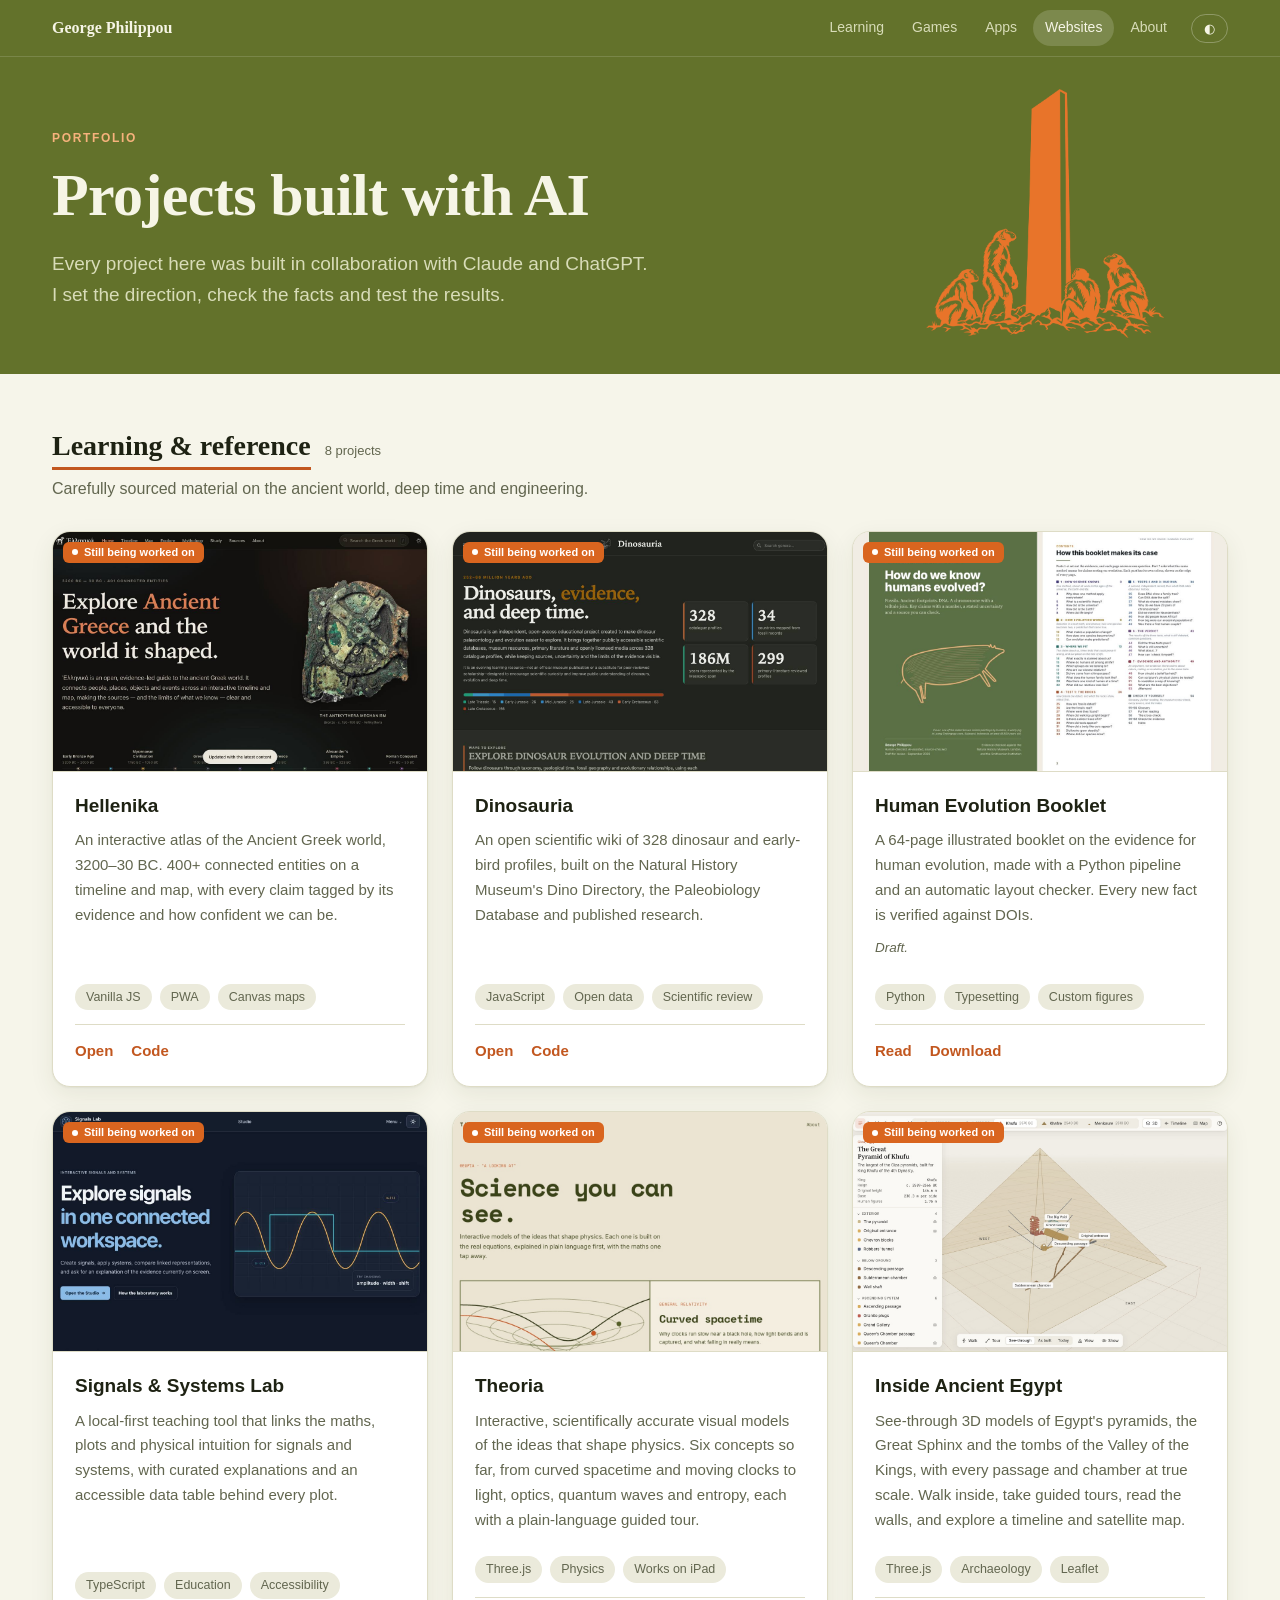
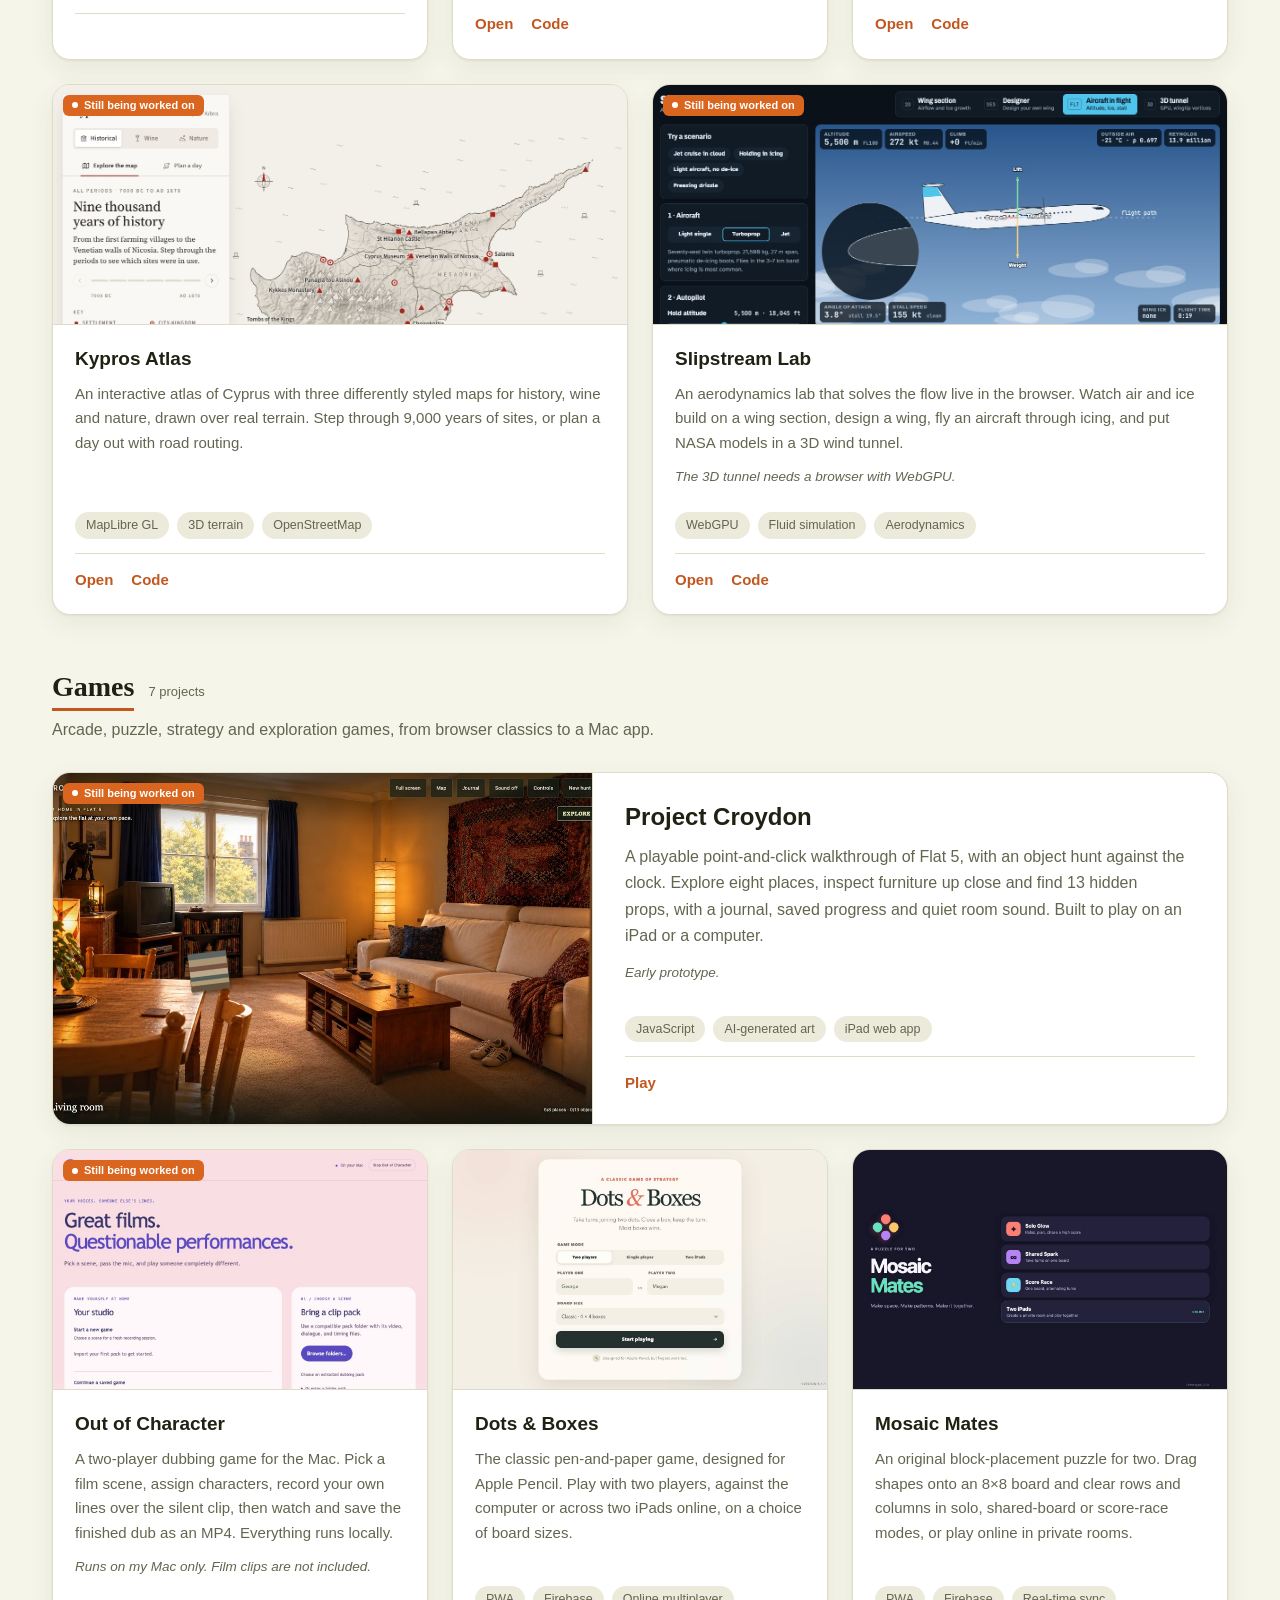
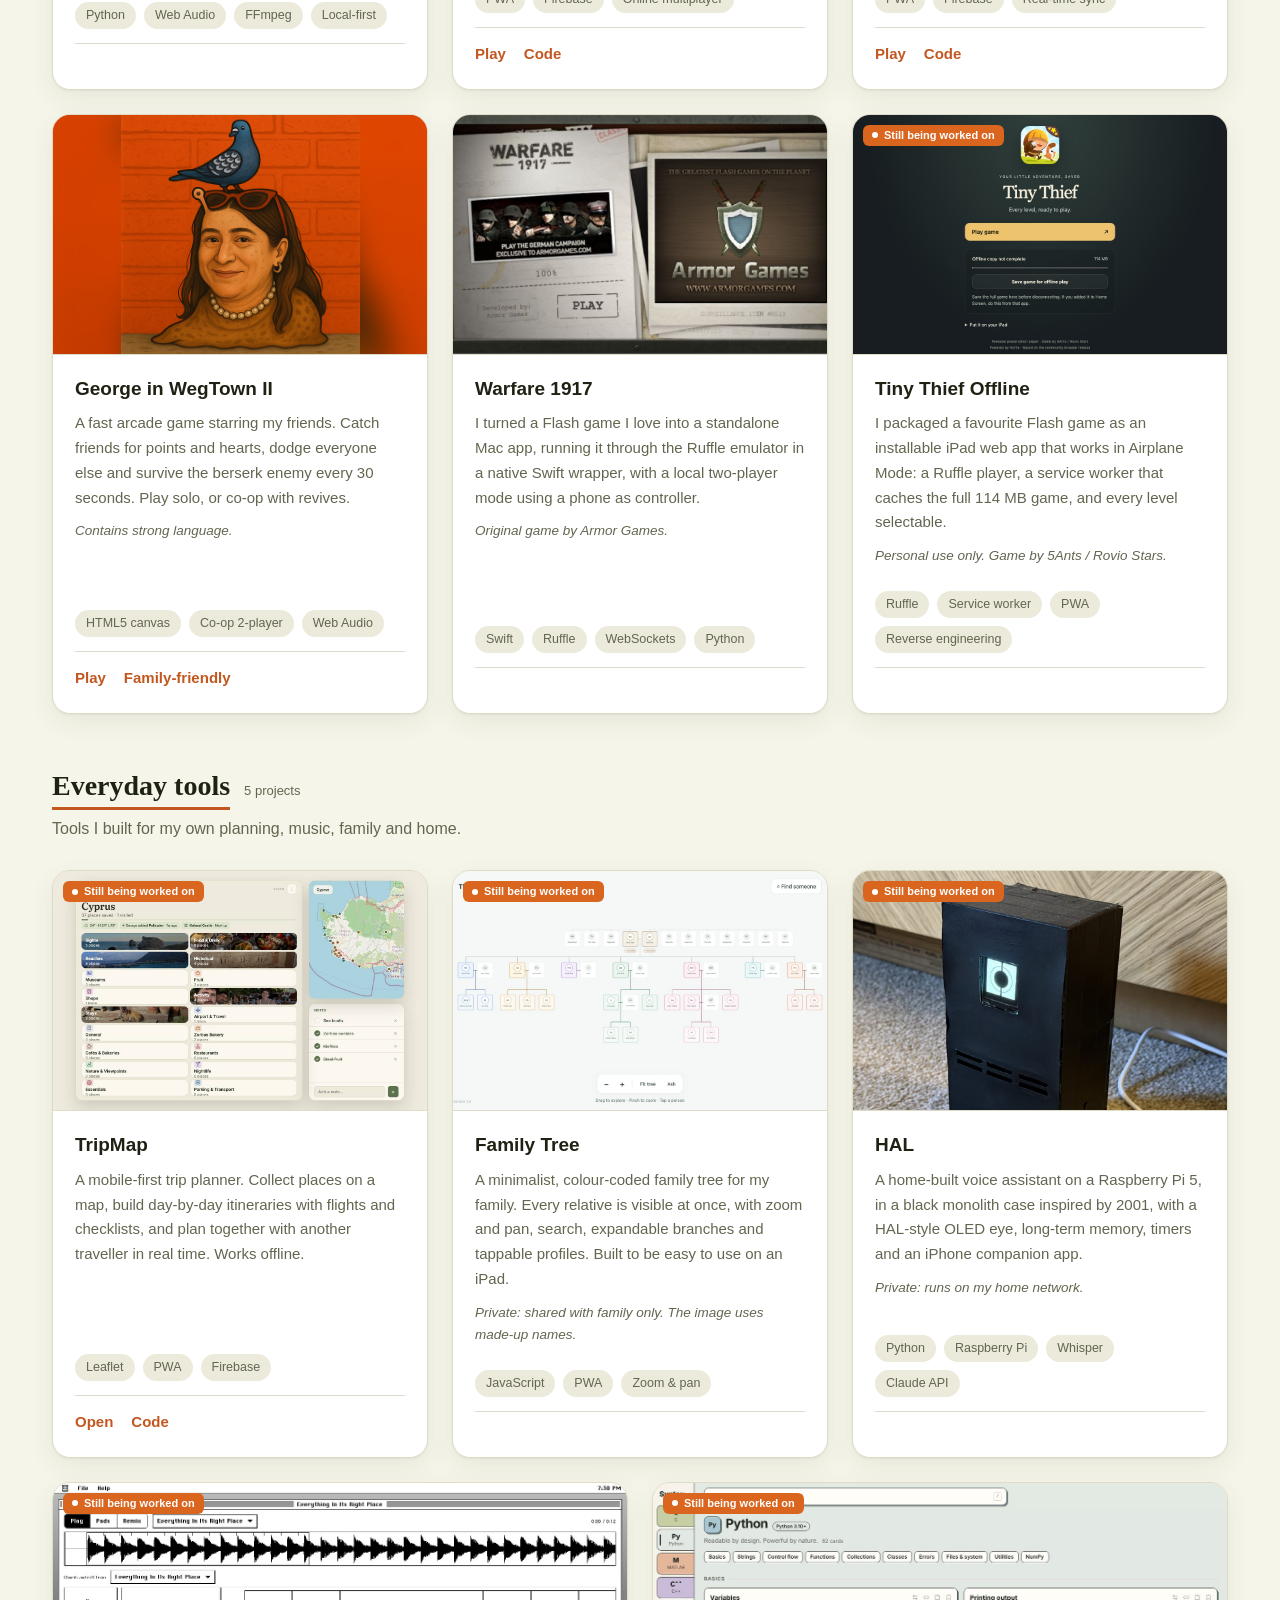
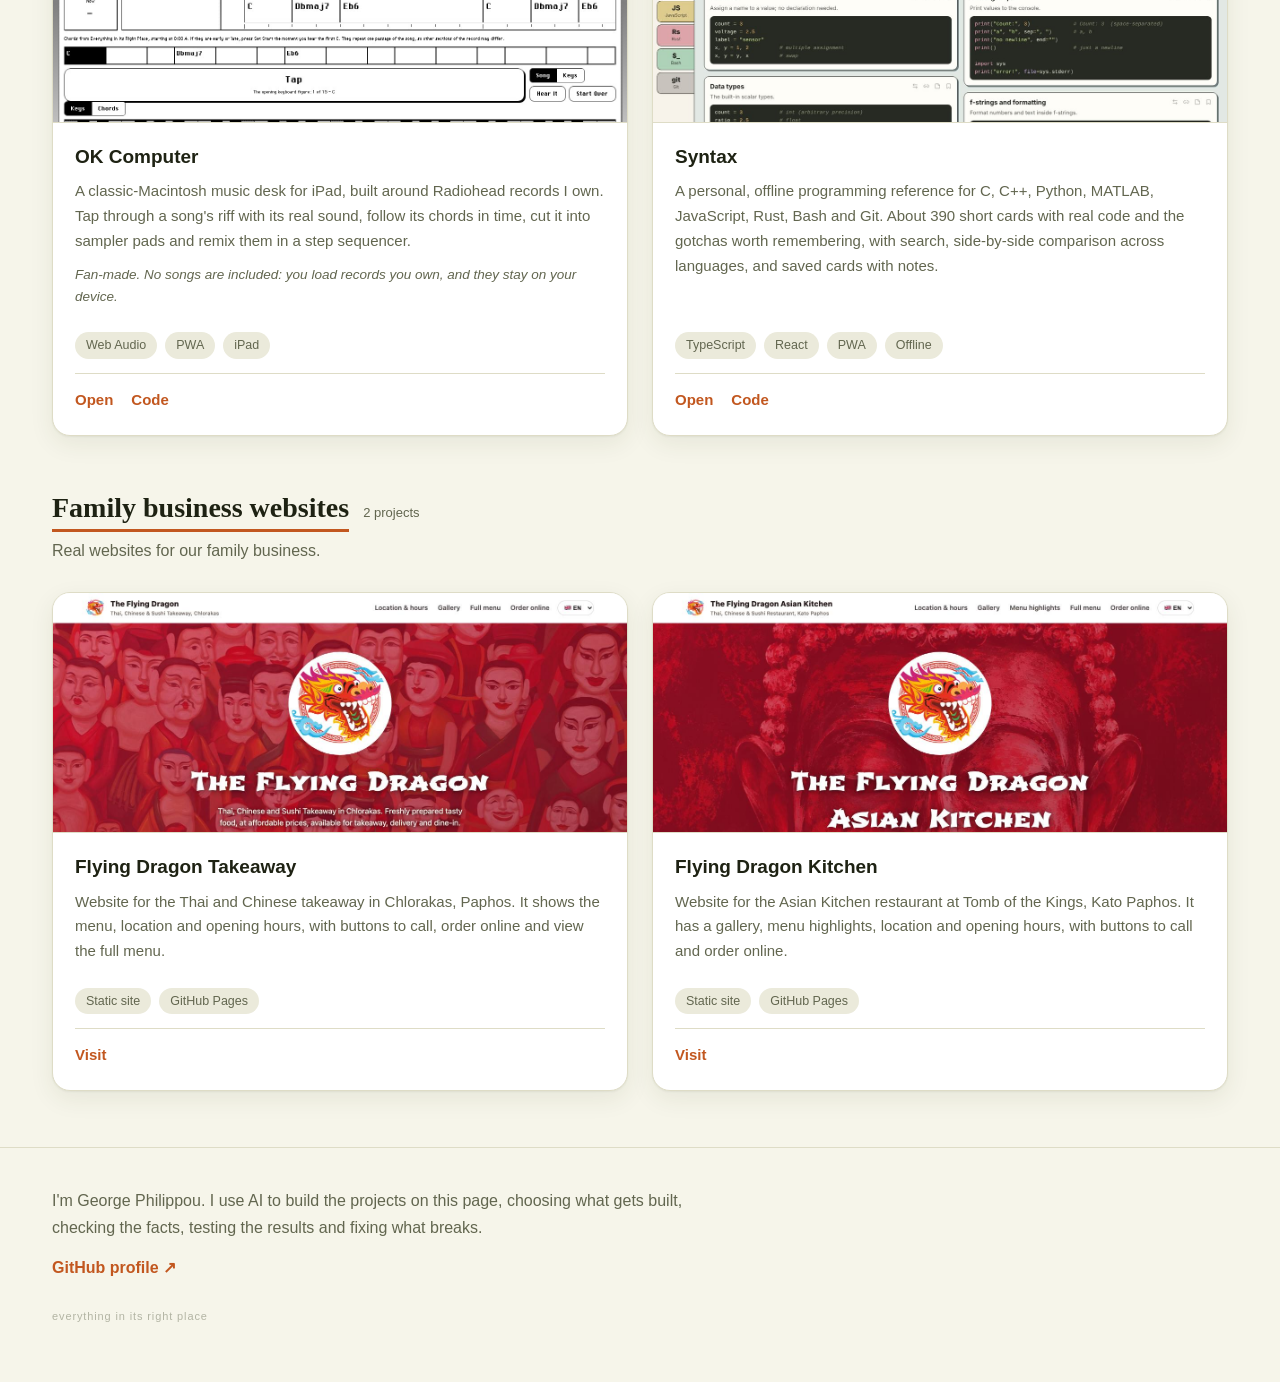
==== index.html @ bb7e854b "Add Kypros Atlas and Slipstream Lab Co-Authored-By: Claude Opus 5.5 <noreply@anthropic.com>" ====
<!doctype html>
<html lang="en">
<head>
<meta charset="utf-8">
<meta name="viewport" content="width=device-width,initial-scale=1,viewport-fit=cover">
<title>George Philippou — Projects Built with AI</title>
<link rel="icon" type="image/png" sizes="64x64" href="img/favicon-64.png">
<link rel="apple-touch-icon" href="apple-touch-icon.png">
<link rel="manifest" href="manifest.webmanifest">
<meta name="theme-color" content="#63722b">
<meta name="apple-mobile-web-app-capable" content="yes">
<meta name="mobile-web-app-capable" content="yes">
<meta name="apple-mobile-web-app-title" content="George">
<meta name="apple-mobile-web-app-status-bar-style" content="black-translucent">
<meta name="description" content="A portfolio of educational sites, games, tools and websites built with Claude and ChatGPT.">
<script>document.documentElement.classList.add("js");try{var t=localStorage.getItem("theme");if(t==="light"||t==="dark")document.documentElement.dataset.theme=t}catch(e){}</script>
<style>
:root{--bg:#f6f5ea;--card:#ffffff;--ink:#1e2213;--muted:#62664f;--line:#dedcc6;--accent:#c2571f;--hero:#63722b;--hero-ink:#f6f5e6;--hero-mut:#d8dcb8;--hero-accent:#f6b27c;--mono:#e8742a;--chip:#ebeadb;--shadow:0 1px 2px rgba(50,60,20,.06),0 8px 24px rgba(50,60,20,.08)}
@media (prefers-color-scheme:dark){:root:not([data-theme="light"]){--bg:#11140b;--card:#191d11;--ink:#eef0de;--muted:#a3a98a;--line:#2a3019;--accent:#f0935f;--hero:#2b3417;--hero-ink:#eef0de;--hero-mut:#b9c08f;--hero-accent:#f0935f;--mono:#f0935f;--chip:#232918;--shadow:0 1px 2px rgba(0,0,0,.35),0 8px 24px rgba(0,0,0,.3)}}
:root[data-theme="dark"]{--bg:#11140b;--card:#191d11;--ink:#eef0de;--muted:#a3a98a;--line:#2a3019;--accent:#f0935f;--hero:#2b3417;--hero-ink:#eef0de;--hero-mut:#b9c08f;--hero-accent:#f0935f;--mono:#f0935f;--chip:#232918;--shadow:0 1px 2px rgba(0,0,0,.35),0 8px 24px rgba(0,0,0,.3)}
*{box-sizing:border-box}
html{scroll-behavior:smooth;scroll-padding-top:72px;overflow-x:clip}
body{margin:0;background:var(--bg);color:var(--ink);font:16px/1.65 -apple-system,BlinkMacSystemFont,"Segoe UI",Inter,sans-serif}
a{color:inherit}
.wrap{max-width:1240px;margin:0 auto;padding:0 32px}
.bar{padding-top:env(safe-area-inset-top);position:sticky;top:0;z-index:5;background:var(--hero);color:var(--hero-ink);border-bottom:1px solid rgba(255,255,255,.14)}
.bar .wrap{display:flex;align-items:center;justify-content:space-between;gap:16px;height:56px}
.bar b{font:600 16px Georgia,serif}
.bar nav{display:flex;gap:4px;flex-wrap:wrap}
.bar nav a{text-decoration:none;font-size:14px;color:var(--hero-mut);padding:6px 12px;border-radius:999px}
.bar nav a:hover{background:#fff;color:var(--hero)}
.hero{background:var(--hero);color:var(--hero-ink);position:relative;overflow:hidden}
.herowrap{display:grid;grid-template-columns:minmax(0,1fr) auto;column-gap:clamp(16px,3vw,40px);align-items:end;padding-bottom:36px}
.herowrap header{padding:72px 0 28px;min-width:0;grid-column:1;grid-row:1}
.herowrap .mono{grid-column:2;grid-row:1}
.mono{justify-self:end;align-self:end;height:clamp(130px,20vw,250px);aspect-ratio:725/760;margin-right:clamp(24px,5vw,88px);background:var(--mono);-webkit-mask:url(img/monolith.png) center bottom/contain no-repeat;mask:url(img/monolith.png) center bottom/contain no-repeat;pointer-events:none}
.bar b{white-space:nowrap}
.bar nav{flex-wrap:nowrap}
@media (max-width:900px){.bar nav a{padding:6px 8px;font-size:13px}.bar .wrap{gap:8px}}
@media (max-width:760px){.bar nav{display:none}}
@media (max-width:640px){.herowrap{grid-template-columns:minmax(0,1fr);padding-bottom:0}.herowrap header{padding:48px 0 28px}.mono{display:none}}
header{padding:72px 0 64px}
header .eyebrow{margin:0 0 14px;font-size:12px;letter-spacing:.14em;text-transform:uppercase;color:var(--hero-accent);font-weight:600}
h1{font:600 clamp(36px,5.5vw,60px)/1.08 Georgia,"Source Serif 4",serif;margin:0 0 20px;letter-spacing:-.01em}
header p.lede{margin:0;max-width:600px;font-size:19px;color:var(--hero-mut)}
section{padding:56px 0 0}
.head{display:flex;align-items:baseline;gap:14px;margin:0 0 6px}
.head h2{font:600 28px Georgia,serif;margin:0;padding-bottom:8px;position:relative}
.head h2::after{content:"";position:absolute;left:0;right:0;bottom:0;height:3px;background:var(--accent);transform-origin:left}
.head .n{font-size:13px;color:var(--muted)}
section>p.sub{margin:0 0 28px;color:var(--muted);max-width:640px}
.grid{display:grid;grid-template-columns:repeat(6,1fr);gap:24px;align-items:stretch}
.grid>.card{grid-column:span 2}
.grid>.card.feature,.grid>.card.wide3{grid-column:span 3}
.grid>.card.feature{grid-column:1/-1}
.wip{position:absolute;top:10px;left:10px;z-index:1;font-size:11px;font-weight:600;line-height:1;padding:5px 9px;border-radius:6px;background:#d9651f;color:#fff}
.wip i{display:none}
.card{position:relative;background:var(--card);border:1px solid var(--line);border-radius:18px;overflow:hidden;display:flex;flex-direction:column;box-shadow:var(--shadow);transition:transform .18s,box-shadow .18s}
.card:hover{transform:translateY(-3px)}
.card .shot{height:240px;overflow:hidden;border-bottom:1px solid var(--line);background:var(--chip);flex:none}
.card .shot.icon{position:relative;background:#d54805}
.card .shot.icon::before{content:"";position:absolute;inset:-20px;background:var(--bg) center/cover;filter:blur(18px) saturate(1.1)}
.card .shot.icon img{position:relative;object-fit:contain;object-position:center}
.card img{width:100%;height:100%;object-fit:cover;object-position:top;display:block}
.body{padding:22px;display:flex;flex-direction:column;gap:10px;flex:1}
.body h3{margin:0;font-size:19px;line-height:1.3}
.body p{margin:0;color:var(--muted);font-size:15px;line-height:1.65}
.body p.note{font-size:13.5px;font-style:italic}
.body p.note:empty{display:none}
.foot{margin-top:auto;display:flex;flex-direction:column;gap:14px;padding-top:14px}
.tags{display:flex;flex-wrap:wrap;align-content:flex-start;gap:8px}
.tags span{font-size:12.5px;background:var(--chip);border-radius:999px;padding:3px 11px;color:var(--muted)}
.links{display:flex;flex-wrap:wrap;gap:8px 18px;font-weight:600;font-size:15px;min-height:24px;padding-top:14px;border-top:1px solid var(--line)}
.links a{color:var(--accent);text-decoration:none}
.links a:hover{text-decoration:underline}
footer{margin-top:56px;border-top:1px solid var(--line);padding:40px 0 56px;color:var(--muted)}
footer p{margin:0;max-width:640px}
footer a{color:var(--accent);font-weight:600;text-decoration:none}
@media (max-width:1100px){.grid{grid-template-columns:repeat(2,1fr)}.grid>.card,.grid>.card.wide3{grid-column:span 1}.grid>.card.wide2,.grid>.card.feature{grid-column:1/-1}}
@media (max-width:640px){.wrap{padding:0 20px}.grid{grid-template-columns:1fr}.grid>.card,.grid>.card.wide2,.grid>.card.feature{grid-column:auto}.card .shot{height:210px}.bar nav{display:none}header{padding:48px 0 24px}}
.card img{transition:transform .6s cubic-bezier(.2,.7,.2,1)}
.card:hover{box-shadow:0 2px 4px rgba(40,50,10,.08),0 18px 40px rgba(40,50,10,.16)}
.card:hover img{transform:scale(1.045)}
.card{transition:transform .25s ease,box-shadow .25s ease}
.wip{display:flex;align-items:center;gap:6px}
.wip i{display:block;width:6px;height:6px;border-radius:50%;background:#fff}
.bar nav a{transition:background .2s,color .2s}
.bar nav a.active{background:rgba(255,255,255,.16);color:var(--hero-ink)}
@media (prefers-reduced-motion:no-preference){
 @keyframes monoIn{from{opacity:0;transform:translateY(30px)}to{opacity:1;transform:none}}
 .mono{animation:monoIn 1.1s .25s cubic-bezier(.2,.7,.2,1) both}
 .wip i{animation:pulse 2.2s ease-in-out infinite}
 @keyframes pulse{0%,100%{opacity:.35;transform:scale(.8)}50%{opacity:1;transform:scale(1.15)}}
 @keyframes rise{from{opacity:0;transform:translateY(18px)}to{opacity:1;transform:none}}
 header .eyebrow{animation:rise .7s ease both}
 header h1{animation:rise .8s .1s ease both}
 header p.lede{animation:rise .8s .22s ease both}
 .js .reveal:not(.in){opacity:0;transform:translateY(26px)}
 .js .reveal{transition:opacity .7s ease var(--d,0s),transform .7s cubic-bezier(.2,.7,.2,1) var(--d,0s)}
 .js .head h2::after{transform:scaleX(0);transition:transform .9s cubic-bezier(.2,.7,.2,1) .15s}
 .js section.in .head h2::after{transform:scaleX(1)}
}
.bar .wrap{gap:12px}
.bar nav{margin-left:auto}
.tools{display:flex;gap:6px;flex:none}
.tbtn{font:inherit;font-size:13px;line-height:1;padding:7px 12px;border-radius:999px;border:1px solid rgba(255,255,255,.28);background:transparent;color:var(--hero-ink);cursor:pointer;transition:background .2s,color .2s}
.tbtn:hover{background:#fff;color:var(--hero)}
.egg{margin:26px 0 0!important;font-size:11px;letter-spacing:.08em;opacity:.45;cursor:pointer;width:max-content;transition:opacity .3s}
.egg:hover,.egg:focus-visible{opacity:1;outline:none}
dialog.pop{border:1px solid var(--line);border-radius:18px;padding:0;background:var(--card);color:var(--ink);overflow:hidden;box-shadow:0 30px 80px rgba(0,0,0,.45)}
dialog.pop::backdrop{background:rgba(10,12,6,.66);backdrop-filter:blur(3px)}
.pop .x{position:absolute;top:10px;right:12px;width:32px;height:32px;border-radius:50%;border:0;background:rgba(0,0,0,.45);color:#fff;font-size:18px;cursor:pointer;z-index:2}
#hal{width:min(520px,92vw);background:#050505;color:#e8e8e8;border-color:#2a0000;text-align:center}
.halbody{padding:44px 28px 34px;font-family:ui-monospace,Menlo,monospace}
.eye{width:92px;height:92px;border-radius:50%;margin:0 auto 26px;background:radial-gradient(circle at 50% 50%,#ffd7a0 0 6%,#ff3b1f 14%,#b00d00 38%,#3a0300 62%,#111 72%);box-shadow:0 0 34px #ff2a0f88,0 0 0 6px #181818,0 0 0 8px #333}
.halbody h3{margin:0 0 10px;font-size:19px;font-weight:500;line-height:1.5}
.halbody p{margin:0;font-size:12.5px;opacity:.55}
.toast{position:fixed;left:50%;bottom:28px;transform:translate(-50%,20px);background:var(--hero);color:var(--hero-ink);padding:10px 20px;border-radius:999px;font-size:14px;opacity:0;pointer-events:none;transition:opacity .4s,transform .4s;z-index:50}
.toast.show{opacity:1;transform:translate(-50%,0)}
@media (max-width:640px){
 .foot{padding-top:2px}
 .links{gap:2px 8px}
 .links a{padding:11px 10px 11px 0;min-height:44px;display:inline-flex;align-items:center}
 .tbtn{padding:10px 14px;font-size:14px}
 .head{flex-wrap:wrap;gap:0 12px}
 .head h2{font-size:25px}
 .bar .wrap{height:60px}
 section{padding:28px 0 10px}
 .grid{gap:20px}
 .card:hover{transform:none}
 footer a{display:inline-block;padding:12px 0}
 .egg{padding:10px 0}
}
.card.feature{flex-direction:row}
.card.feature>.shot{width:46%;flex:none;height:auto;aspect-ratio:auto;min-height:100%;border-bottom:0;border-right:1px solid var(--line)}
.card.feature .body{justify-content:center;padding:28px 32px;gap:12px}
.card.feature h3{font-size:24px}
.card.feature .body p.desc{font-size:16px;max-width:560px}
.card.feature .foot{margin-top:6px}
@media (max-width:760px){.card.feature{flex-direction:column}.card.feature>.shot{width:100%;height:auto;aspect-ratio:16/10;min-height:0;border-right:0;border-bottom:1px solid var(--line)}.card.feature .body{padding:22px;justify-content:flex-start}.card.feature .foot{margin-top:auto}}
</style>
</head>
<body>
<div class="bar"><div class="wrap"><b>George Philippou</b>
<nav><a href="#learn">Learning</a><a href="#games">Games</a><a href="#apps">Apps</a><a href="#business">Websites</a><a href="#about">About</a></nav><div class="tools"><button id="themeBtn" class="tbtn" aria-label="Switch light or dark mode" title="Light / dark">◐</button></div></div></div>
<div class="hero"><div class="wrap herowrap"><div class="mono" role="img" aria-label="The monolith from 2001: A Space Odyssey with apes"></div>
<header>
  <p class="eyebrow">Portfolio</p>
  <h1>Projects built with AI</h1>
  <p class="lede">Every project here was built in collaboration with Claude and ChatGPT. I set the direction, check the facts and test the results.</p>
</header>
</div></div>
<div class="wrap"><div id="root"></div>
</div>
<footer id="about"><div class="wrap"><p>I'm George Philippou. I use AI to build the projects on this page, choosing what gets built, checking the facts, testing the results and fixing what breaks.</p><p style="margin-top:14px"><a href="https://github.com/GeorgePhilippou">GitHub profile ↗</a></p><p id="egg" class="egg" tabindex="0" role="button" aria-label="Everything in its right place">everything in its right place</p></div></footer>
<dialog id="hal" class="pop"><button class="x" aria-label="Close" data-close>×</button><div class="halbody"><div class="eye"></div><h3>I'm sorry, Dave. I'm afraid I can't do that.</h3><p>(You found the HAL easter egg.)</p></div></dialog>
<div class="toast" id="toast" role="status"></div>
<script>
const ITEMS=[{"cat": "learn", "catName": "Learning & reference", "title": "Hellenika", "img": "img/hellenika.jpg", "alt": "Hellenika home page", "desc": "An interactive atlas of the Ancient Greek world, 3200–30 BC. 400+ connected entities on a timeline and map, with every claim tagged by its evidence and how confident we can be.", "tags": ["Vanilla JS", "PWA", "Canvas maps"], "note": "", "links": [["https://georgephilippou.github.io/Hellenika/", "Open"], ["https://github.com/GeorgePhilippou/Hellenika", "Code"]], "short": "Hellenika", "wip": true}, {"cat": "learn", "catName": "Learning & reference", "title": "Dinosauria", "img": "img/dinosauria.jpg", "alt": "Dinosauria home page", "desc": "An open scientific wiki of 328 dinosaur and early-bird profiles, built on the Natural History Museum's Dino Directory, the Paleobiology Database and published research.", "tags": ["JavaScript", "Open data", "Scientific review"], "note": "", "links": [["https://georgephilippou.github.io/Dinosauria/", "Open"], ["https://github.com/GeorgePhilippou/Dinosauria", "Code"]], "short": "Dinosauria", "wip": true}, {"cat": "learn", "catName": "Learning & reference", "title": "Human Evolution Booklet", "img": "img/booklet.jpg", "alt": "Cover and first page of the Human Evolution Booklet", "desc": "A 64-page illustrated booklet on the evidence for human evolution, made with a Python pipeline and an automatic layout checker. Every new fact is verified against DOIs.", "tags": ["Python", "Typesetting", "Custom figures"], "note": "Draft.", "links": [["https://georgephilippou.github.io/booklet-pdf/Human-Evolution-Booklet.pdf", "Read"], ["https://georgephilippou.github.io/booklet-pdf/Human-Evolution-Booklet.pdf#dl", "Download"]], "short": "Human Evolution Booklet", "id": "booklet", "wip": true}, {"cat": "learn", "catName": "Learning & reference", "title": "Signals & Systems Lab", "img": "img/signals.jpg", "alt": "Signals Lab home page", "desc": "A local-first teaching tool that links the maths, plots and physical intuition for signals and systems, with curated explanations and an accessible data table behind every plot.", "tags": ["TypeScript", "Education", "Accessibility"], "note": "", "links": [], "short": "Signals Lab", "wip": true}, {"cat": "learn", "catName": "Learning & reference", "title": "Theoria", "img": "img/theoria.jpg", "alt": "Theoria home page: Science you can see", "desc": "Interactive, scientifically accurate visual models of the ideas that shape physics. Six concepts so far, from curved spacetime and moving clocks to light, optics, quantum waves and entropy, each with a plain-language guided tour.", "tags": ["Three.js", "Physics", "Works on iPad"], "note": "", "links": [["https://georgephilippou.github.io/theoria/", "Open"], ["https://github.com/GeorgePhilippou/theoria", "Code"]], "short": "Theoria", "wip": true}, {"cat": "learn", "catName": "Learning & reference", "title": "Inside Ancient Egypt", "img": "img/pyramids.jpg", "alt": "Inside Ancient Egypt: a see-through Great Pyramid showing its passages and chambers", "desc": "See-through 3D models of Egypt's pyramids, the Great Sphinx and the tombs of the Valley of the Kings, with every passage and chamber at true scale. Walk inside, take guided tours, read the walls, and explore a timeline and satellite map.", "tags": ["Three.js", "Archaeology", "Leaflet"], "note": "", "links": [["https://georgephilippou.github.io/inside-the-pyramids/", "Open"], ["https://github.com/GeorgePhilippou/inside-the-pyramids", "Code"]], "short": "Inside Ancient Egypt", "wip": true}, {"cat": "learn", "catName": "Learning & reference", "title": "Kypros Atlas", "img": "img/kypros.jpg", "alt": "Kypros Atlas showing a historical map of Cyprus", "desc": "An interactive atlas of Cyprus with three differently styled maps for history, wine and nature, drawn over real terrain. Step through 9,000 years of sites, or plan a day out with road routing.", "tags": ["MapLibre GL", "3D terrain", "OpenStreetMap"], "note": "", "links": [["https://georgephilippou.github.io/kypros-atlas/", "Open"], ["https://github.com/GeorgePhilippou/kypros-atlas", "Code"]], "short": "Kypros Atlas", "wip": true}, {"cat": "learn", "catName": "Learning & reference", "title": "Slipstream Lab", "img": "img/slipstream.jpg", "alt": "Slipstream Lab flight view with a turboprop, forces and performance charts", "desc": "An aerodynamics lab that solves the flow live in the browser. Watch air and ice build on a wing section, design a wing, fly an aircraft through icing, and put NASA models in a 3D wind tunnel.", "tags": ["WebGPU", "Fluid simulation", "Aerodynamics"], "note": "The 3D tunnel needs a browser with WebGPU.", "links": [["https://georgephilippou.github.io/slipstream-lab/", "Open"], ["https://github.com/GeorgePhilippou/slipstream-lab", "Code"]], "short": "Slipstream Lab", "wip": true}, {"cat": "apps", "catName": "Everyday tools", "title": "TripMap", "img": "img/tripmap.jpg", "alt": "TripMap", "desc": "A mobile-first trip planner. Collect places on a map, build day-by-day itineraries with flights and checklists, and plan together with another traveller in real time. Works offline.", "tags": ["Leaflet", "PWA", "Firebase"], "note": "", "links": [["https://georgephilippou.github.io/TripMap/", "Open"], ["https://github.com/GeorgePhilippou/TripMap", "Code"]], "short": "TripMap", "wip": true}, {"cat": "apps", "catName": "Everyday tools", "title": "Family Tree", "img": "img/familytree.jpg", "alt": "Family Tree app with a colour-coded tree of made-up names", "desc": "A minimalist, colour-coded family tree for my family. Every relative is visible at once, with zoom and pan, search, expandable branches and tappable profiles. Built to be easy to use on an iPad.", "tags": ["JavaScript", "PWA", "Zoom & pan"], "note": "Private: shared with family only. The image uses made-up names.", "links": [], "short": "Family Tree", "wip": true}, {"cat": "apps", "catName": "Everyday tools", "title": "HAL", "img": "img/hal.jpg", "alt": "HAL: a black monolith-style box with a glowing OLED eye and speaker vents", "desc": "A home-built voice assistant on a Raspberry Pi 5, in a black monolith case inspired by 2001, with a HAL-style OLED eye, long-term memory, timers and an iPhone companion app.", "tags": ["Python", "Raspberry Pi", "Whisper", "Claude API"], "note": "Private: runs on my home network.", "links": [], "short": "HAL", "wip": true}, {"cat": "apps", "catName": "Everyday tools", "title": "OK Computer", "img": "img/okcomputer.jpg", "alt": "OK Computer: a one-bit classic Mac window with a song's waveform, scrolling chords, a riff Tap pad and a keyboard", "desc": "A classic-Macintosh music desk for iPad, built around Radiohead records I own. Tap through a song's riff with its real sound, follow its chords in time, cut it into sampler pads and remix them in a step sequencer.", "tags": ["Web Audio", "PWA", "iPad"], "note": "Fan-made. No songs are included: you load records you own, and they stay on your device.", "links": [["https://georgephilippou.github.io/undertow-studio/", "Open"], ["https://github.com/GeorgePhilippou/undertow-studio", "Code"]], "short": "OK Computer", "wip": true}, {"cat": "apps", "catName": "Everyday tools", "title": "Syntax", "img": "img/syntax.jpg", "alt": "Syntax showing Python reference cards", "desc": "A personal, offline programming reference for C, C++, Python, MATLAB, JavaScript, Rust, Bash and Git. About 390 short cards with real code and the gotchas worth remembering, with search, side-by-side comparison across languages, and saved cards with notes.", "tags": ["TypeScript", "React", "PWA", "Offline"], "note": "", "links": [["https://georgephilippou.github.io/syntax/", "Open"], ["https://github.com/GeorgePhilippou/syntax", "Code"]], "short": "Syntax", "wip": true}, {"cat": "games", "catName": "Games", "title": "Project Croydon", "img": "img/croydon.jpg", "alt": "Project Croydon: the living room of Flat 5 in the game", "feature": true, "desc": "A playable point-and-click walkthrough of Flat 5, with an object hunt against the clock. Explore eight places, inspect furniture up close and find 13 hidden props, with a journal, saved progress and quiet room sound. Built to play on an iPad or a computer.", "tags": ["JavaScript", "AI-generated art", "iPad web app"], "note": "Early prototype.", "links": [["https://georgephilippou.github.io/project-croydon-play/", "Play"]], "short": "Project Croydon", "wip": true}, {"cat": "games", "catName": "Games", "title": "Out of Character", "img": "img/outofcharacter.jpg", "alt": "Out of Character home screen: Great films. Questionable performances.", "desc": "A two-player dubbing game for the Mac. Pick a film scene, assign characters, record your own lines over the silent clip, then watch and save the finished dub as an MP4. Everything runs locally.", "tags": ["Python", "Web Audio", "FFmpeg", "Local-first"], "note": "Runs on my Mac only. Film clips are not included.", "links": [], "short": "Out of Character", "wip": true}, {"cat": "games", "catName": "Games", "title": "Dots & Boxes", "img": "img/dots.jpg", "alt": "Dots and Boxes start screen", "desc": "The classic pen-and-paper game, designed for Apple Pencil. Play with two players, against the computer or across two iPads online, on a choice of board sizes.", "tags": ["PWA", "Firebase", "Online multiplayer"], "note": "", "links": [["https://georgephilippou.github.io/dots-and-boxes/", "Play"], ["https://github.com/GeorgePhilippou/dots-and-boxes", "Code"]], "short": "Dots & Boxes", "wip": false}, {"cat": "games", "catName": "Games", "title": "Mosaic Mates", "img": "img/mosaic.jpg", "alt": "Mosaic Mates menu", "desc": "An original block-placement puzzle for two. Drag shapes onto an 8×8 board and clear rows and columns in solo, shared-board or score-race modes, or play online in private rooms.", "tags": ["PWA", "Firebase", "Real-time sync"], "note": "", "links": [["https://georgephilippou.github.io/mosaic-mates/", "Play"], ["https://github.com/GeorgePhilippou/mosaic-mates", "Code"]], "short": "Mosaic Mates", "wip": false}, {"cat": "games", "catName": "Games", "title": "George in WegTown II", "img": "img/wegtown-icon.jpg", "alt": "George in WegTown II app icon: an illustrated friend with a pigeon on her head", "desc": "A fast arcade game starring my friends. Catch friends for points and hearts, dodge everyone else and survive the berserk enemy every 30 seconds. Play solo, or co-op with revives.", "tags": ["HTML5 canvas", "Co-op 2-player", "Web Audio"], "note": "Contains strong language.", "links": [["games/wegtown-original/", "Play"], ["games/wegtown/", "Family-friendly"]], "short": "George in WegTown II", "wip": false, "icon": true}, {"cat": "games", "catName": "Games", "title": "Warfare 1917", "img": "img/warfare.jpg", "alt": "Warfare 1917 title screen running in the standalone app", "desc": "I turned a Flash game I love into a standalone Mac app, running it through the Ruffle emulator in a native Swift wrapper, with a local two-player mode using a phone as controller.", "tags": ["Swift", "Ruffle", "WebSockets", "Python"], "note": "Original game by Armor Games.", "links": [], "short": "Warfare 1917", "wip": false}, {"cat": "games", "catName": "Games", "title": "Tiny Thief Offline", "img": "img/tinythief.jpg", "alt": "Tiny Thief Offline landing page with a Play game button and offline download", "desc": "I packaged a favourite Flash game as an installable iPad web app that works in Airplane Mode: a Ruffle player, a service worker that caches the full 114 MB game, and every level selectable.", "tags": ["Ruffle", "Service worker", "PWA", "Reverse engineering"], "note": "Personal use only. Game by 5Ants / Rovio Stars.", "links": [], "short": "Tiny Thief Offline", "wip": true}, {"cat": "business", "catName": "Family business websites", "title": "Flying Dragon Takeaway", "img": "img/fd-emba.jpg", "alt": "The Flying Dragon Thai and Chinese Takeaway", "desc": "Website for the Thai and Chinese takeaway in Chlorakas, Paphos. It shows the menu, location and opening hours, with buttons to call, order online and view the full menu.", "tags": ["Static site", "GitHub Pages"], "note": "", "links": [["https://theflyingdragonpaphos.github.io/FlyingDragonEmba/", "Visit"]], "short": "Flying Dragon · Takeaway", "wip": false}, {"cat": "business", "catName": "Family business websites", "title": "Flying Dragon Kitchen", "img": "img/fd-tomb.jpg", "alt": "The Flying Dragon Asian Kitchen", "desc": "Website for the Asian Kitchen restaurant at Tomb of the Kings, Kato Paphos. It has a gallery, menu highlights, location and opening hours, with buttons to call and order online.", "tags": ["Static site", "GitHub Pages"], "note": "", "links": [["https://theflyingdragonpaphos.github.io/flyingdragontombofkings/", "Visit"]], "short": "Flying Dragon · Asian Kitchen", "wip": false}];
const SECTIONS=[
 ["learn","Learning & reference","Carefully sourced material on the ancient world, deep time and engineering."],
 ["games","Games","Arcade, puzzle, strategy and exploration games, from browser classics to a Mac app."],
 ["apps","Everyday tools","Tools I built for my own planning, music, family and home."],
 ["business","Family business websites","Real websites for our family business."]];
const V="?v=6";
const esc=s=>s.replace(/[&<>"]/g,c=>({"&":"&amp;","<":"&lt;",">":"&gt;",'"':"&quot;"}[c]));
const card=(p,extra="")=>{const links=p.links.map(([u,n])=>{const dl=u.endsWith("#dl");const href=dl?u.slice(0,-3):u;return `<a href="${esc(href)}" ${dl?"download":'target="_blank" rel="noopener"'}>${esc(n)}</a>`}).join("");
return `<article class="card${p.feature?" feature":""}${extra}">${p.wip?`<span class="wip"><i></i>Still being worked on</span>`:""}<div class="shot${p.icon?" icon":""}"${p.icon?` style="--bg:url(${p.img}${V})"`:""}><img src="${p.img}${V}" alt="${esc(p.alt)}" loading="lazy"></div><div class="body"><h3>${esc(p.title)}</h3><p class="desc">${esc(p.desc)}</p><p class="note">${esc(p.note)}${p.id?` <span data-updated="${p.id}"></span>`:""}</p><div class="foot"><div class="tags">${p.tags.map(t=>`<span>${esc(t)}</span>`).join("")}</div><div class="links">${links}</div></div></div></article>`};
const wideClass=(list,i)=>{const n=list.filter(p=>!p.feature).length,k=list.slice(0,i).filter(p=>!p.feature).length;if(list[i].feature)return"";let c="";if(n%3===2&&k>=n-2)c+=" wide3";if(n%2===1&&k===n-1)c+=" wide2";return c};
const sec=([id,name,sub])=>{const list=ITEMS.filter(p=>p.cat===id);return `<section id="${id}"><div class="head"><h2>${name}</h2><span class="n">${list.length} ${list.length===1?"project":"projects"}</span></div><p class="sub">${sub}</p><div class="grid">${list.map((p,i)=>card(p,wideClass(list,i))).join("")}</div></section>`};
const byId=Object.fromEntries(SECTIONS.map(s=>[s[0],s]));
document.getElementById("root").innerHTML=sec(byId.learn)+sec(byId.games)+
 sec(byId.apps)+sec(byId.business);
fetch("https://georgephilippou.github.io/booklet-pdf/latest.json").then(r=>r.ok?r.json():null).then(j=>{
 const el=document.querySelector('[data-updated="booklet"]');
 if(j&&el){const d=new Date(j.updated).toLocaleDateString("en-GB",{day:"numeric",month:"short",year:"numeric"});el.textContent="Updated "+d+"."}}).catch(()=>{});

(function(){
 const $=id=>document.getElementById(id);
 const store={get(k){try{return localStorage.getItem(k)}catch(e){return null}},set(k,v){try{localStorage.setItem(k,v)}catch(e){}}};
 const toast=t=>{const el=$("toast");el.textContent=t;el.classList.add("show");clearTimeout(toast.t);toast.t=setTimeout(()=>el.classList.remove("show"),2600)};
 // theme toggle
 $("themeBtn").onclick=()=>{const cur=document.documentElement.dataset.theme||(matchMedia("(prefers-color-scheme:dark)").matches?"dark":"light");const next=cur==="dark"?"light":"dark";document.documentElement.dataset.theme=next;store.set("theme",next)};
 // dialogs
 document.querySelectorAll("dialog [data-close]").forEach(b=>b.onclick=()=>b.closest("dialog").close());
 document.querySelectorAll("dialog.pop").forEach(d=>d.addEventListener("click",e=>{if(e.target===d)d.close()}));
 // HAL easter egg: click HAL's eye (photo) or enter the Konami code
 const openHal=()=>$("hal").showModal();
 document.querySelectorAll(".card").forEach(c=>{if(c.querySelector("h3").textContent==="HAL"){const im=c.querySelector("img");im.style.cursor="pointer";im.title="";im.addEventListener("click",openHal)}});
 const seq=["ArrowUp","ArrowUp","ArrowDown","ArrowDown","ArrowLeft","ArrowRight","ArrowLeft","ArrowRight","b","a"];let ki=0,typed="";
 // Radiohead easter egg: footer line or typing the name scrambles the cards, then puts everything back in its right place
 // original synthesised sound for the Radiohead egg: a tense, glitchy cluster while the cards scatter, then a warm chord as they settle
 const buildRP=(ctx,dest,t0)=>{
  const master=ctx.createGain();master.gain.value=.5;master.connect(dest);
  const lp=ctx.createBiquadFilter();lp.type="lowpass";lp.Q.value=4;lp.frequency.setValueAtTime(300,t0);lp.frequency.exponentialRampToValueAtTime(2600,t0+2.2);lp.frequency.exponentialRampToValueAtTime(900,t0+6);lp.connect(master);
  const voice=(f,type,start,dur,peak,attack,detune=0)=>{const o=ctx.createOscillator(),g=ctx.createGain();o.type=type;o.frequency.value=f;o.detune.value=detune;o.connect(g);g.connect(lp);
   g.gain.setValueAtTime(.0001,t0+start);g.gain.exponentialRampToValueAtTime(peak,t0+start+attack);g.gain.exponentialRampToValueAtTime(.0001,t0+start+dur);o.start(t0+start);o.stop(t0+start+dur+.05)};
  // tense cluster, slightly detuned
  [[185,0],[196,9],[233.1,-7],[277.2,5]].forEach(([f,d])=>voice(f,"triangle",0,2.6,.16,1.6,d));
  // glitch blips
  for(let i=0;i<16;i++){const st=.15+i*.135+Math.random()*.06,f=400+Math.random()*1800;voice(f,"square",st,.05,.05,.004)}
  // warm resolving chord (Cmaj9-ish)
  [[130.8,0],[196,3],[246.9,-3],[329.6,2],[587.3,0]].forEach(([f,d],i)=>voice(f,"sine",2.3,3.7,.17-i*.015,.7,d));
 };
 window.__buildRP=buildRP;
 let sfx=null;const rpSound=()=>{try{sfx=sfx||new(window.AudioContext||window.webkitAudioContext)();if(sfx.state==="suspended")sfx.resume();buildRP(sfx,sfx.destination,sfx.currentTime+.02)}catch(e){}};
 const rightPlace=()=>{rpSound();const cs=[...document.querySelectorAll(".card")];cs.forEach(c=>{const x=(Math.random()-.5)*260,y=(Math.random()-.5)*220,r=(Math.random()-.5)*34;
   c.animate([{transform:"none"},{transform:`translate(${x}px,${y}px) rotate(${r}deg)`,offset:.3},{transform:`translate(${x}px,${y}px) rotate(${r}deg)`,offset:.6},{transform:"none"}],{duration:3200,easing:"cubic-bezier(.6,0,.2,1)"})});
   toast("Everything in its right place.")};
 $("egg").onclick=rightPlace;$("egg").onkeydown=e=>{if(e.key==="Enter"||e.key===" ")rightPlace()};
 addEventListener("keydown",e=>{if(/input|textarea/i.test(e.target.tagName))return;
  ki=(e.key===seq[ki]||e.key.toLowerCase()===seq[ki])?ki+1:(e.key===seq[0]?1:0);if(ki===seq.length){ki=0;openHal()}
  if(e.key.length===1){typed=(typed+e.key.toLowerCase()).slice(-9);if(typed==="radiohead"){typed="";rightPlace()}}});
})();
(function(){
 const reduce=matchMedia("(prefers-reduced-motion:reduce)").matches;
 const secs=[...document.querySelectorAll("section")];
 if(reduce||!("IntersectionObserver" in window)){secs.forEach(s=>s.classList.add("in"));}
 else{
  document.querySelectorAll(".card").forEach(c=>c.classList.add("reveal"));
  document.querySelectorAll(".head,section>p.sub").forEach(c=>c.classList.add("reveal"));
  const io=new IntersectionObserver(es=>es.forEach(e=>{if(!e.isIntersecting)return;const sec=e.target;io.unobserve(sec);sec.classList.add("in");
   const items=[...sec.querySelectorAll(".reveal")];
   items.forEach((el,i)=>{const d=(el.classList.contains("card")?0.12+(i%4)*0.09:0);el.style.setProperty("--d",d+"s");requestAnimationFrame(()=>el.classList.add("in"));
    setTimeout(()=>{el.classList.remove("reveal");el.style.removeProperty("--d")},(d*1000)+900)});
  }),{threshold:0.08,rootMargin:"0px 0px -6% 0px"});
  secs.forEach(s=>io.observe(s));
 }
 const links=[...document.querySelectorAll(".bar nav a")];
 const map=new Map(links.map(a=>[a.getAttribute("href").slice(1),a]));
 const nav=new IntersectionObserver(es=>es.forEach(e=>{if(e.isIntersecting){links.forEach(l=>l.classList.remove("active"));const a=map.get(e.target.id);if(a)a.classList.add("active")}}),{rootMargin:"-35% 0px -60% 0px"});
 [...secs,document.getElementById("about")].forEach(s=>s&&nav.observe(s));
})();
</script>
</body>
</html>
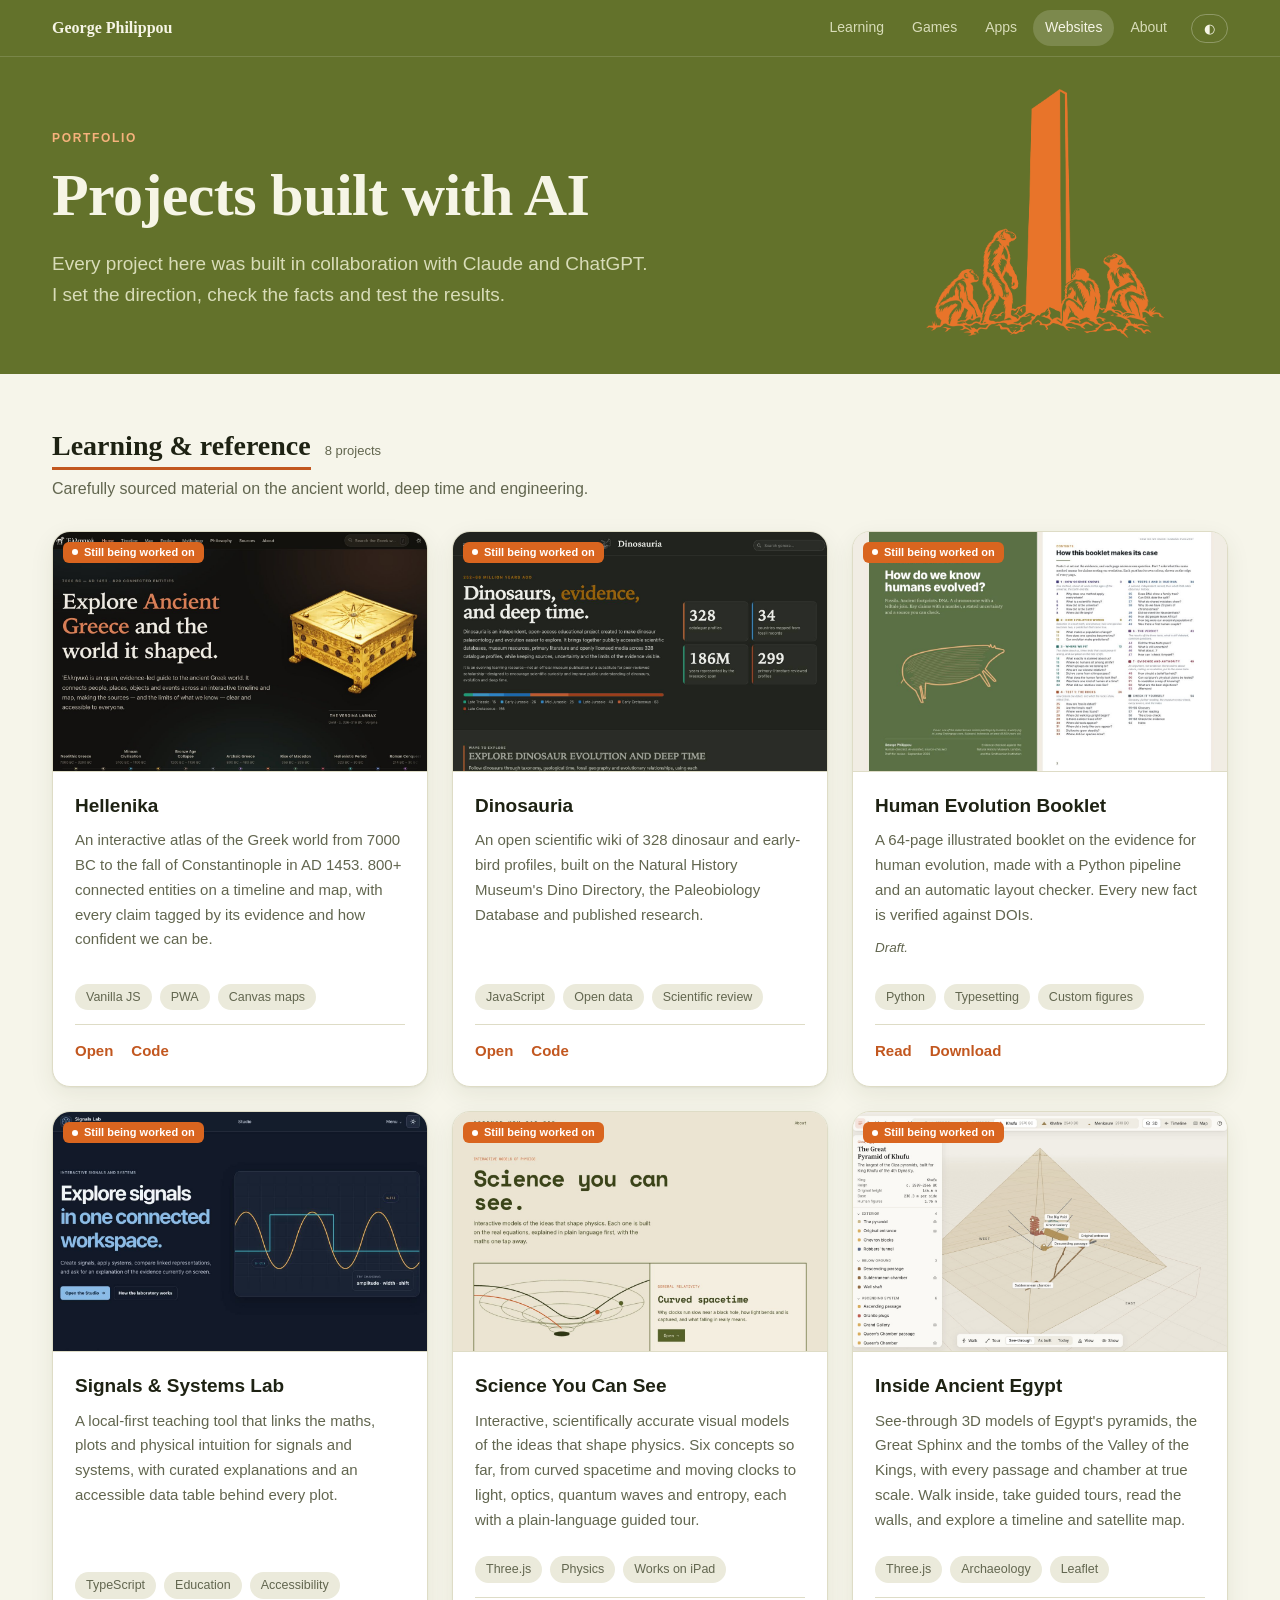
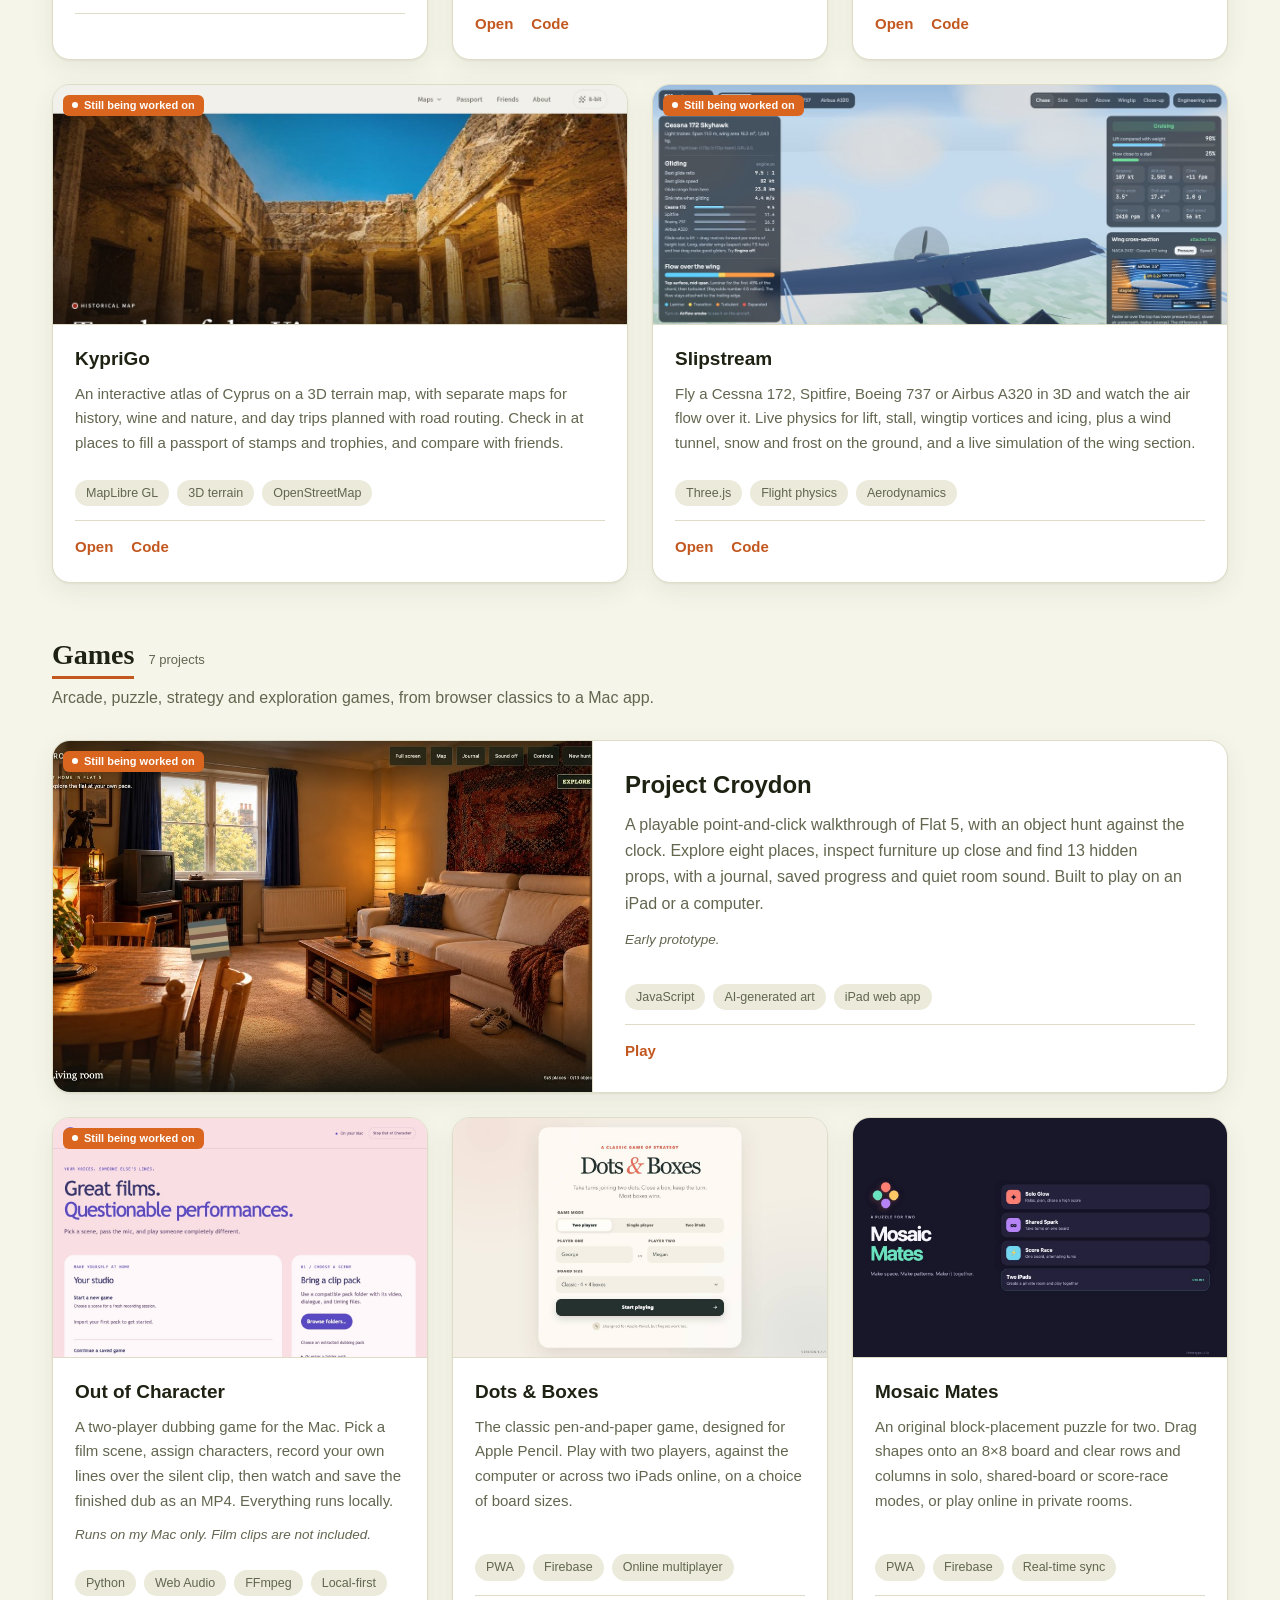
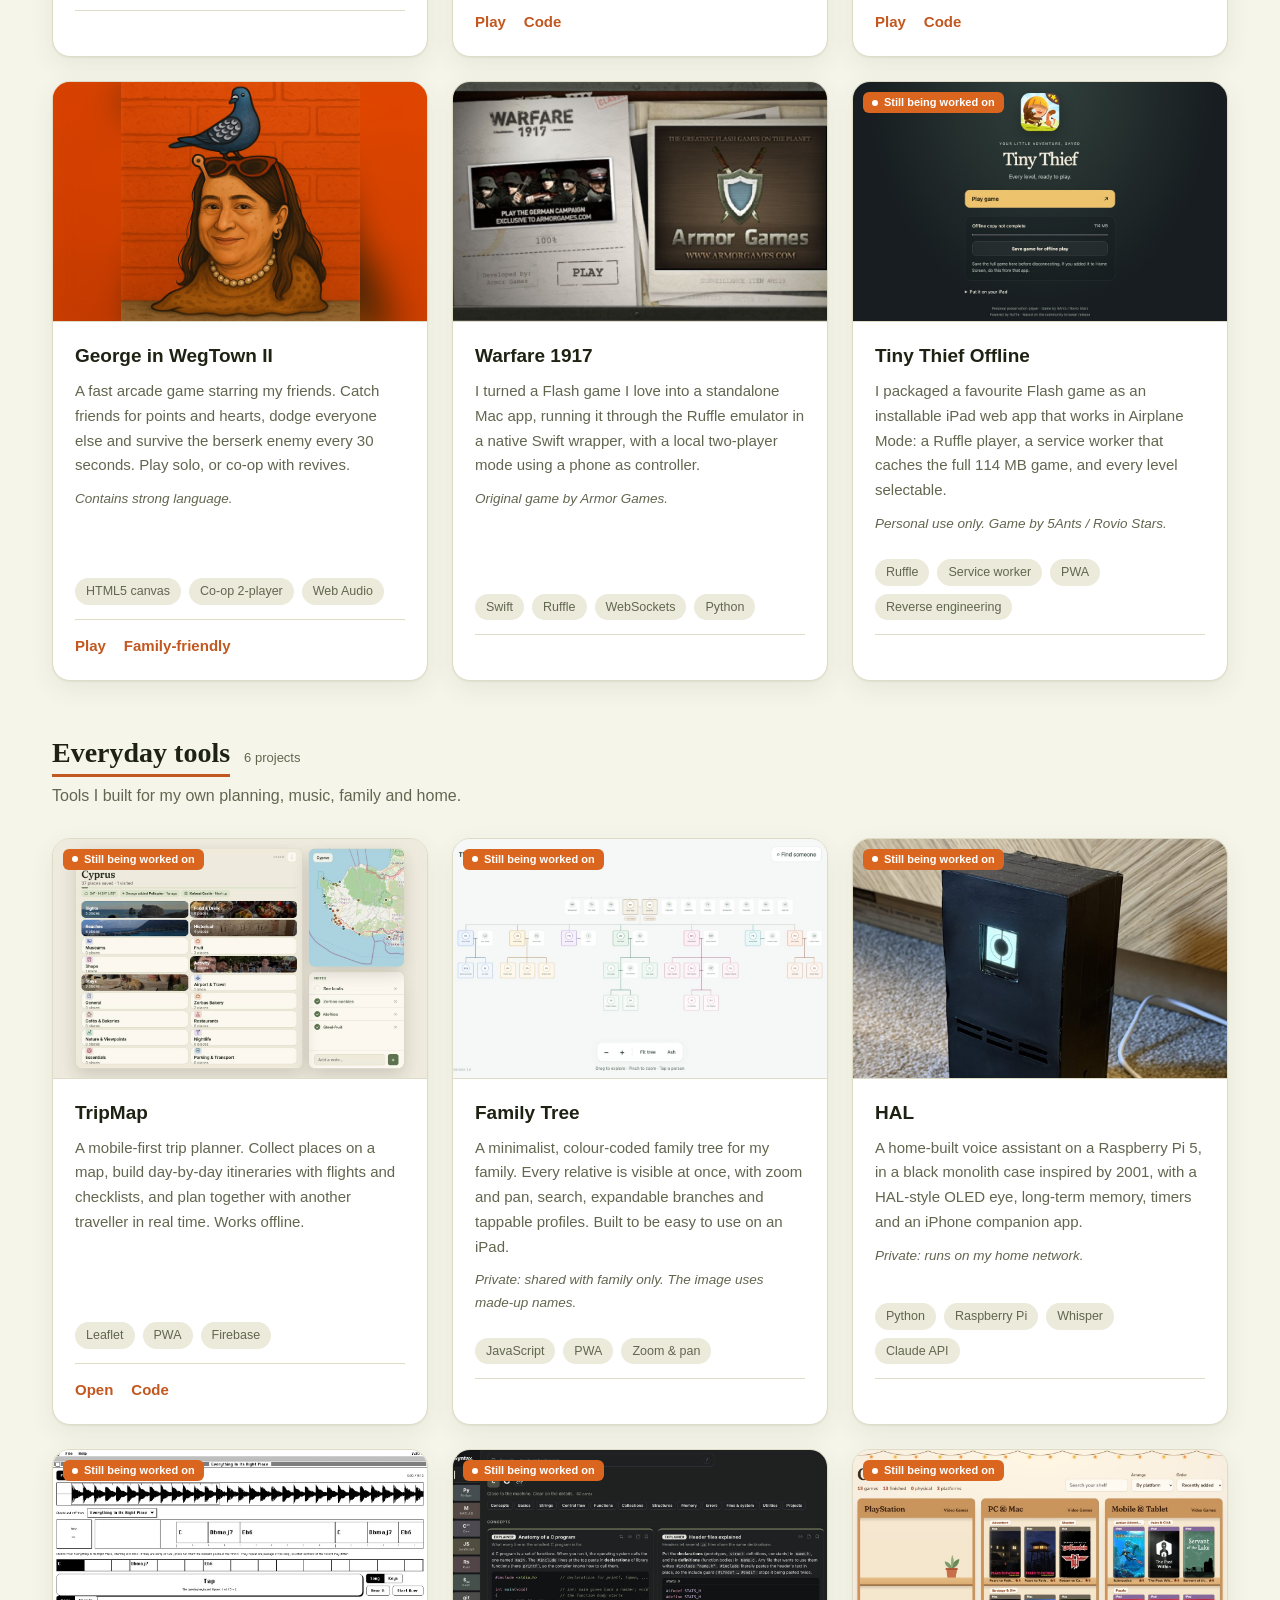
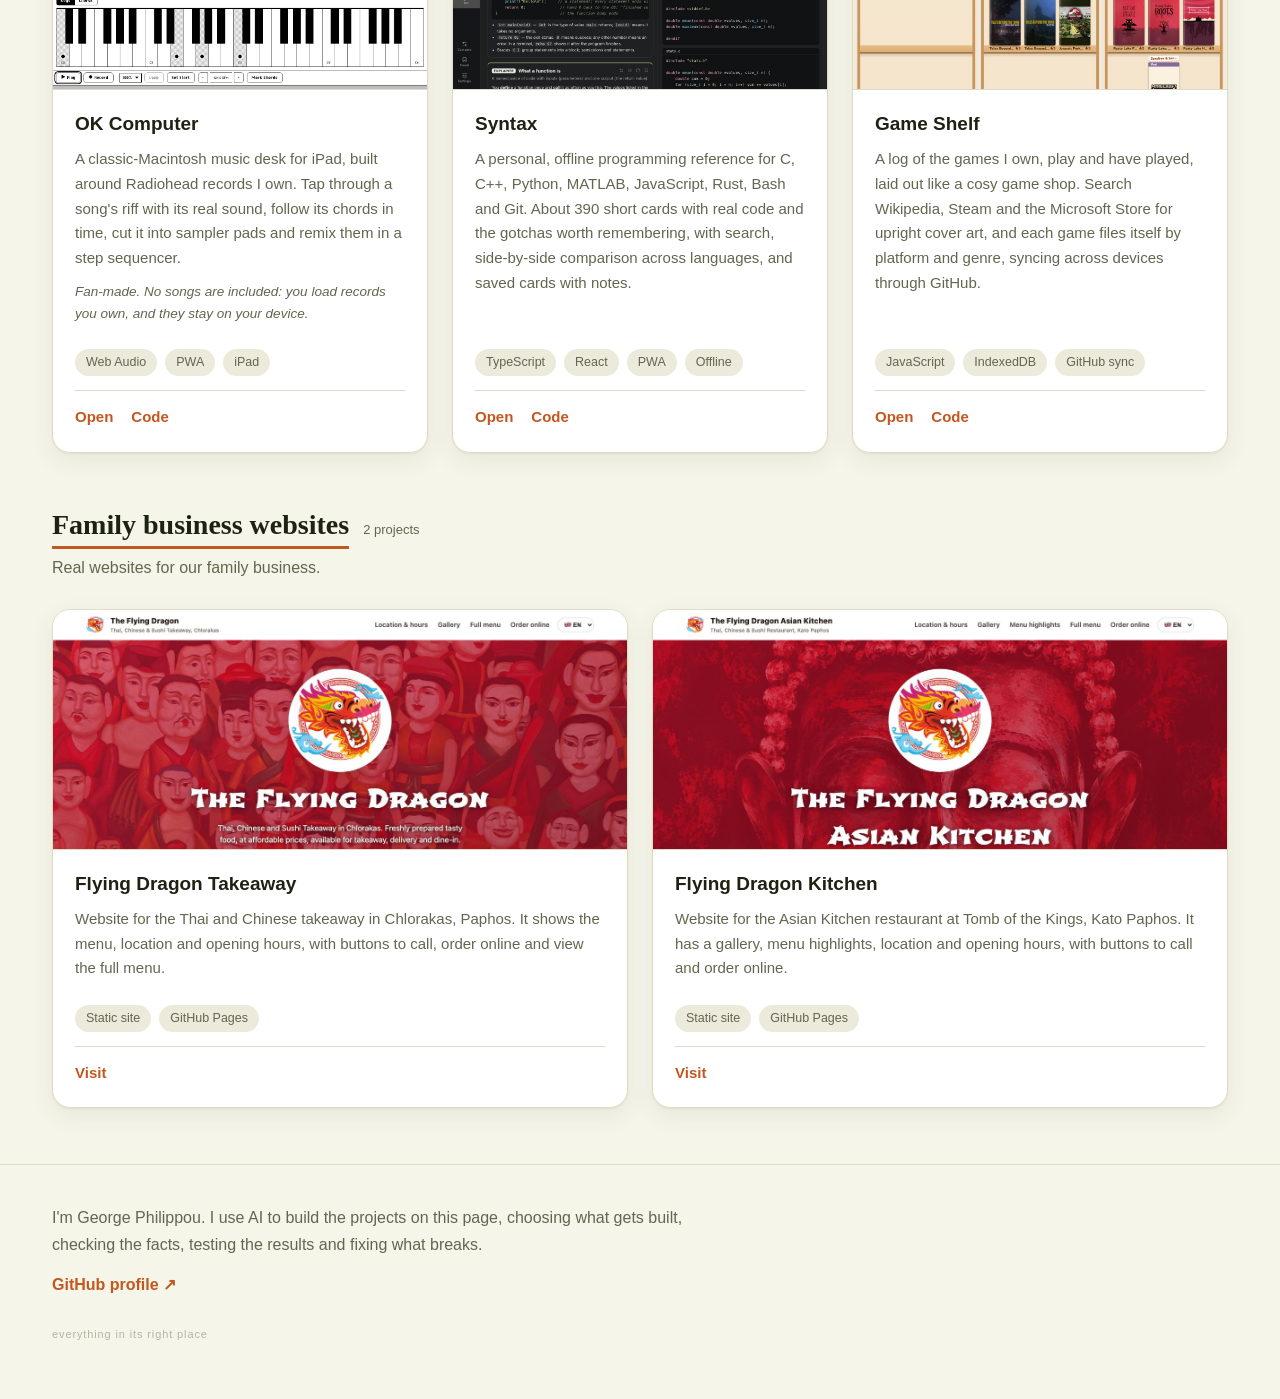
==== commit 01f4da8f: "Add Game Shelf and refresh dated screenshots New pictures for Slipstream, KypriGo, Hellenika, Scienc" ====
--- a/index.html
+++ b/index.html
@@ -156,13 +156,13 @@
 <dialog id="hal" class="pop"><button class="x" aria-label="Close" data-close>×</button><div class="halbody"><div class="eye"></div><h3>I'm sorry, Dave. I'm afraid I can't do that.</h3><p>(You found the HAL easter egg.)</p></div></dialog>
 <div class="toast" id="toast" role="status"></div>
 <script>
-const ITEMS=[{"cat": "learn", "catName": "Learning & reference", "title": "Hellenika", "img": "img/hellenika.jpg", "alt": "Hellenika home page", "desc": "An interactive atlas of the Ancient Greek world, 3200–30 BC. 400+ connected entities on a timeline and map, with every claim tagged by its evidence and how confident we can be.", "tags": ["Vanilla JS", "PWA", "Canvas maps"], "note": "", "links": [["https://georgephilippou.github.io/Hellenika/", "Open"], ["https://github.com/GeorgePhilippou/Hellenika", "Code"]], "short": "Hellenika", "wip": true}, {"cat": "learn", "catName": "Learning & reference", "title": "Dinosauria", "img": "img/dinosauria.jpg", "alt": "Dinosauria home page", "desc": "An open scientific wiki of 328 dinosaur and early-bird profiles, built on the Natural History Museum's Dino Directory, the Paleobiology Database and published research.", "tags": ["JavaScript", "Open data", "Scientific review"], "note": "", "links": [["https://georgephilippou.github.io/Dinosauria/", "Open"], ["https://github.com/GeorgePhilippou/Dinosauria", "Code"]], "short": "Dinosauria", "wip": true}, {"cat": "learn", "catName": "Learning & reference", "title": "Human Evolution Booklet", "img": "img/booklet.jpg", "alt": "Cover and first page of the Human Evolution Booklet", "desc": "A 64-page illustrated booklet on the evidence for human evolution, made with a Python pipeline and an automatic layout checker. Every new fact is verified against DOIs.", "tags": ["Python", "Typesetting", "Custom figures"], "note": "Draft.", "links": [["https://georgephilippou.github.io/booklet-pdf/Human-Evolution-Booklet.pdf", "Read"], ["https://georgephilippou.github.io/booklet-pdf/Human-Evolution-Booklet.pdf#dl", "Download"]], "short": "Human Evolution Booklet", "id": "booklet", "wip": true}, {"cat": "learn", "catName": "Learning & reference", "title": "Signals & Systems Lab", "img": "img/signals.jpg", "alt": "Signals Lab home page", "desc": "A local-first teaching tool that links the maths, plots and physical intuition for signals and systems, with curated explanations and an accessible data table behind every plot.", "tags": ["TypeScript", "Education", "Accessibility"], "note": "", "links": [], "short": "Signals Lab", "wip": true}, {"cat": "learn", "catName": "Learning & reference", "title": "Theoria", "img": "img/theoria.jpg", "alt": "Theoria home page: Science you can see", "desc": "Interactive, scientifically accurate visual models of the ideas that shape physics. Six concepts so far, from curved spacetime and moving clocks to light, optics, quantum waves and entropy, each with a plain-language guided tour.", "tags": ["Three.js", "Physics", "Works on iPad"], "note": "", "links": [["https://georgephilippou.github.io/theoria/", "Open"], ["https://github.com/GeorgePhilippou/theoria", "Code"]], "short": "Theoria", "wip": true}, {"cat": "learn", "catName": "Learning & reference", "title": "Inside Ancient Egypt", "img": "img/pyramids.jpg", "alt": "Inside Ancient Egypt: a see-through Great Pyramid showing its passages and chambers", "desc": "See-through 3D models of Egypt's pyramids, the Great Sphinx and the tombs of the Valley of the Kings, with every passage and chamber at true scale. Walk inside, take guided tours, read the walls, and explore a timeline and satellite map.", "tags": ["Three.js", "Archaeology", "Leaflet"], "note": "", "links": [["https://georgephilippou.github.io/inside-the-pyramids/", "Open"], ["https://github.com/GeorgePhilippou/inside-the-pyramids", "Code"]], "short": "Inside Ancient Egypt", "wip": true}, {"cat": "learn", "catName": "Learning & reference", "title": "Kypros Atlas", "img": "img/kypros.jpg", "alt": "Kypros Atlas showing a historical map of Cyprus", "desc": "An interactive atlas of Cyprus with three differently styled maps for history, wine and nature, drawn over real terrain. Step through 9,000 years of sites, or plan a day out with road routing.", "tags": ["MapLibre GL", "3D terrain", "OpenStreetMap"], "note": "", "links": [["https://georgephilippou.github.io/kypros-atlas/", "Open"], ["https://github.com/GeorgePhilippou/kypros-atlas", "Code"]], "short": "Kypros Atlas", "wip": true}, {"cat": "learn", "catName": "Learning & reference", "title": "Slipstream Lab", "img": "img/slipstream.jpg", "alt": "Slipstream Lab flight view with a turboprop, forces and performance charts", "desc": "An aerodynamics lab that solves the flow live in the browser. Watch air and ice build on a wing section, design a wing, fly an aircraft through icing, and put NASA models in a 3D wind tunnel.", "tags": ["WebGPU", "Fluid simulation", "Aerodynamics"], "note": "The 3D tunnel needs a browser with WebGPU.", "links": [["https://georgephilippou.github.io/slipstream-lab/", "Open"], ["https://github.com/GeorgePhilippou/slipstream-lab", "Code"]], "short": "Slipstream Lab", "wip": true}, {"cat": "apps", "catName": "Everyday tools", "title": "TripMap", "img": "img/tripmap.jpg", "alt": "TripMap", "desc": "A mobile-first trip planner. Collect places on a map, build day-by-day itineraries with flights and checklists, and plan together with another traveller in real time. Works offline.", "tags": ["Leaflet", "PWA", "Firebase"], "note": "", "links": [["https://georgephilippou.github.io/TripMap/", "Open"], ["https://github.com/GeorgePhilippou/TripMap", "Code"]], "short": "TripMap", "wip": true}, {"cat": "apps", "catName": "Everyday tools", "title": "Family Tree", "img": "img/familytree.jpg", "alt": "Family Tree app with a colour-coded tree of made-up names", "desc": "A minimalist, colour-coded family tree for my family. Every relative is visible at once, with zoom and pan, search, expandable branches and tappable profiles. Built to be easy to use on an iPad.", "tags": ["JavaScript", "PWA", "Zoom & pan"], "note": "Private: shared with family only. The image uses made-up names.", "links": [], "short": "Family Tree", "wip": true}, {"cat": "apps", "catName": "Everyday tools", "title": "HAL", "img": "img/hal.jpg", "alt": "HAL: a black monolith-style box with a glowing OLED eye and speaker vents", "desc": "A home-built voice assistant on a Raspberry Pi 5, in a black monolith case inspired by 2001, with a HAL-style OLED eye, long-term memory, timers and an iPhone companion app.", "tags": ["Python", "Raspberry Pi", "Whisper", "Claude API"], "note": "Private: runs on my home network.", "links": [], "short": "HAL", "wip": true}, {"cat": "apps", "catName": "Everyday tools", "title": "OK Computer", "img": "img/okcomputer.jpg", "alt": "OK Computer: a one-bit classic Mac window with a song's waveform, scrolling chords, a riff Tap pad and a keyboard", "desc": "A classic-Macintosh music desk for iPad, built around Radiohead records I own. Tap through a song's riff with its real sound, follow its chords in time, cut it into sampler pads and remix them in a step sequencer.", "tags": ["Web Audio", "PWA", "iPad"], "note": "Fan-made. No songs are included: you load records you own, and they stay on your device.", "links": [["https://georgephilippou.github.io/undertow-studio/", "Open"], ["https://github.com/GeorgePhilippou/undertow-studio", "Code"]], "short": "OK Computer", "wip": true}, {"cat": "apps", "catName": "Everyday tools", "title": "Syntax", "img": "img/syntax.jpg", "alt": "Syntax showing Python reference cards", "desc": "A personal, offline programming reference for C, C++, Python, MATLAB, JavaScript, Rust, Bash and Git. About 390 short cards with real code and the gotchas worth remembering, with search, side-by-side comparison across languages, and saved cards with notes.", "tags": ["TypeScript", "React", "PWA", "Offline"], "note": "", "links": [["https://georgephilippou.github.io/syntax/", "Open"], ["https://github.com/GeorgePhilippou/syntax", "Code"]], "short": "Syntax", "wip": true}, {"cat": "games", "catName": "Games", "title": "Project Croydon", "img": "img/croydon.jpg", "alt": "Project Croydon: the living room of Flat 5 in the game", "feature": true, "desc": "A playable point-and-click walkthrough of Flat 5, with an object hunt against the clock. Explore eight places, inspect furniture up close and find 13 hidden props, with a journal, saved progress and quiet room sound. Built to play on an iPad or a computer.", "tags": ["JavaScript", "AI-generated art", "iPad web app"], "note": "Early prototype.", "links": [["https://georgephilippou.github.io/project-croydon-play/", "Play"]], "short": "Project Croydon", "wip": true}, {"cat": "games", "catName": "Games", "title": "Out of Character", "img": "img/outofcharacter.jpg", "alt": "Out of Character home screen: Great films. Questionable performances.", "desc": "A two-player dubbing game for the Mac. Pick a film scene, assign characters, record your own lines over the silent clip, then watch and save the finished dub as an MP4. Everything runs locally.", "tags": ["Python", "Web Audio", "FFmpeg", "Local-first"], "note": "Runs on my Mac only. Film clips are not included.", "links": [], "short": "Out of Character", "wip": true}, {"cat": "games", "catName": "Games", "title": "Dots & Boxes", "img": "img/dots.jpg", "alt": "Dots and Boxes start screen", "desc": "The classic pen-and-paper game, designed for Apple Pencil. Play with two players, against the computer or across two iPads online, on a choice of board sizes.", "tags": ["PWA", "Firebase", "Online multiplayer"], "note": "", "links": [["https://georgephilippou.github.io/dots-and-boxes/", "Play"], ["https://github.com/GeorgePhilippou/dots-and-boxes", "Code"]], "short": "Dots & Boxes", "wip": false}, {"cat": "games", "catName": "Games", "title": "Mosaic Mates", "img": "img/mosaic.jpg", "alt": "Mosaic Mates menu", "desc": "An original block-placement puzzle for two. Drag shapes onto an 8×8 board and clear rows and columns in solo, shared-board or score-race modes, or play online in private rooms.", "tags": ["PWA", "Firebase", "Real-time sync"], "note": "", "links": [["https://georgephilippou.github.io/mosaic-mates/", "Play"], ["https://github.com/GeorgePhilippou/mosaic-mates", "Code"]], "short": "Mosaic Mates", "wip": false}, {"cat": "games", "catName": "Games", "title": "George in WegTown II", "img": "img/wegtown-icon.jpg", "alt": "George in WegTown II app icon: an illustrated friend with a pigeon on her head", "desc": "A fast arcade game starring my friends. Catch friends for points and hearts, dodge everyone else and survive the berserk enemy every 30 seconds. Play solo, or co-op with revives.", "tags": ["HTML5 canvas", "Co-op 2-player", "Web Audio"], "note": "Contains strong language.", "links": [["games/wegtown-original/", "Play"], ["games/wegtown/", "Family-friendly"]], "short": "George in WegTown II", "wip": false, "icon": true}, {"cat": "games", "catName": "Games", "title": "Warfare 1917", "img": "img/warfare.jpg", "alt": "Warfare 1917 title screen running in the standalone app", "desc": "I turned a Flash game I love into a standalone Mac app, running it through the Ruffle emulator in a native Swift wrapper, with a local two-player mode using a phone as controller.", "tags": ["Swift", "Ruffle", "WebSockets", "Python"], "note": "Original game by Armor Games.", "links": [], "short": "Warfare 1917", "wip": false}, {"cat": "games", "catName": "Games", "title": "Tiny Thief Offline", "img": "img/tinythief.jpg", "alt": "Tiny Thief Offline landing page with a Play game button and offline download", "desc": "I packaged a favourite Flash game as an installable iPad web app that works in Airplane Mode: a Ruffle player, a service worker that caches the full 114 MB game, and every level selectable.", "tags": ["Ruffle", "Service worker", "PWA", "Reverse engineering"], "note": "Personal use only. Game by 5Ants / Rovio Stars.", "links": [], "short": "Tiny Thief Offline", "wip": true}, {"cat": "business", "catName": "Family business websites", "title": "Flying Dragon Takeaway", "img": "img/fd-emba.jpg", "alt": "The Flying Dragon Thai and Chinese Takeaway", "desc": "Website for the Thai and Chinese takeaway in Chlorakas, Paphos. It shows the menu, location and opening hours, with buttons to call, order online and view the full menu.", "tags": ["Static site", "GitHub Pages"], "note": "", "links": [["https://theflyingdragonpaphos.github.io/FlyingDragonEmba/", "Visit"]], "short": "Flying Dragon · Takeaway", "wip": false}, {"cat": "business", "catName": "Family business websites", "title": "Flying Dragon Kitchen", "img": "img/fd-tomb.jpg", "alt": "The Flying Dragon Asian Kitchen", "desc": "Website for the Asian Kitchen restaurant at Tomb of the Kings, Kato Paphos. It has a gallery, menu highlights, location and opening hours, with buttons to call and order online.", "tags": ["Static site", "GitHub Pages"], "note": "", "links": [["https://theflyingdragonpaphos.github.io/flyingdragontombofkings/", "Visit"]], "short": "Flying Dragon · Asian Kitchen", "wip": false}];
+const ITEMS=[{"cat": "learn", "catName": "Learning & reference", "title": "Hellenika", "img": "img/hellenika.jpg", "alt": "Hellenika home page", "desc": "An interactive atlas of the Greek world from 7000 BC to the fall of Constantinople in AD 1453. 800+ connected entities on a timeline and map, with every claim tagged by its evidence and how confident we can be.", "tags": ["Vanilla JS", "PWA", "Canvas maps"], "note": "", "links": [["https://georgephilippou.github.io/Hellenika/", "Open"], ["https://github.com/GeorgePhilippou/Hellenika", "Code"]], "short": "Hellenika", "wip": true}, {"cat": "learn", "catName": "Learning & reference", "title": "Dinosauria", "img": "img/dinosauria.jpg", "alt": "Dinosauria home page", "desc": "An open scientific wiki of 328 dinosaur and early-bird profiles, built on the Natural History Museum's Dino Directory, the Paleobiology Database and published research.", "tags": ["JavaScript", "Open data", "Scientific review"], "note": "", "links": [["https://georgephilippou.github.io/Dinosauria/", "Open"], ["https://github.com/GeorgePhilippou/Dinosauria", "Code"]], "short": "Dinosauria", "wip": true}, {"cat": "learn", "catName": "Learning & reference", "title": "Human Evolution Booklet", "img": "img/booklet.jpg", "alt": "Cover and first page of the Human Evolution Booklet", "desc": "A 64-page illustrated booklet on the evidence for human evolution, made with a Python pipeline and an automatic layout checker. Every new fact is verified against DOIs.", "tags": ["Python", "Typesetting", "Custom figures"], "note": "Draft.", "links": [["https://georgephilippou.github.io/booklet-pdf/Human-Evolution-Booklet.pdf", "Read"], ["https://georgephilippou.github.io/booklet-pdf/Human-Evolution-Booklet.pdf#dl", "Download"]], "short": "Human Evolution Booklet", "id": "booklet", "wip": true}, {"cat": "learn", "catName": "Learning & reference", "title": "Signals & Systems Lab", "img": "img/signals.jpg", "alt": "Signals Lab home page", "desc": "A local-first teaching tool that links the maths, plots and physical intuition for signals and systems, with curated explanations and an accessible data table behind every plot.", "tags": ["TypeScript", "Education", "Accessibility"], "note": "", "links": [], "short": "Signals Lab", "wip": true}, {"cat": "learn", "catName": "Learning & reference", "title": "Science You Can See", "img": "img/theoria.jpg", "alt": "Science You Can See home page", "desc": "Interactive, scientifically accurate visual models of the ideas that shape physics. Six concepts so far, from curved spacetime and moving clocks to light, optics, quantum waves and entropy, each with a plain-language guided tour.", "tags": ["Three.js", "Physics", "Works on iPad"], "note": "", "links": [["https://georgephilippou.github.io/theoria/", "Open"], ["https://github.com/GeorgePhilippou/theoria", "Code"]], "short": "Science You Can See", "wip": true}, {"cat": "learn", "catName": "Learning & reference", "title": "Inside Ancient Egypt", "img": "img/pyramids.jpg", "alt": "Inside Ancient Egypt: a see-through Great Pyramid showing its passages and chambers", "desc": "See-through 3D models of Egypt's pyramids, the Great Sphinx and the tombs of the Valley of the Kings, with every passage and chamber at true scale. Walk inside, take guided tours, read the walls, and explore a timeline and satellite map.", "tags": ["Three.js", "Archaeology", "Leaflet"], "note": "", "links": [["https://georgephilippou.github.io/inside-the-pyramids/", "Open"], ["https://github.com/GeorgePhilippou/inside-the-pyramids", "Code"]], "short": "Inside Ancient Egypt", "wip": true}, {"cat": "learn", "catName": "Learning & reference", "title": "KypriGo", "img": "img/kypros.jpg", "alt": "KypriGo home page with a photo of the Tombs of the Kings", "desc": "An interactive atlas of Cyprus on a 3D terrain map, with separate maps for history, wine and nature, and day trips planned with road routing. Check in at places to fill a passport of stamps and trophies, and compare with friends.", "tags": ["MapLibre GL", "3D terrain", "OpenStreetMap"], "note": "", "links": [["https://georgephilippou.github.io/kypros-atlas/", "Open"], ["https://github.com/GeorgePhilippou/kypros-atlas", "Code"]], "short": "KypriGo", "wip": true}, {"cat": "learn", "catName": "Learning & reference", "title": "Slipstream", "img": "img/slipstream.jpg", "alt": "Slipstream: a Cessna 172 in flight with live lift, stall and wing cross-section readouts", "desc": "Fly a Cessna 172, Spitfire, Boeing 737 or Airbus A320 in 3D and watch the air flow over it. Live physics for lift, stall, wingtip vortices and icing, plus a wind tunnel, snow and frost on the ground, and a live simulation of the wing section.", "tags": ["Three.js", "Flight physics", "Aerodynamics"], "note": "", "links": [["https://georgephilippou.github.io/slipstream-lab/", "Open"], ["https://github.com/GeorgePhilippou/slipstream-lab", "Code"]], "short": "Slipstream", "wip": true}, {"cat": "apps", "catName": "Everyday tools", "title": "TripMap", "img": "img/tripmap.jpg", "alt": "TripMap", "desc": "A mobile-first trip planner. Collect places on a map, build day-by-day itineraries with flights and checklists, and plan together with another traveller in real time. Works offline.", "tags": ["Leaflet", "PWA", "Firebase"], "note": "", "links": [["https://georgephilippou.github.io/TripMap/", "Open"], ["https://github.com/GeorgePhilippou/TripMap", "Code"]], "short": "TripMap", "wip": true}, {"cat": "apps", "catName": "Everyday tools", "title": "Family Tree", "img": "img/familytree.jpg", "alt": "Family Tree app with a colour-coded tree of made-up names", "desc": "A minimalist, colour-coded family tree for my family. Every relative is visible at once, with zoom and pan, search, expandable branches and tappable profiles. Built to be easy to use on an iPad.", "tags": ["JavaScript", "PWA", "Zoom & pan"], "note": "Private: shared with family only. The image uses made-up names.", "links": [], "short": "Family Tree", "wip": true}, {"cat": "apps", "catName": "Everyday tools", "title": "HAL", "img": "img/hal.jpg", "alt": "HAL: a black monolith-style box with a glowing OLED eye and speaker vents", "desc": "A home-built voice assistant on a Raspberry Pi 5, in a black monolith case inspired by 2001, with a HAL-style OLED eye, long-term memory, timers and an iPhone companion app.", "tags": ["Python", "Raspberry Pi", "Whisper", "Claude API"], "note": "Private: runs on my home network.", "links": [], "short": "HAL", "wip": true}, {"cat": "apps", "catName": "Everyday tools", "title": "OK Computer", "img": "img/okcomputer.jpg", "alt": "OK Computer: a one-bit classic Mac window with a song's waveform, scrolling chords, a riff Tap pad and a keyboard", "desc": "A classic-Macintosh music desk for iPad, built around Radiohead records I own. Tap through a song's riff with its real sound, follow its chords in time, cut it into sampler pads and remix them in a step sequencer.", "tags": ["Web Audio", "PWA", "iPad"], "note": "Fan-made. No songs are included: you load records you own, and they stay on your device.", "links": [["https://georgephilippou.github.io/undertow-studio/", "Open"], ["https://github.com/GeorgePhilippou/undertow-studio", "Code"]], "short": "OK Computer", "wip": true}, {"cat": "apps", "catName": "Everyday tools", "title": "Syntax", "img": "img/syntax.jpg", "alt": "Syntax showing C reference cards", "desc": "A personal, offline programming reference for C, C++, Python, MATLAB, JavaScript, Rust, Bash and Git. About 390 short cards with real code and the gotchas worth remembering, with search, side-by-side comparison across languages, and saved cards with notes.", "tags": ["TypeScript", "React", "PWA", "Offline"], "note": "", "links": [["https://georgephilippou.github.io/syntax/", "Open"], ["https://github.com/GeorgePhilippou/syntax", "Code"]], "short": "Syntax", "wip": true}, {"cat": "apps", "catName": "Everyday tools", "title": "Game Shelf", "img": "img/gameshelf.jpg", "alt": "Game Shelf: game cases on cosy oak bookcases, one per platform", "desc": "A log of the games I own, play and have played, laid out like a cosy game shop. Search Wikipedia, Steam and the Microsoft Store for upright cover art, and each game files itself by platform and genre, syncing across devices through GitHub.", "tags": ["JavaScript", "IndexedDB", "GitHub sync"], "note": "", "links": [["https://georgephilippou.github.io/game-shelf/", "Open"], ["https://github.com/GeorgePhilippou/game-shelf", "Code"]], "short": "Game Shelf", "wip": true}, {"cat": "games", "catName": "Games", "title": "Project Croydon", "img": "img/croydon.jpg", "alt": "Project Croydon: the living room of Flat 5 in the game", "feature": true, "desc": "A playable point-and-click walkthrough of Flat 5, with an object hunt against the clock. Explore eight places, inspect furniture up close and find 13 hidden props, with a journal, saved progress and quiet room sound. Built to play on an iPad or a computer.", "tags": ["JavaScript", "AI-generated art", "iPad web app"], "note": "Early prototype.", "links": [["https://georgephilippou.github.io/project-croydon-play/", "Play"]], "short": "Project Croydon", "wip": true}, {"cat": "games", "catName": "Games", "title": "Out of Character", "img": "img/outofcharacter.jpg", "alt": "Out of Character home screen: Great films. Questionable performances.", "desc": "A two-player dubbing game for the Mac. Pick a film scene, assign characters, record your own lines over the silent clip, then watch and save the finished dub as an MP4. Everything runs locally.", "tags": ["Python", "Web Audio", "FFmpeg", "Local-first"], "note": "Runs on my Mac only. Film clips are not included.", "links": [], "short": "Out of Character", "wip": true}, {"cat": "games", "catName": "Games", "title": "Dots & Boxes", "img": "img/dots.jpg", "alt": "Dots and Boxes start screen", "desc": "The classic pen-and-paper game, designed for Apple Pencil. Play with two players, against the computer or across two iPads online, on a choice of board sizes.", "tags": ["PWA", "Firebase", "Online multiplayer"], "note": "", "links": [["https://georgephilippou.github.io/dots-and-boxes/", "Play"], ["https://github.com/GeorgePhilippou/dots-and-boxes", "Code"]], "short": "Dots & Boxes", "wip": false}, {"cat": "games", "catName": "Games", "title": "Mosaic Mates", "img": "img/mosaic.jpg", "alt": "Mosaic Mates menu", "desc": "An original block-placement puzzle for two. Drag shapes onto an 8×8 board and clear rows and columns in solo, shared-board or score-race modes, or play online in private rooms.", "tags": ["PWA", "Firebase", "Real-time sync"], "note": "", "links": [["https://georgephilippou.github.io/mosaic-mates/", "Play"], ["https://github.com/GeorgePhilippou/mosaic-mates", "Code"]], "short": "Mosaic Mates", "wip": false}, {"cat": "games", "catName": "Games", "title": "George in WegTown II", "img": "img/wegtown-icon.jpg", "alt": "George in WegTown II app icon: an illustrated friend with a pigeon on her head", "desc": "A fast arcade game starring my friends. Catch friends for points and hearts, dodge everyone else and survive the berserk enemy every 30 seconds. Play solo, or co-op with revives.", "tags": ["HTML5 canvas", "Co-op 2-player", "Web Audio"], "note": "Contains strong language.", "links": [["games/wegtown-original/", "Play"], ["games/wegtown/", "Family-friendly"]], "short": "George in WegTown II", "wip": false, "icon": true}, {"cat": "games", "catName": "Games", "title": "Warfare 1917", "img": "img/warfare.jpg", "alt": "Warfare 1917 title screen running in the standalone app", "desc": "I turned a Flash game I love into a standalone Mac app, running it through the Ruffle emulator in a native Swift wrapper, with a local two-player mode using a phone as controller.", "tags": ["Swift", "Ruffle", "WebSockets", "Python"], "note": "Original game by Armor Games.", "links": [], "short": "Warfare 1917", "wip": false}, {"cat": "games", "catName": "Games", "title": "Tiny Thief Offline", "img": "img/tinythief.jpg", "alt": "Tiny Thief Offline landing page with a Play game button and offline download", "desc": "I packaged a favourite Flash game as an installable iPad web app that works in Airplane Mode: a Ruffle player, a service worker that caches the full 114 MB game, and every level selectable.", "tags": ["Ruffle", "Service worker", "PWA", "Reverse engineering"], "note": "Personal use only. Game by 5Ants / Rovio Stars.", "links": [], "short": "Tiny Thief Offline", "wip": true}, {"cat": "business", "catName": "Family business websites", "title": "Flying Dragon Takeaway", "img": "img/fd-emba.jpg", "alt": "The Flying Dragon Thai and Chinese Takeaway", "desc": "Website for the Thai and Chinese takeaway in Chlorakas, Paphos. It shows the menu, location and opening hours, with buttons to call, order online and view the full menu.", "tags": ["Static site", "GitHub Pages"], "note": "", "links": [["https://theflyingdragonpaphos.github.io/FlyingDragonEmba/", "Visit"]], "short": "Flying Dragon · Takeaway", "wip": false}, {"cat": "business", "catName": "Family business websites", "title": "Flying Dragon Kitchen", "img": "img/fd-tomb.jpg", "alt": "The Flying Dragon Asian Kitchen", "desc": "Website for the Asian Kitchen restaurant at Tomb of the Kings, Kato Paphos. It has a gallery, menu highlights, location and opening hours, with buttons to call and order online.", "tags": ["Static site", "GitHub Pages"], "note": "", "links": [["https://theflyingdragonpaphos.github.io/flyingdragontombofkings/", "Visit"]], "short": "Flying Dragon · Asian Kitchen", "wip": false}];
 const SECTIONS=[
  ["learn","Learning & reference","Carefully sourced material on the ancient world, deep time and engineering."],
  ["games","Games","Arcade, puzzle, strategy and exploration games, from browser classics to a Mac app."],
  ["apps","Everyday tools","Tools I built for my own planning, music, family and home."],
  ["business","Family business websites","Real websites for our family business."]];
-const V="?v=6";
+const V="?v=7";
 const esc=s=>s.replace(/[&<>"]/g,c=>({"&":"&amp;","<":"&lt;",">":"&gt;",'"':"&quot;"}[c]));
 const card=(p,extra="")=>{const links=p.links.map(([u,n])=>{const dl=u.endsWith("#dl");const href=dl?u.slice(0,-3):u;return `<a href="${esc(href)}" ${dl?"download":'target="_blank" rel="noopener"'}>${esc(n)}</a>`}).join("");
 return `<article class="card${p.feature?" feature":""}${extra}">${p.wip?`<span class="wip"><i></i>Still being worked on</span>`:""}<div class="shot${p.icon?" icon":""}"${p.icon?` style="--bg:url(${p.img}${V})"`:""}><img src="${p.img}${V}" alt="${esc(p.alt)}" loading="lazy"></div><div class="body"><h3>${esc(p.title)}</h3><p class="desc">${esc(p.desc)}</p><p class="note">${esc(p.note)}${p.id?` <span data-updated="${p.id}"></span>`:""}</p><div class="foot"><div class="tags">${p.tags.map(t=>`<span>${esc(t)}</span>`).join("")}</div><div class="links">${links}</div></div></div></article>`};
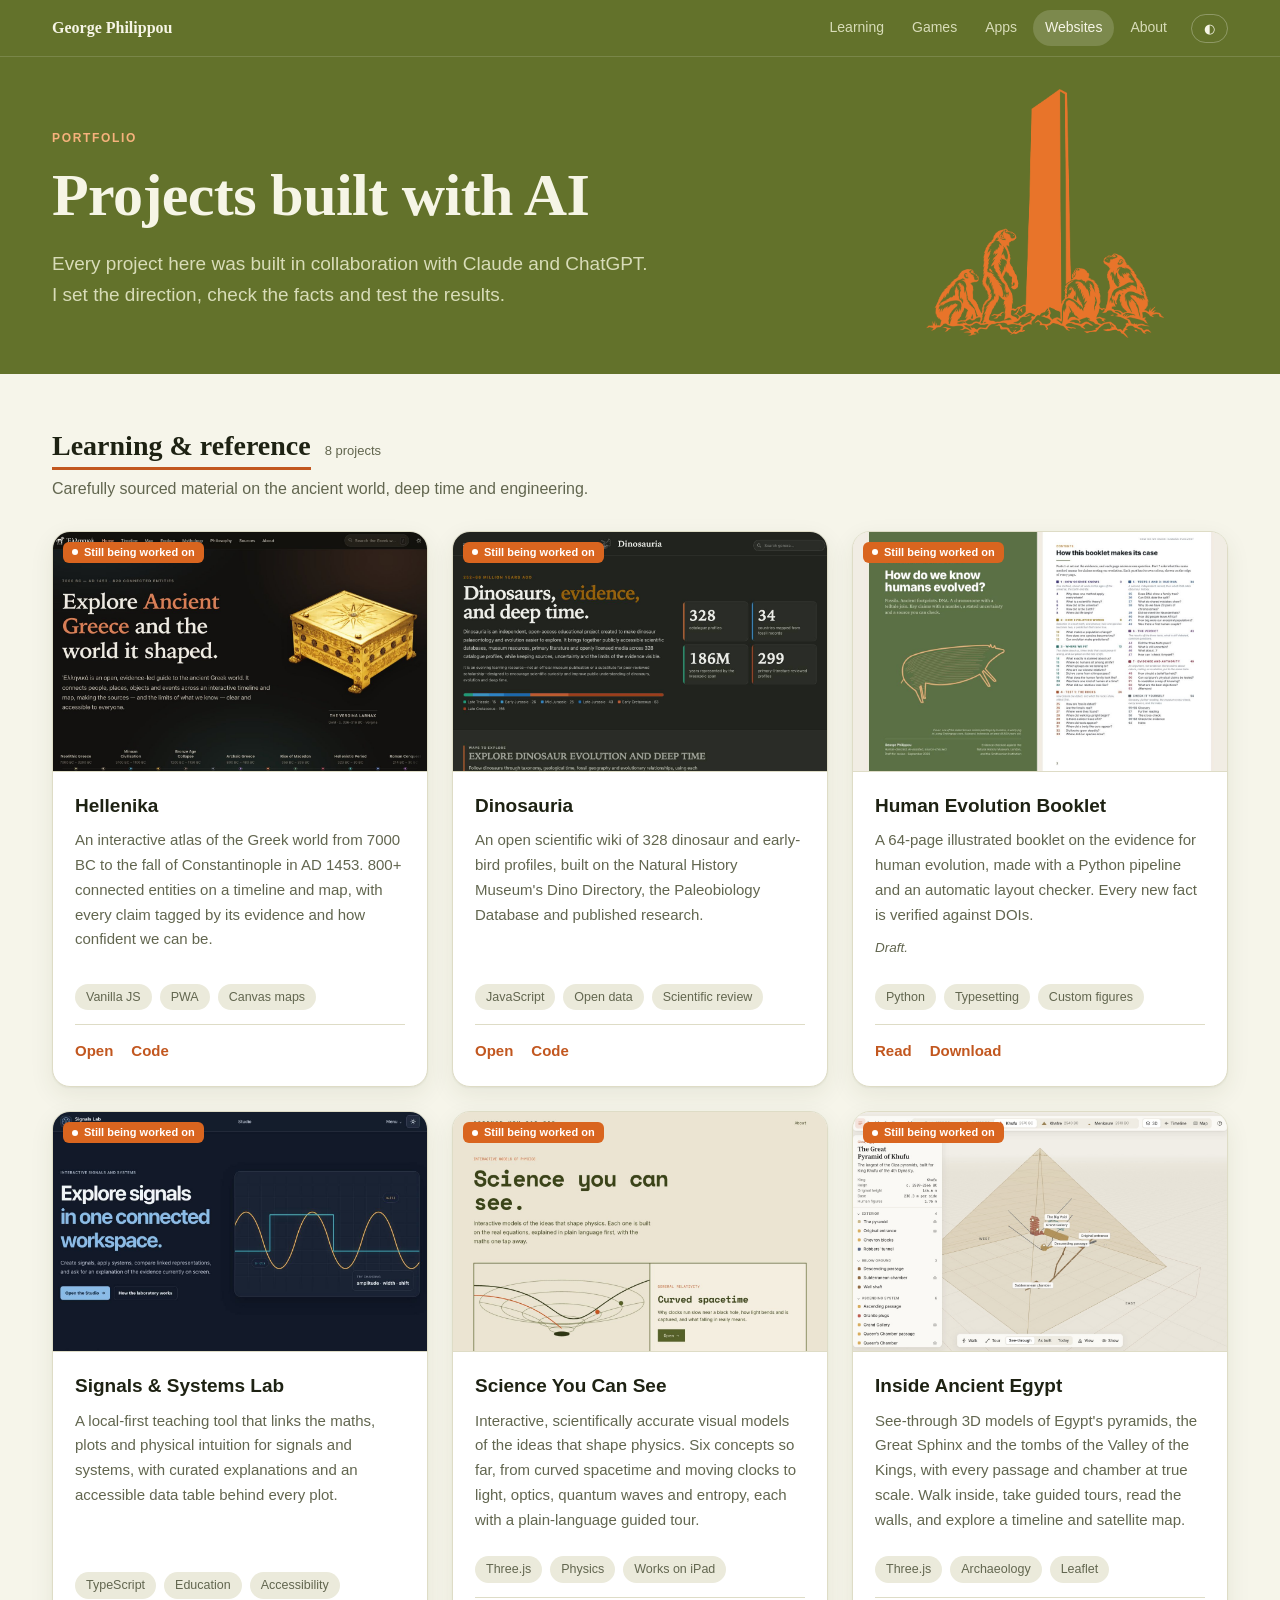
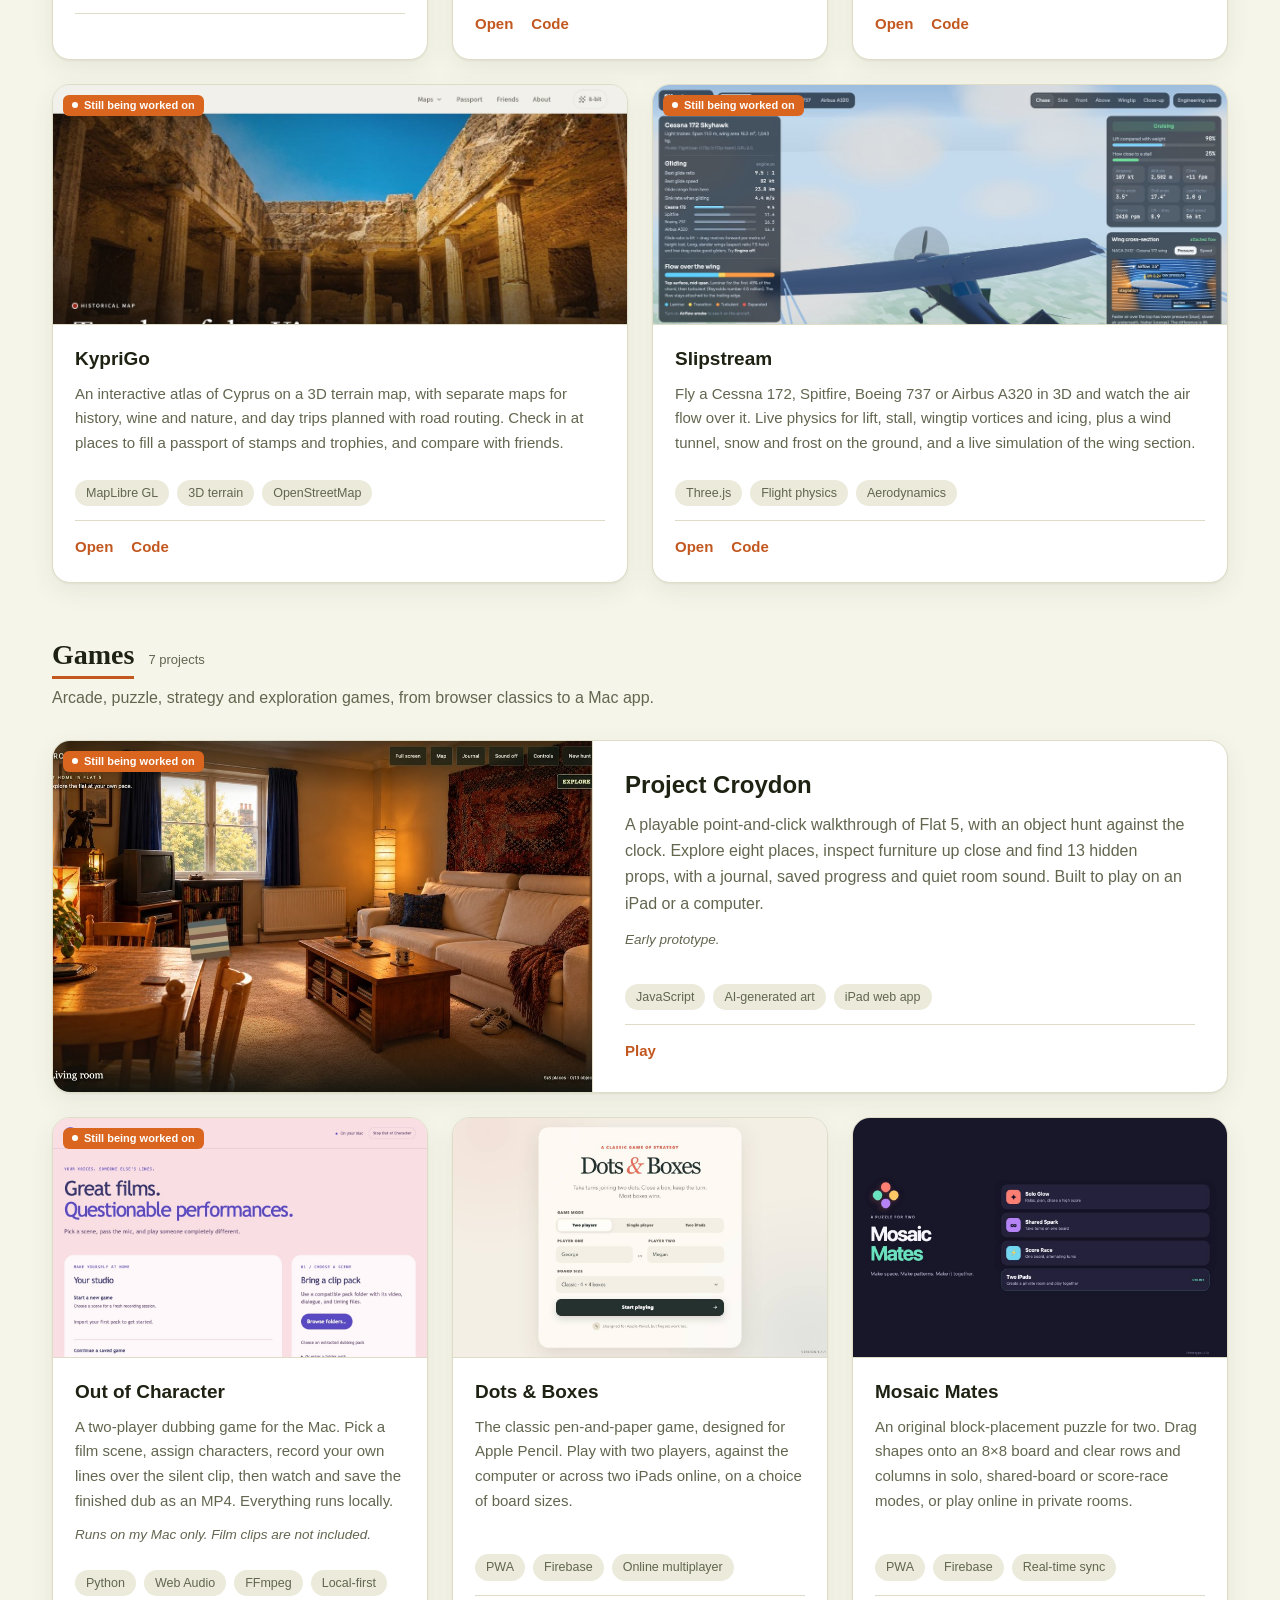
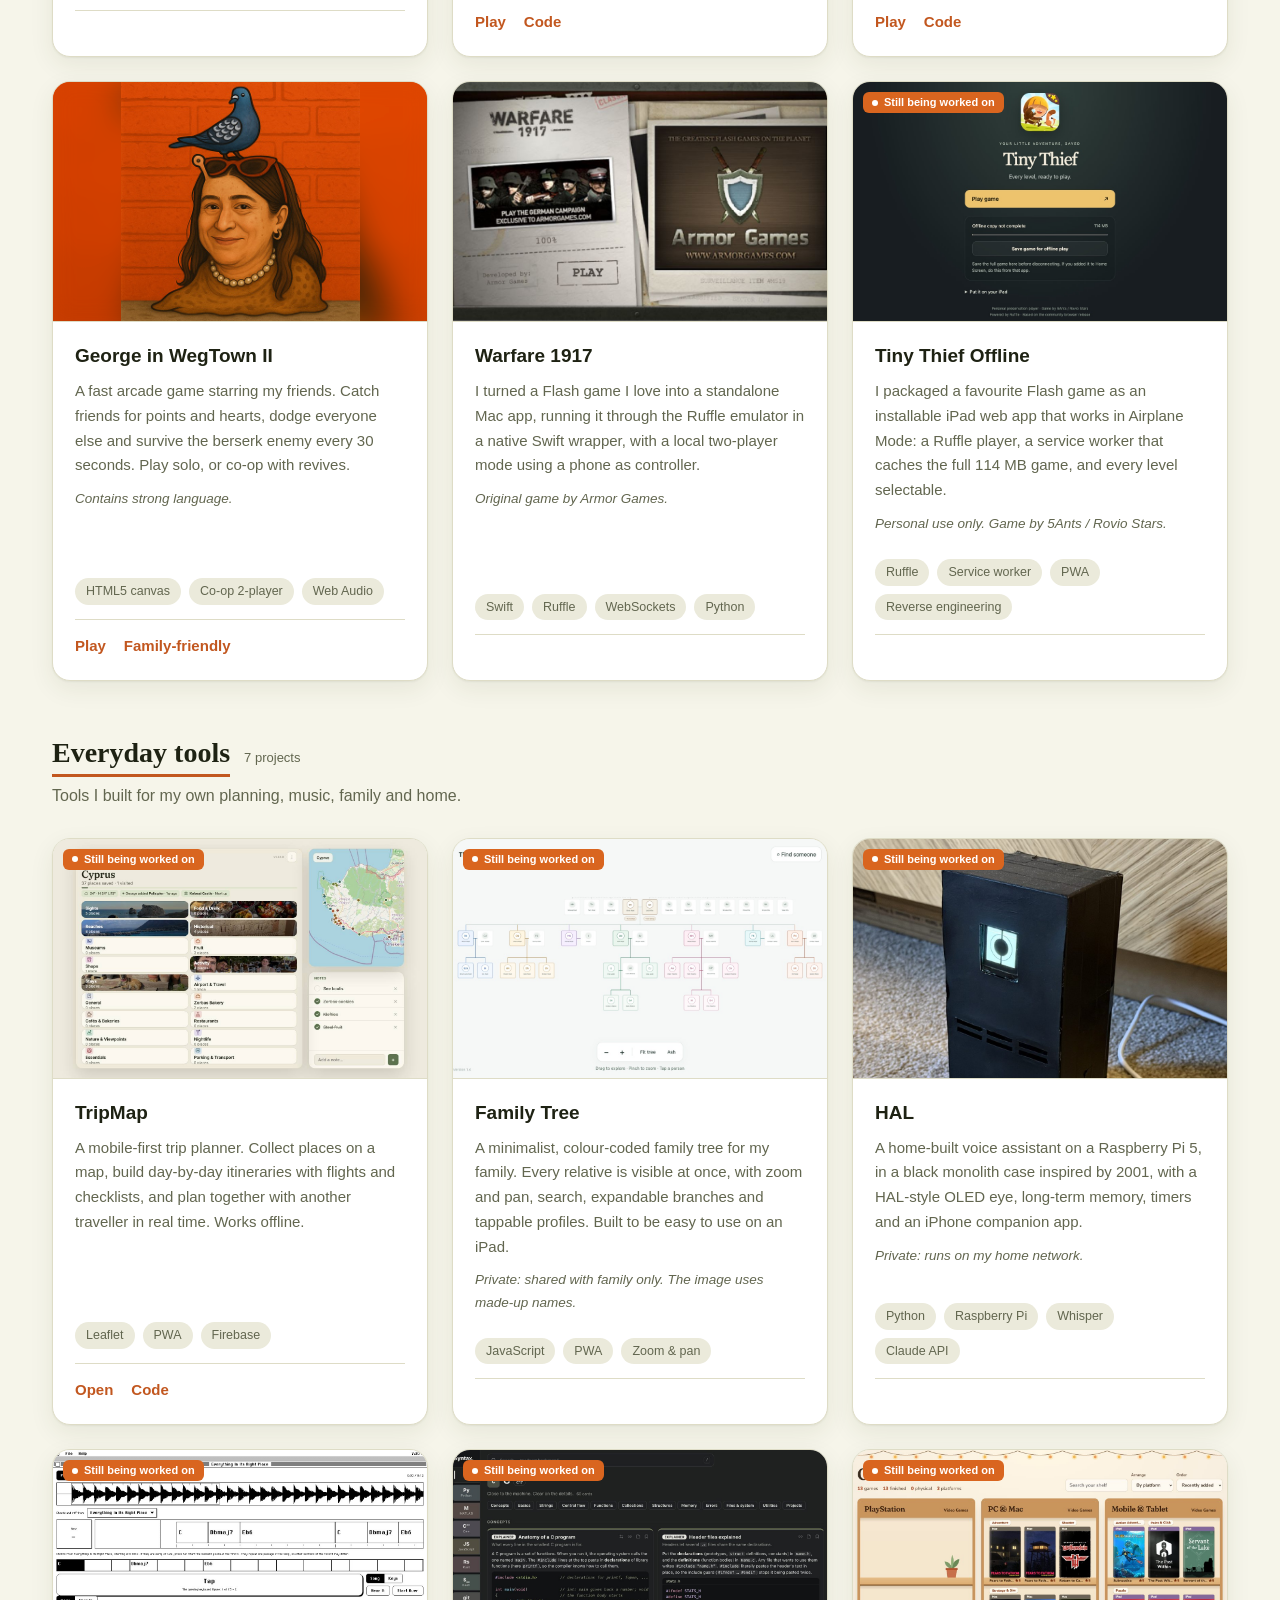
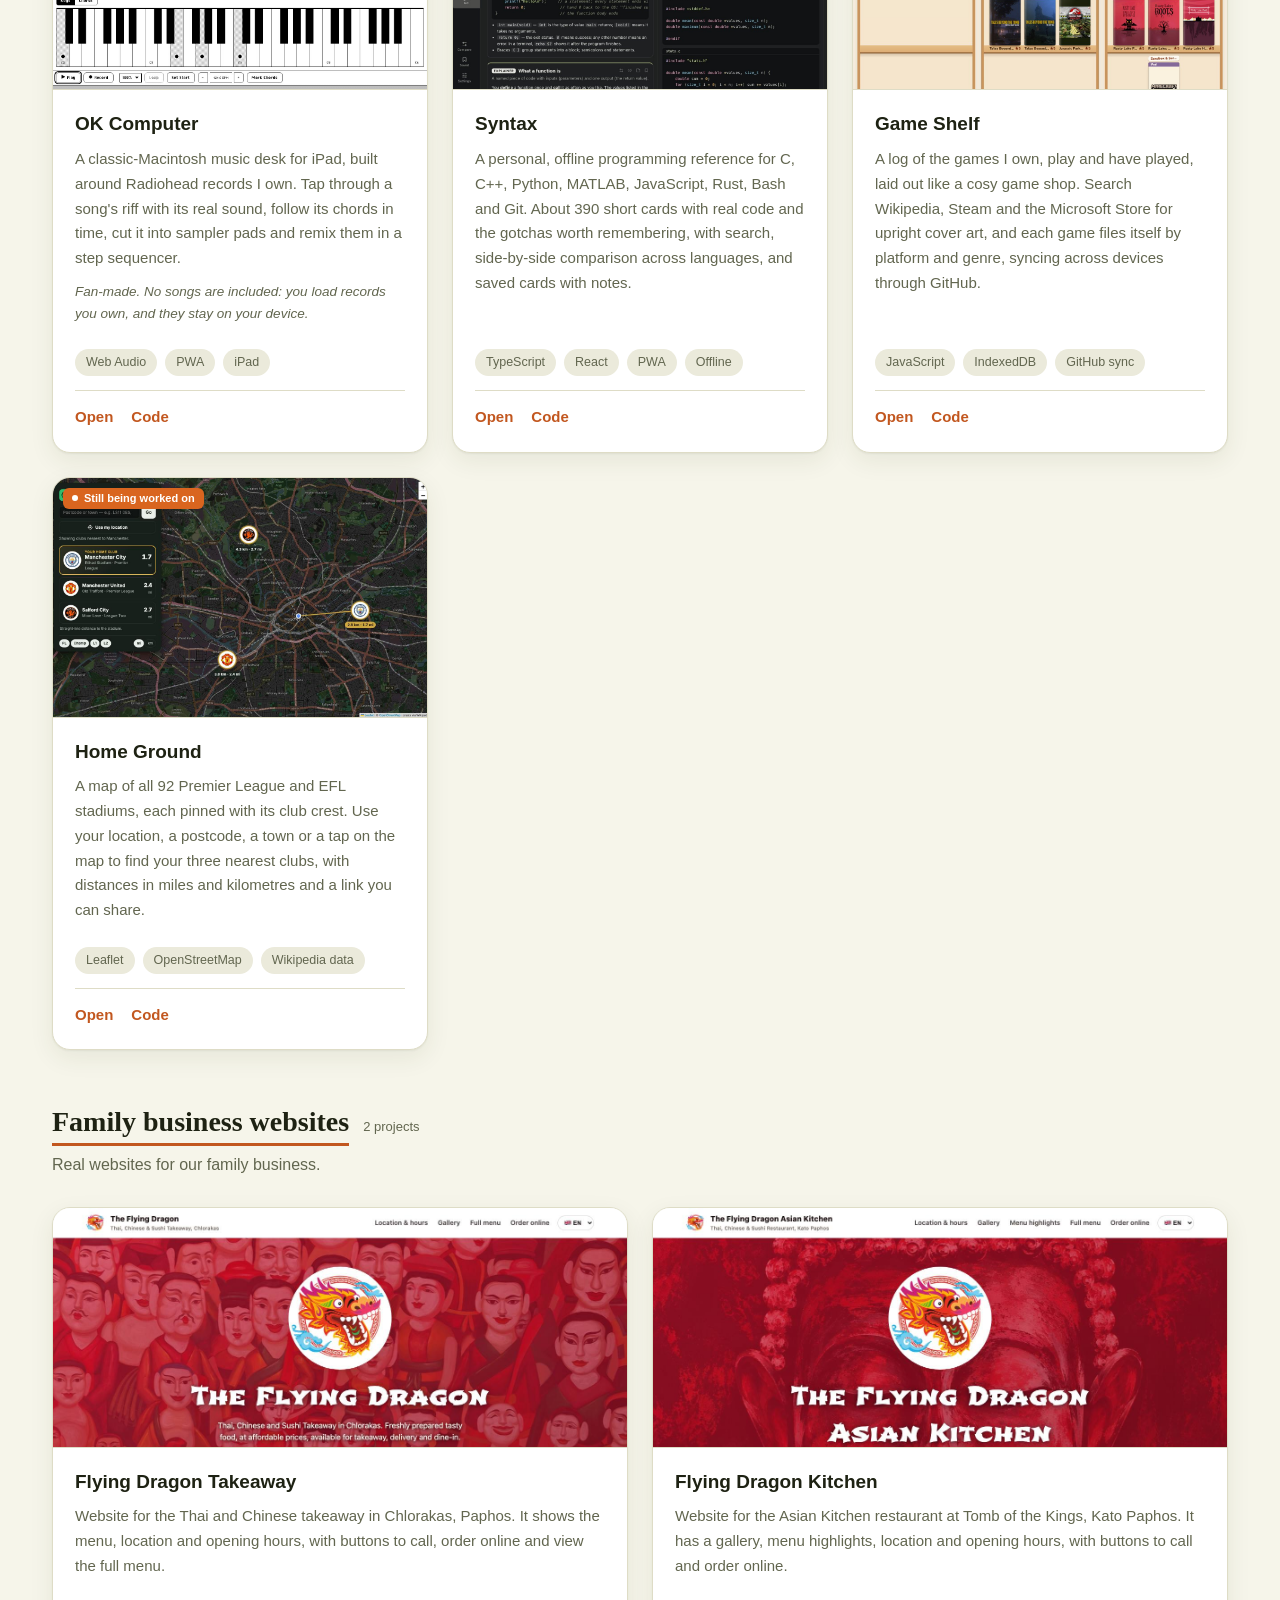
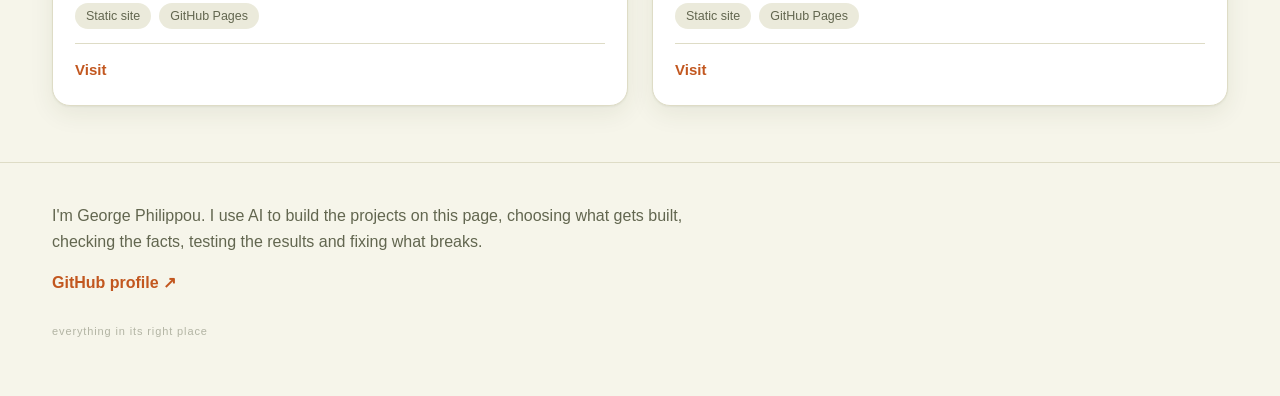
==== commit eef9a0c7: "Add Home Ground Map of all 92 Premier League and EFL stadiums with club crests, finding your three n" ====
--- a/index.html
+++ b/index.html
@@ -156,13 +156,13 @@
 <dialog id="hal" class="pop"><button class="x" aria-label="Close" data-close>×</button><div class="halbody"><div class="eye"></div><h3>I'm sorry, Dave. I'm afraid I can't do that.</h3><p>(You found the HAL easter egg.)</p></div></dialog>
 <div class="toast" id="toast" role="status"></div>
 <script>
-const ITEMS=[{"cat": "learn", "catName": "Learning & reference", "title": "Hellenika", "img": "img/hellenika.jpg", "alt": "Hellenika home page", "desc": "An interactive atlas of the Greek world from 7000 BC to the fall of Constantinople in AD 1453. 800+ connected entities on a timeline and map, with every claim tagged by its evidence and how confident we can be.", "tags": ["Vanilla JS", "PWA", "Canvas maps"], "note": "", "links": [["https://georgephilippou.github.io/Hellenika/", "Open"], ["https://github.com/GeorgePhilippou/Hellenika", "Code"]], "short": "Hellenika", "wip": true}, {"cat": "learn", "catName": "Learning & reference", "title": "Dinosauria", "img": "img/dinosauria.jpg", "alt": "Dinosauria home page", "desc": "An open scientific wiki of 328 dinosaur and early-bird profiles, built on the Natural History Museum's Dino Directory, the Paleobiology Database and published research.", "tags": ["JavaScript", "Open data", "Scientific review"], "note": "", "links": [["https://georgephilippou.github.io/Dinosauria/", "Open"], ["https://github.com/GeorgePhilippou/Dinosauria", "Code"]], "short": "Dinosauria", "wip": true}, {"cat": "learn", "catName": "Learning & reference", "title": "Human Evolution Booklet", "img": "img/booklet.jpg", "alt": "Cover and first page of the Human Evolution Booklet", "desc": "A 64-page illustrated booklet on the evidence for human evolution, made with a Python pipeline and an automatic layout checker. Every new fact is verified against DOIs.", "tags": ["Python", "Typesetting", "Custom figures"], "note": "Draft.", "links": [["https://georgephilippou.github.io/booklet-pdf/Human-Evolution-Booklet.pdf", "Read"], ["https://georgephilippou.github.io/booklet-pdf/Human-Evolution-Booklet.pdf#dl", "Download"]], "short": "Human Evolution Booklet", "id": "booklet", "wip": true}, {"cat": "learn", "catName": "Learning & reference", "title": "Signals & Systems Lab", "img": "img/signals.jpg", "alt": "Signals Lab home page", "desc": "A local-first teaching tool that links the maths, plots and physical intuition for signals and systems, with curated explanations and an accessible data table behind every plot.", "tags": ["TypeScript", "Education", "Accessibility"], "note": "", "links": [], "short": "Signals Lab", "wip": true}, {"cat": "learn", "catName": "Learning & reference", "title": "Science You Can See", "img": "img/theoria.jpg", "alt": "Science You Can See home page", "desc": "Interactive, scientifically accurate visual models of the ideas that shape physics. Six concepts so far, from curved spacetime and moving clocks to light, optics, quantum waves and entropy, each with a plain-language guided tour.", "tags": ["Three.js", "Physics", "Works on iPad"], "note": "", "links": [["https://georgephilippou.github.io/theoria/", "Open"], ["https://github.com/GeorgePhilippou/theoria", "Code"]], "short": "Science You Can See", "wip": true}, {"cat": "learn", "catName": "Learning & reference", "title": "Inside Ancient Egypt", "img": "img/pyramids.jpg", "alt": "Inside Ancient Egypt: a see-through Great Pyramid showing its passages and chambers", "desc": "See-through 3D models of Egypt's pyramids, the Great Sphinx and the tombs of the Valley of the Kings, with every passage and chamber at true scale. Walk inside, take guided tours, read the walls, and explore a timeline and satellite map.", "tags": ["Three.js", "Archaeology", "Leaflet"], "note": "", "links": [["https://georgephilippou.github.io/inside-the-pyramids/", "Open"], ["https://github.com/GeorgePhilippou/inside-the-pyramids", "Code"]], "short": "Inside Ancient Egypt", "wip": true}, {"cat": "learn", "catName": "Learning & reference", "title": "KypriGo", "img": "img/kypros.jpg", "alt": "KypriGo home page with a photo of the Tombs of the Kings", "desc": "An interactive atlas of Cyprus on a 3D terrain map, with separate maps for history, wine and nature, and day trips planned with road routing. Check in at places to fill a passport of stamps and trophies, and compare with friends.", "tags": ["MapLibre GL", "3D terrain", "OpenStreetMap"], "note": "", "links": [["https://georgephilippou.github.io/kypros-atlas/", "Open"], ["https://github.com/GeorgePhilippou/kypros-atlas", "Code"]], "short": "KypriGo", "wip": true}, {"cat": "learn", "catName": "Learning & reference", "title": "Slipstream", "img": "img/slipstream.jpg", "alt": "Slipstream: a Cessna 172 in flight with live lift, stall and wing cross-section readouts", "desc": "Fly a Cessna 172, Spitfire, Boeing 737 or Airbus A320 in 3D and watch the air flow over it. Live physics for lift, stall, wingtip vortices and icing, plus a wind tunnel, snow and frost on the ground, and a live simulation of the wing section.", "tags": ["Three.js", "Flight physics", "Aerodynamics"], "note": "", "links": [["https://georgephilippou.github.io/slipstream-lab/", "Open"], ["https://github.com/GeorgePhilippou/slipstream-lab", "Code"]], "short": "Slipstream", "wip": true}, {"cat": "apps", "catName": "Everyday tools", "title": "TripMap", "img": "img/tripmap.jpg", "alt": "TripMap", "desc": "A mobile-first trip planner. Collect places on a map, build day-by-day itineraries with flights and checklists, and plan together with another traveller in real time. Works offline.", "tags": ["Leaflet", "PWA", "Firebase"], "note": "", "links": [["https://georgephilippou.github.io/TripMap/", "Open"], ["https://github.com/GeorgePhilippou/TripMap", "Code"]], "short": "TripMap", "wip": true}, {"cat": "apps", "catName": "Everyday tools", "title": "Family Tree", "img": "img/familytree.jpg", "alt": "Family Tree app with a colour-coded tree of made-up names", "desc": "A minimalist, colour-coded family tree for my family. Every relative is visible at once, with zoom and pan, search, expandable branches and tappable profiles. Built to be easy to use on an iPad.", "tags": ["JavaScript", "PWA", "Zoom & pan"], "note": "Private: shared with family only. The image uses made-up names.", "links": [], "short": "Family Tree", "wip": true}, {"cat": "apps", "catName": "Everyday tools", "title": "HAL", "img": "img/hal.jpg", "alt": "HAL: a black monolith-style box with a glowing OLED eye and speaker vents", "desc": "A home-built voice assistant on a Raspberry Pi 5, in a black monolith case inspired by 2001, with a HAL-style OLED eye, long-term memory, timers and an iPhone companion app.", "tags": ["Python", "Raspberry Pi", "Whisper", "Claude API"], "note": "Private: runs on my home network.", "links": [], "short": "HAL", "wip": true}, {"cat": "apps", "catName": "Everyday tools", "title": "OK Computer", "img": "img/okcomputer.jpg", "alt": "OK Computer: a one-bit classic Mac window with a song's waveform, scrolling chords, a riff Tap pad and a keyboard", "desc": "A classic-Macintosh music desk for iPad, built around Radiohead records I own. Tap through a song's riff with its real sound, follow its chords in time, cut it into sampler pads and remix them in a step sequencer.", "tags": ["Web Audio", "PWA", "iPad"], "note": "Fan-made. No songs are included: you load records you own, and they stay on your device.", "links": [["https://georgephilippou.github.io/undertow-studio/", "Open"], ["https://github.com/GeorgePhilippou/undertow-studio", "Code"]], "short": "OK Computer", "wip": true}, {"cat": "apps", "catName": "Everyday tools", "title": "Syntax", "img": "img/syntax.jpg", "alt": "Syntax showing C reference cards", "desc": "A personal, offline programming reference for C, C++, Python, MATLAB, JavaScript, Rust, Bash and Git. About 390 short cards with real code and the gotchas worth remembering, with search, side-by-side comparison across languages, and saved cards with notes.", "tags": ["TypeScript", "React", "PWA", "Offline"], "note": "", "links": [["https://georgephilippou.github.io/syntax/", "Open"], ["https://github.com/GeorgePhilippou/syntax", "Code"]], "short": "Syntax", "wip": true}, {"cat": "apps", "catName": "Everyday tools", "title": "Game Shelf", "img": "img/gameshelf.jpg", "alt": "Game Shelf: game cases on cosy oak bookcases, one per platform", "desc": "A log of the games I own, play and have played, laid out like a cosy game shop. Search Wikipedia, Steam and the Microsoft Store for upright cover art, and each game files itself by platform and genre, syncing across devices through GitHub.", "tags": ["JavaScript", "IndexedDB", "GitHub sync"], "note": "", "links": [["https://georgephilippou.github.io/game-shelf/", "Open"], ["https://github.com/GeorgePhilippou/game-shelf", "Code"]], "short": "Game Shelf", "wip": true}, {"cat": "games", "catName": "Games", "title": "Project Croydon", "img": "img/croydon.jpg", "alt": "Project Croydon: the living room of Flat 5 in the game", "feature": true, "desc": "A playable point-and-click walkthrough of Flat 5, with an object hunt against the clock. Explore eight places, inspect furniture up close and find 13 hidden props, with a journal, saved progress and quiet room sound. Built to play on an iPad or a computer.", "tags": ["JavaScript", "AI-generated art", "iPad web app"], "note": "Early prototype.", "links": [["https://georgephilippou.github.io/project-croydon-play/", "Play"]], "short": "Project Croydon", "wip": true}, {"cat": "games", "catName": "Games", "title": "Out of Character", "img": "img/outofcharacter.jpg", "alt": "Out of Character home screen: Great films. Questionable performances.", "desc": "A two-player dubbing game for the Mac. Pick a film scene, assign characters, record your own lines over the silent clip, then watch and save the finished dub as an MP4. Everything runs locally.", "tags": ["Python", "Web Audio", "FFmpeg", "Local-first"], "note": "Runs on my Mac only. Film clips are not included.", "links": [], "short": "Out of Character", "wip": true}, {"cat": "games", "catName": "Games", "title": "Dots & Boxes", "img": "img/dots.jpg", "alt": "Dots and Boxes start screen", "desc": "The classic pen-and-paper game, designed for Apple Pencil. Play with two players, against the computer or across two iPads online, on a choice of board sizes.", "tags": ["PWA", "Firebase", "Online multiplayer"], "note": "", "links": [["https://georgephilippou.github.io/dots-and-boxes/", "Play"], ["https://github.com/GeorgePhilippou/dots-and-boxes", "Code"]], "short": "Dots & Boxes", "wip": false}, {"cat": "games", "catName": "Games", "title": "Mosaic Mates", "img": "img/mosaic.jpg", "alt": "Mosaic Mates menu", "desc": "An original block-placement puzzle for two. Drag shapes onto an 8×8 board and clear rows and columns in solo, shared-board or score-race modes, or play online in private rooms.", "tags": ["PWA", "Firebase", "Real-time sync"], "note": "", "links": [["https://georgephilippou.github.io/mosaic-mates/", "Play"], ["https://github.com/GeorgePhilippou/mosaic-mates", "Code"]], "short": "Mosaic Mates", "wip": false}, {"cat": "games", "catName": "Games", "title": "George in WegTown II", "img": "img/wegtown-icon.jpg", "alt": "George in WegTown II app icon: an illustrated friend with a pigeon on her head", "desc": "A fast arcade game starring my friends. Catch friends for points and hearts, dodge everyone else and survive the berserk enemy every 30 seconds. Play solo, or co-op with revives.", "tags": ["HTML5 canvas", "Co-op 2-player", "Web Audio"], "note": "Contains strong language.", "links": [["games/wegtown-original/", "Play"], ["games/wegtown/", "Family-friendly"]], "short": "George in WegTown II", "wip": false, "icon": true}, {"cat": "games", "catName": "Games", "title": "Warfare 1917", "img": "img/warfare.jpg", "alt": "Warfare 1917 title screen running in the standalone app", "desc": "I turned a Flash game I love into a standalone Mac app, running it through the Ruffle emulator in a native Swift wrapper, with a local two-player mode using a phone as controller.", "tags": ["Swift", "Ruffle", "WebSockets", "Python"], "note": "Original game by Armor Games.", "links": [], "short": "Warfare 1917", "wip": false}, {"cat": "games", "catName": "Games", "title": "Tiny Thief Offline", "img": "img/tinythief.jpg", "alt": "Tiny Thief Offline landing page with a Play game button and offline download", "desc": "I packaged a favourite Flash game as an installable iPad web app that works in Airplane Mode: a Ruffle player, a service worker that caches the full 114 MB game, and every level selectable.", "tags": ["Ruffle", "Service worker", "PWA", "Reverse engineering"], "note": "Personal use only. Game by 5Ants / Rovio Stars.", "links": [], "short": "Tiny Thief Offline", "wip": true}, {"cat": "business", "catName": "Family business websites", "title": "Flying Dragon Takeaway", "img": "img/fd-emba.jpg", "alt": "The Flying Dragon Thai and Chinese Takeaway", "desc": "Website for the Thai and Chinese takeaway in Chlorakas, Paphos. It shows the menu, location and opening hours, with buttons to call, order online and view the full menu.", "tags": ["Static site", "GitHub Pages"], "note": "", "links": [["https://theflyingdragonpaphos.github.io/FlyingDragonEmba/", "Visit"]], "short": "Flying Dragon · Takeaway", "wip": false}, {"cat": "business", "catName": "Family business websites", "title": "Flying Dragon Kitchen", "img": "img/fd-tomb.jpg", "alt": "The Flying Dragon Asian Kitchen", "desc": "Website for the Asian Kitchen restaurant at Tomb of the Kings, Kato Paphos. It has a gallery, menu highlights, location and opening hours, with buttons to call and order online.", "tags": ["Static site", "GitHub Pages"], "note": "", "links": [["https://theflyingdragonpaphos.github.io/flyingdragontombofkings/", "Visit"]], "short": "Flying Dragon · Asian Kitchen", "wip": false}];
+const ITEMS=[{"cat": "learn", "catName": "Learning & reference", "title": "Hellenika", "img": "img/hellenika.jpg", "alt": "Hellenika home page", "desc": "An interactive atlas of the Greek world from 7000 BC to the fall of Constantinople in AD 1453. 800+ connected entities on a timeline and map, with every claim tagged by its evidence and how confident we can be.", "tags": ["Vanilla JS", "PWA", "Canvas maps"], "note": "", "links": [["https://georgephilippou.github.io/Hellenika/", "Open"], ["https://github.com/GeorgePhilippou/Hellenika", "Code"]], "short": "Hellenika", "wip": true}, {"cat": "learn", "catName": "Learning & reference", "title": "Dinosauria", "img": "img/dinosauria.jpg", "alt": "Dinosauria home page", "desc": "An open scientific wiki of 328 dinosaur and early-bird profiles, built on the Natural History Museum's Dino Directory, the Paleobiology Database and published research.", "tags": ["JavaScript", "Open data", "Scientific review"], "note": "", "links": [["https://georgephilippou.github.io/Dinosauria/", "Open"], ["https://github.com/GeorgePhilippou/Dinosauria", "Code"]], "short": "Dinosauria", "wip": true}, {"cat": "learn", "catName": "Learning & reference", "title": "Human Evolution Booklet", "img": "img/booklet.jpg", "alt": "Cover and first page of the Human Evolution Booklet", "desc": "A 64-page illustrated booklet on the evidence for human evolution, made with a Python pipeline and an automatic layout checker. Every new fact is verified against DOIs.", "tags": ["Python", "Typesetting", "Custom figures"], "note": "Draft.", "links": [["https://georgephilippou.github.io/booklet-pdf/Human-Evolution-Booklet.pdf", "Read"], ["https://georgephilippou.github.io/booklet-pdf/Human-Evolution-Booklet.pdf#dl", "Download"]], "short": "Human Evolution Booklet", "id": "booklet", "wip": true}, {"cat": "learn", "catName": "Learning & reference", "title": "Signals & Systems Lab", "img": "img/signals.jpg", "alt": "Signals Lab home page", "desc": "A local-first teaching tool that links the maths, plots and physical intuition for signals and systems, with curated explanations and an accessible data table behind every plot.", "tags": ["TypeScript", "Education", "Accessibility"], "note": "", "links": [], "short": "Signals Lab", "wip": true}, {"cat": "learn", "catName": "Learning & reference", "title": "Science You Can See", "img": "img/theoria.jpg", "alt": "Science You Can See home page", "desc": "Interactive, scientifically accurate visual models of the ideas that shape physics. Six concepts so far, from curved spacetime and moving clocks to light, optics, quantum waves and entropy, each with a plain-language guided tour.", "tags": ["Three.js", "Physics", "Works on iPad"], "note": "", "links": [["https://georgephilippou.github.io/theoria/", "Open"], ["https://github.com/GeorgePhilippou/theoria", "Code"]], "short": "Science You Can See", "wip": true}, {"cat": "learn", "catName": "Learning & reference", "title": "Inside Ancient Egypt", "img": "img/pyramids.jpg", "alt": "Inside Ancient Egypt: a see-through Great Pyramid showing its passages and chambers", "desc": "See-through 3D models of Egypt's pyramids, the Great Sphinx and the tombs of the Valley of the Kings, with every passage and chamber at true scale. Walk inside, take guided tours, read the walls, and explore a timeline and satellite map.", "tags": ["Three.js", "Archaeology", "Leaflet"], "note": "", "links": [["https://georgephilippou.github.io/inside-the-pyramids/", "Open"], ["https://github.com/GeorgePhilippou/inside-the-pyramids", "Code"]], "short": "Inside Ancient Egypt", "wip": true}, {"cat": "learn", "catName": "Learning & reference", "title": "KypriGo", "img": "img/kypros.jpg", "alt": "KypriGo home page with a photo of the Tombs of the Kings", "desc": "An interactive atlas of Cyprus on a 3D terrain map, with separate maps for history, wine and nature, and day trips planned with road routing. Check in at places to fill a passport of stamps and trophies, and compare with friends.", "tags": ["MapLibre GL", "3D terrain", "OpenStreetMap"], "note": "", "links": [["https://georgephilippou.github.io/kypros-atlas/", "Open"], ["https://github.com/GeorgePhilippou/kypros-atlas", "Code"]], "short": "KypriGo", "wip": true}, {"cat": "learn", "catName": "Learning & reference", "title": "Slipstream", "img": "img/slipstream.jpg", "alt": "Slipstream: a Cessna 172 in flight with live lift, stall and wing cross-section readouts", "desc": "Fly a Cessna 172, Spitfire, Boeing 737 or Airbus A320 in 3D and watch the air flow over it. Live physics for lift, stall, wingtip vortices and icing, plus a wind tunnel, snow and frost on the ground, and a live simulation of the wing section.", "tags": ["Three.js", "Flight physics", "Aerodynamics"], "note": "", "links": [["https://georgephilippou.github.io/slipstream-lab/", "Open"], ["https://github.com/GeorgePhilippou/slipstream-lab", "Code"]], "short": "Slipstream", "wip": true}, {"cat": "apps", "catName": "Everyday tools", "title": "TripMap", "img": "img/tripmap.jpg", "alt": "TripMap", "desc": "A mobile-first trip planner. Collect places on a map, build day-by-day itineraries with flights and checklists, and plan together with another traveller in real time. Works offline.", "tags": ["Leaflet", "PWA", "Firebase"], "note": "", "links": [["https://georgephilippou.github.io/TripMap/", "Open"], ["https://github.com/GeorgePhilippou/TripMap", "Code"]], "short": "TripMap", "wip": true}, {"cat": "apps", "catName": "Everyday tools", "title": "Family Tree", "img": "img/familytree.jpg", "alt": "Family Tree app with a colour-coded tree of made-up names", "desc": "A minimalist, colour-coded family tree for my family. Every relative is visible at once, with zoom and pan, search, expandable branches and tappable profiles. Built to be easy to use on an iPad.", "tags": ["JavaScript", "PWA", "Zoom & pan"], "note": "Private: shared with family only. The image uses made-up names.", "links": [], "short": "Family Tree", "wip": true}, {"cat": "apps", "catName": "Everyday tools", "title": "HAL", "img": "img/hal.jpg", "alt": "HAL: a black monolith-style box with a glowing OLED eye and speaker vents", "desc": "A home-built voice assistant on a Raspberry Pi 5, in a black monolith case inspired by 2001, with a HAL-style OLED eye, long-term memory, timers and an iPhone companion app.", "tags": ["Python", "Raspberry Pi", "Whisper", "Claude API"], "note": "Private: runs on my home network.", "links": [], "short": "HAL", "wip": true}, {"cat": "apps", "catName": "Everyday tools", "title": "OK Computer", "img": "img/okcomputer.jpg", "alt": "OK Computer: a one-bit classic Mac window with a song's waveform, scrolling chords, a riff Tap pad and a keyboard", "desc": "A classic-Macintosh music desk for iPad, built around Radiohead records I own. Tap through a song's riff with its real sound, follow its chords in time, cut it into sampler pads and remix them in a step sequencer.", "tags": ["Web Audio", "PWA", "iPad"], "note": "Fan-made. No songs are included: you load records you own, and they stay on your device.", "links": [["https://georgephilippou.github.io/undertow-studio/", "Open"], ["https://github.com/GeorgePhilippou/undertow-studio", "Code"]], "short": "OK Computer", "wip": true}, {"cat": "apps", "catName": "Everyday tools", "title": "Syntax", "img": "img/syntax.jpg", "alt": "Syntax showing C reference cards", "desc": "A personal, offline programming reference for C, C++, Python, MATLAB, JavaScript, Rust, Bash and Git. About 390 short cards with real code and the gotchas worth remembering, with search, side-by-side comparison across languages, and saved cards with notes.", "tags": ["TypeScript", "React", "PWA", "Offline"], "note": "", "links": [["https://georgephilippou.github.io/syntax/", "Open"], ["https://github.com/GeorgePhilippou/syntax", "Code"]], "short": "Syntax", "wip": true}, {"cat": "apps", "catName": "Everyday tools", "title": "Game Shelf", "img": "img/gameshelf.jpg", "alt": "Game Shelf: game cases on cosy oak bookcases, one per platform", "desc": "A log of the games I own, play and have played, laid out like a cosy game shop. Search Wikipedia, Steam and the Microsoft Store for upright cover art, and each game files itself by platform and genre, syncing across devices through GitHub.", "tags": ["JavaScript", "IndexedDB", "GitHub sync"], "note": "", "links": [["https://georgephilippou.github.io/game-shelf/", "Open"], ["https://github.com/GeorgePhilippou/game-shelf", "Code"]], "short": "Game Shelf", "wip": true}, {"cat": "apps", "catName": "Everyday tools", "title": "Home Ground", "img": "img/homeground.jpg", "alt": "Home Ground: a map of Manchester with club crests on Manchester City, Manchester United and Salford City's stadiums, and their distances", "desc": "A map of all 92 Premier League and EFL stadiums, each pinned with its club crest. Use your location, a postcode, a town or a tap on the map to find your three nearest clubs, with distances in miles and kilometres and a link you can share.", "tags": ["Leaflet", "OpenStreetMap", "Wikipedia data"], "note": "", "links": [["https://georgephilippou.github.io/home-ground/", "Open"], ["https://github.com/GeorgePhilippou/home-ground", "Code"]], "short": "Home Ground", "wip": true}, {"cat": "games", "catName": "Games", "title": "Project Croydon", "img": "img/croydon.jpg", "alt": "Project Croydon: the living room of Flat 5 in the game", "feature": true, "desc": "A playable point-and-click walkthrough of Flat 5, with an object hunt against the clock. Explore eight places, inspect furniture up close and find 13 hidden props, with a journal, saved progress and quiet room sound. Built to play on an iPad or a computer.", "tags": ["JavaScript", "AI-generated art", "iPad web app"], "note": "Early prototype.", "links": [["https://georgephilippou.github.io/project-croydon-play/", "Play"]], "short": "Project Croydon", "wip": true}, {"cat": "games", "catName": "Games", "title": "Out of Character", "img": "img/outofcharacter.jpg", "alt": "Out of Character home screen: Great films. Questionable performances.", "desc": "A two-player dubbing game for the Mac. Pick a film scene, assign characters, record your own lines over the silent clip, then watch and save the finished dub as an MP4. Everything runs locally.", "tags": ["Python", "Web Audio", "FFmpeg", "Local-first"], "note": "Runs on my Mac only. Film clips are not included.", "links": [], "short": "Out of Character", "wip": true}, {"cat": "games", "catName": "Games", "title": "Dots & Boxes", "img": "img/dots.jpg", "alt": "Dots and Boxes start screen", "desc": "The classic pen-and-paper game, designed for Apple Pencil. Play with two players, against the computer or across two iPads online, on a choice of board sizes.", "tags": ["PWA", "Firebase", "Online multiplayer"], "note": "", "links": [["https://georgephilippou.github.io/dots-and-boxes/", "Play"], ["https://github.com/GeorgePhilippou/dots-and-boxes", "Code"]], "short": "Dots & Boxes", "wip": false}, {"cat": "games", "catName": "Games", "title": "Mosaic Mates", "img": "img/mosaic.jpg", "alt": "Mosaic Mates menu", "desc": "An original block-placement puzzle for two. Drag shapes onto an 8×8 board and clear rows and columns in solo, shared-board or score-race modes, or play online in private rooms.", "tags": ["PWA", "Firebase", "Real-time sync"], "note": "", "links": [["https://georgephilippou.github.io/mosaic-mates/", "Play"], ["https://github.com/GeorgePhilippou/mosaic-mates", "Code"]], "short": "Mosaic Mates", "wip": false}, {"cat": "games", "catName": "Games", "title": "George in WegTown II", "img": "img/wegtown-icon.jpg", "alt": "George in WegTown II app icon: an illustrated friend with a pigeon on her head", "desc": "A fast arcade game starring my friends. Catch friends for points and hearts, dodge everyone else and survive the berserk enemy every 30 seconds. Play solo, or co-op with revives.", "tags": ["HTML5 canvas", "Co-op 2-player", "Web Audio"], "note": "Contains strong language.", "links": [["games/wegtown-original/", "Play"], ["games/wegtown/", "Family-friendly"]], "short": "George in WegTown II", "wip": false, "icon": true}, {"cat": "games", "catName": "Games", "title": "Warfare 1917", "img": "img/warfare.jpg", "alt": "Warfare 1917 title screen running in the standalone app", "desc": "I turned a Flash game I love into a standalone Mac app, running it through the Ruffle emulator in a native Swift wrapper, with a local two-player mode using a phone as controller.", "tags": ["Swift", "Ruffle", "WebSockets", "Python"], "note": "Original game by Armor Games.", "links": [], "short": "Warfare 1917", "wip": false}, {"cat": "games", "catName": "Games", "title": "Tiny Thief Offline", "img": "img/tinythief.jpg", "alt": "Tiny Thief Offline landing page with a Play game button and offline download", "desc": "I packaged a favourite Flash game as an installable iPad web app that works in Airplane Mode: a Ruffle player, a service worker that caches the full 114 MB game, and every level selectable.", "tags": ["Ruffle", "Service worker", "PWA", "Reverse engineering"], "note": "Personal use only. Game by 5Ants / Rovio Stars.", "links": [], "short": "Tiny Thief Offline", "wip": true}, {"cat": "business", "catName": "Family business websites", "title": "Flying Dragon Takeaway", "img": "img/fd-emba.jpg", "alt": "The Flying Dragon Thai and Chinese Takeaway", "desc": "Website for the Thai and Chinese takeaway in Chlorakas, Paphos. It shows the menu, location and opening hours, with buttons to call, order online and view the full menu.", "tags": ["Static site", "GitHub Pages"], "note": "", "links": [["https://theflyingdragonpaphos.github.io/FlyingDragonEmba/", "Visit"]], "short": "Flying Dragon · Takeaway", "wip": false}, {"cat": "business", "catName": "Family business websites", "title": "Flying Dragon Kitchen", "img": "img/fd-tomb.jpg", "alt": "The Flying Dragon Asian Kitchen", "desc": "Website for the Asian Kitchen restaurant at Tomb of the Kings, Kato Paphos. It has a gallery, menu highlights, location and opening hours, with buttons to call and order online.", "tags": ["Static site", "GitHub Pages"], "note": "", "links": [["https://theflyingdragonpaphos.github.io/flyingdragontombofkings/", "Visit"]], "short": "Flying Dragon · Asian Kitchen", "wip": false}];
 const SECTIONS=[
  ["learn","Learning & reference","Carefully sourced material on the ancient world, deep time and engineering."],
  ["games","Games","Arcade, puzzle, strategy and exploration games, from browser classics to a Mac app."],
  ["apps","Everyday tools","Tools I built for my own planning, music, family and home."],
  ["business","Family business websites","Real websites for our family business."]];
-const V="?v=7";
+const V="?v=8";
 const esc=s=>s.replace(/[&<>"]/g,c=>({"&":"&amp;","<":"&lt;",">":"&gt;",'"':"&quot;"}[c]));
 const card=(p,extra="")=>{const links=p.links.map(([u,n])=>{const dl=u.endsWith("#dl");const href=dl?u.slice(0,-3):u;return `<a href="${esc(href)}" ${dl?"download":'target="_blank" rel="noopener"'}>${esc(n)}</a>`}).join("");
 return `<article class="card${p.feature?" feature":""}${extra}">${p.wip?`<span class="wip"><i></i>Still being worked on</span>`:""}<div class="shot${p.icon?" icon":""}"${p.icon?` style="--bg:url(${p.img}${V})"`:""}><img src="${p.img}${V}" alt="${esc(p.alt)}" loading="lazy"></div><div class="body"><h3>${esc(p.title)}</h3><p class="desc">${esc(p.desc)}</p><p class="note">${esc(p.note)}${p.id?` <span data-updated="${p.id}"></span>`:""}</p><div class="foot"><div class="tags">${p.tags.map(t=>`<span>${esc(t)}</span>`).join("")}</div><div class="links">${links}</div></div></div></article>`};
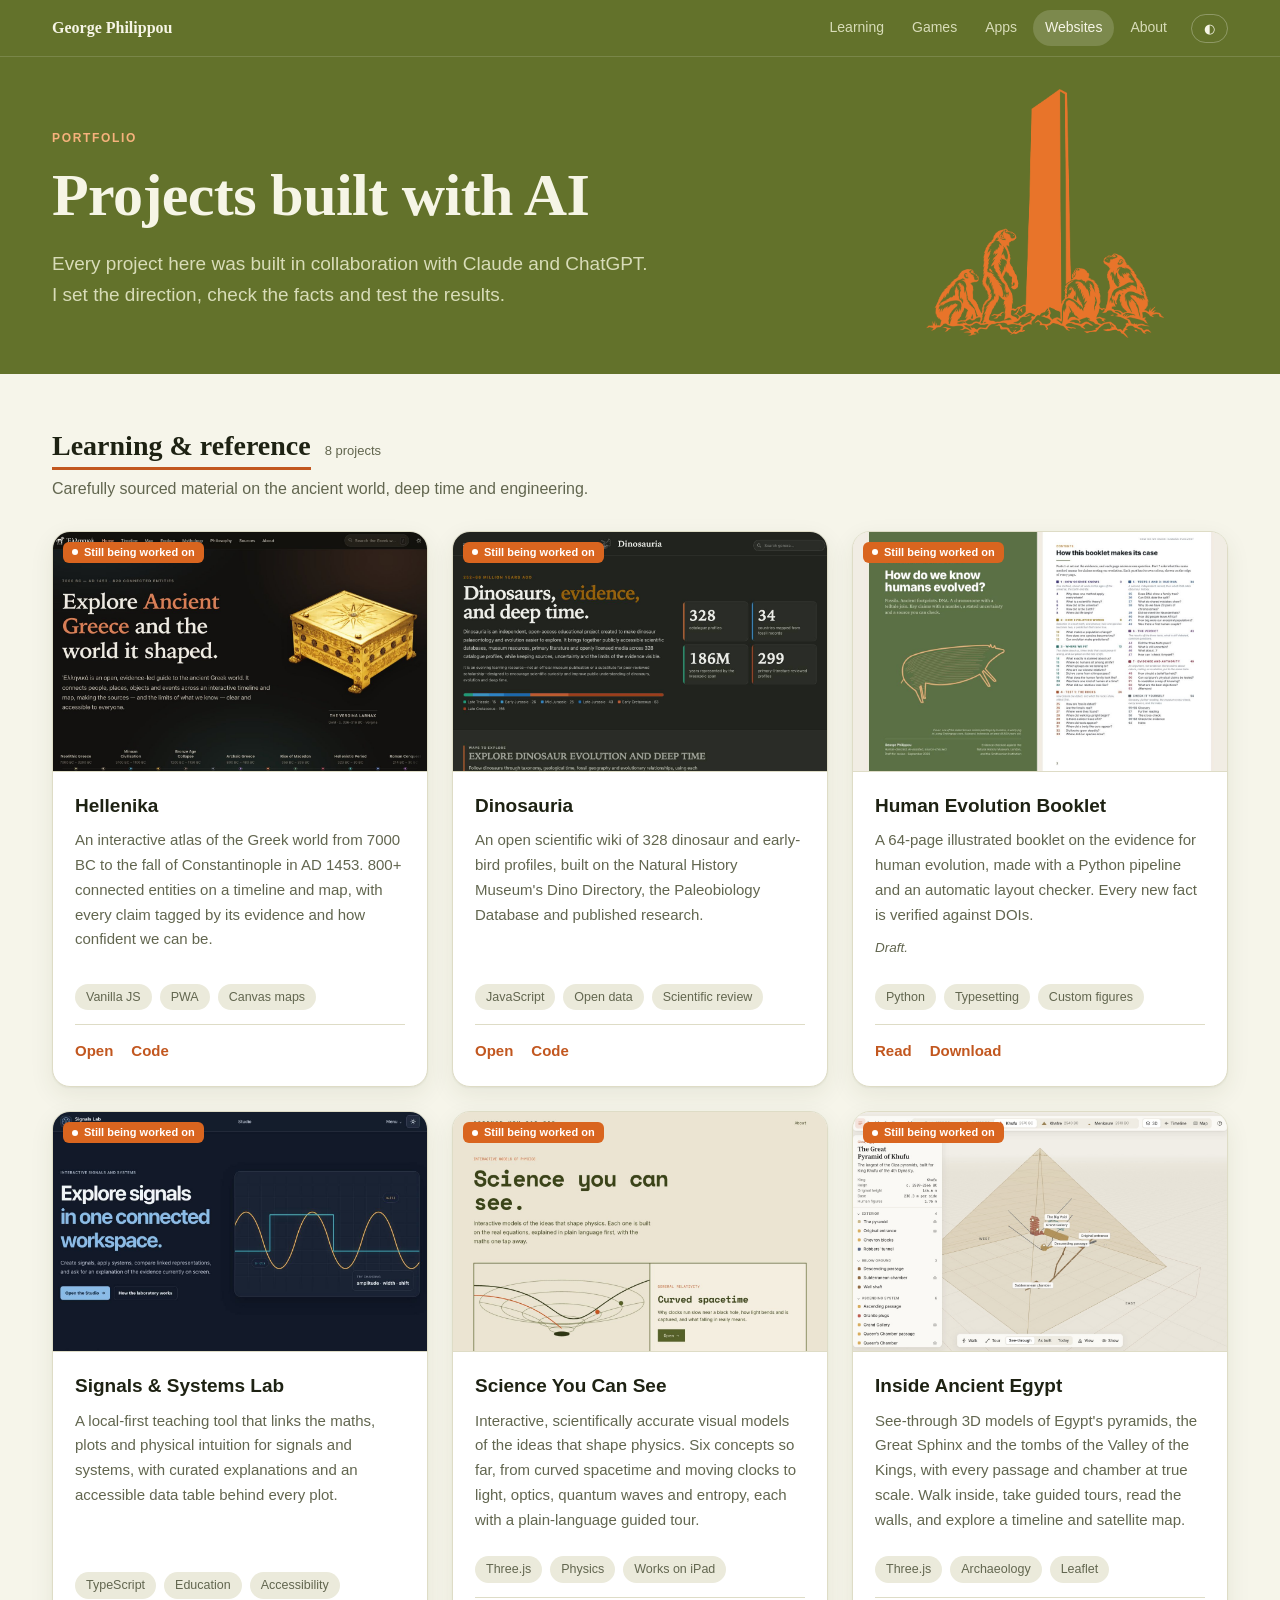
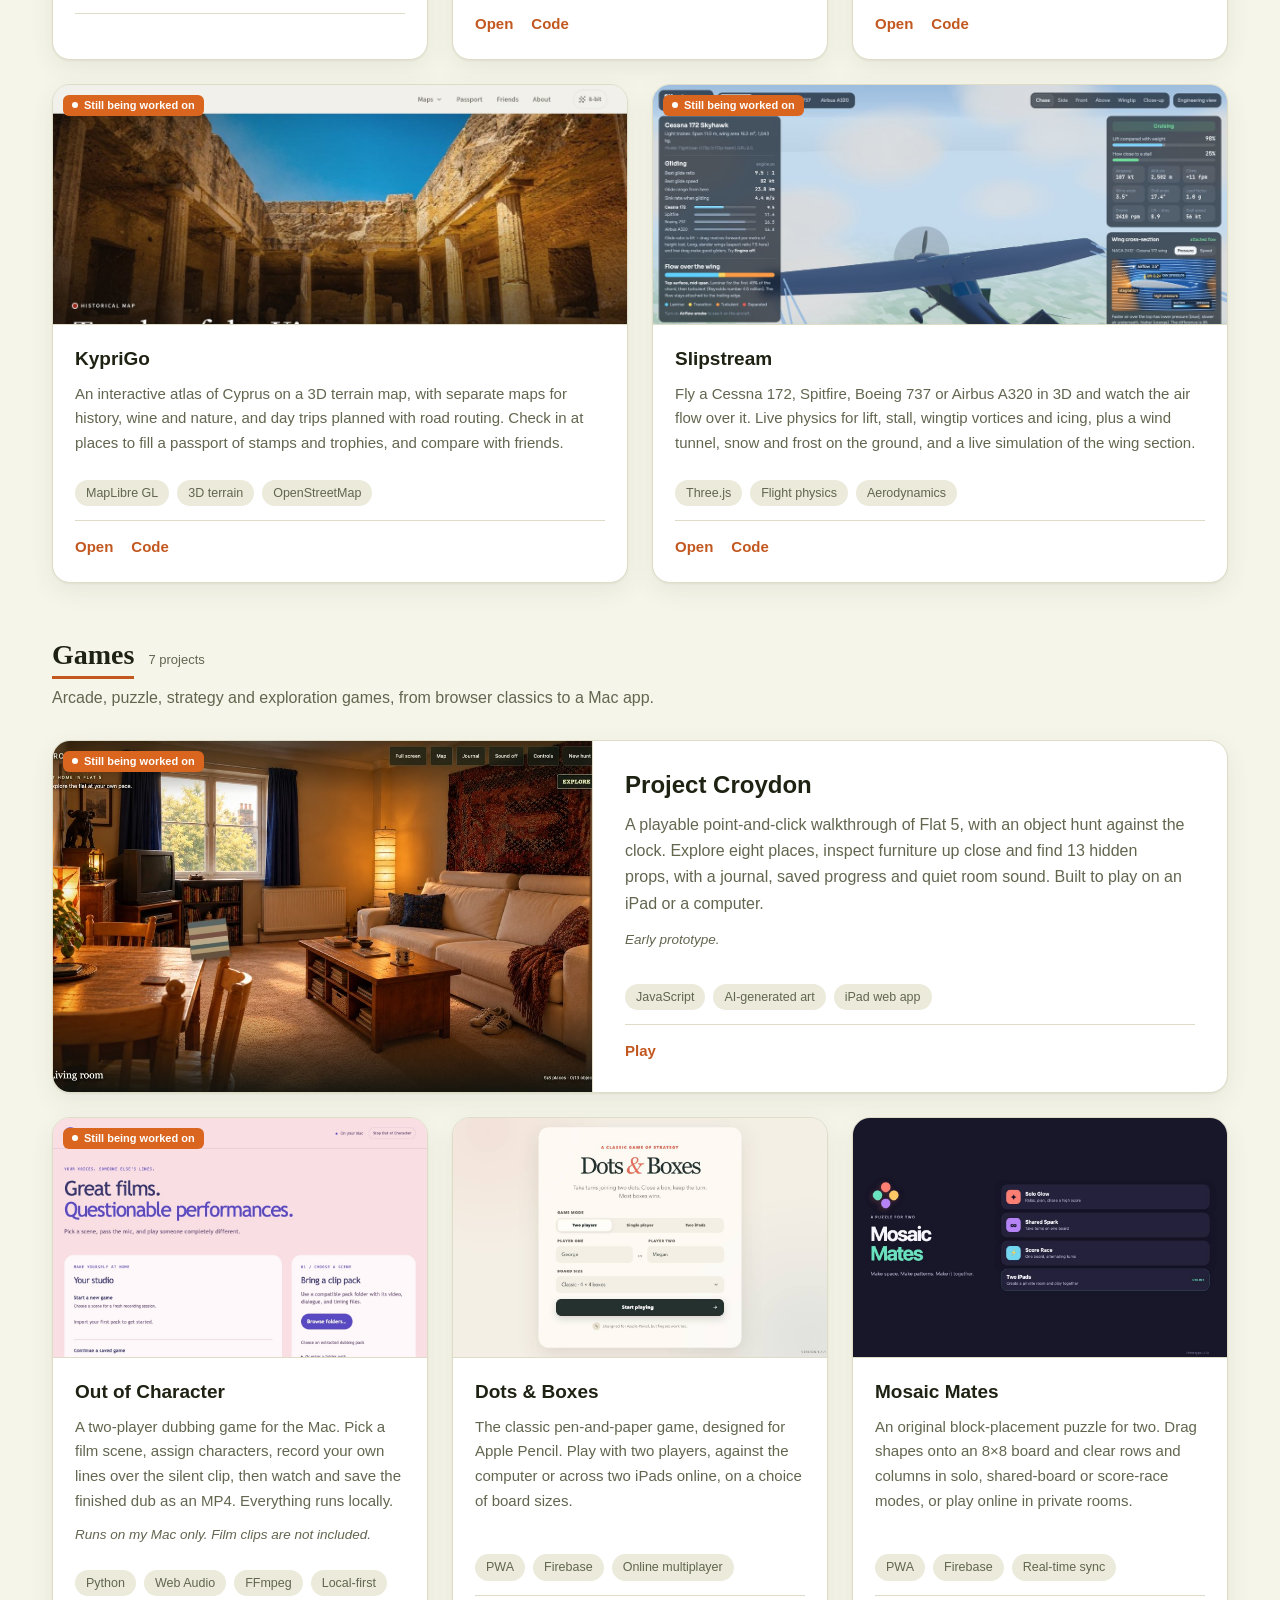
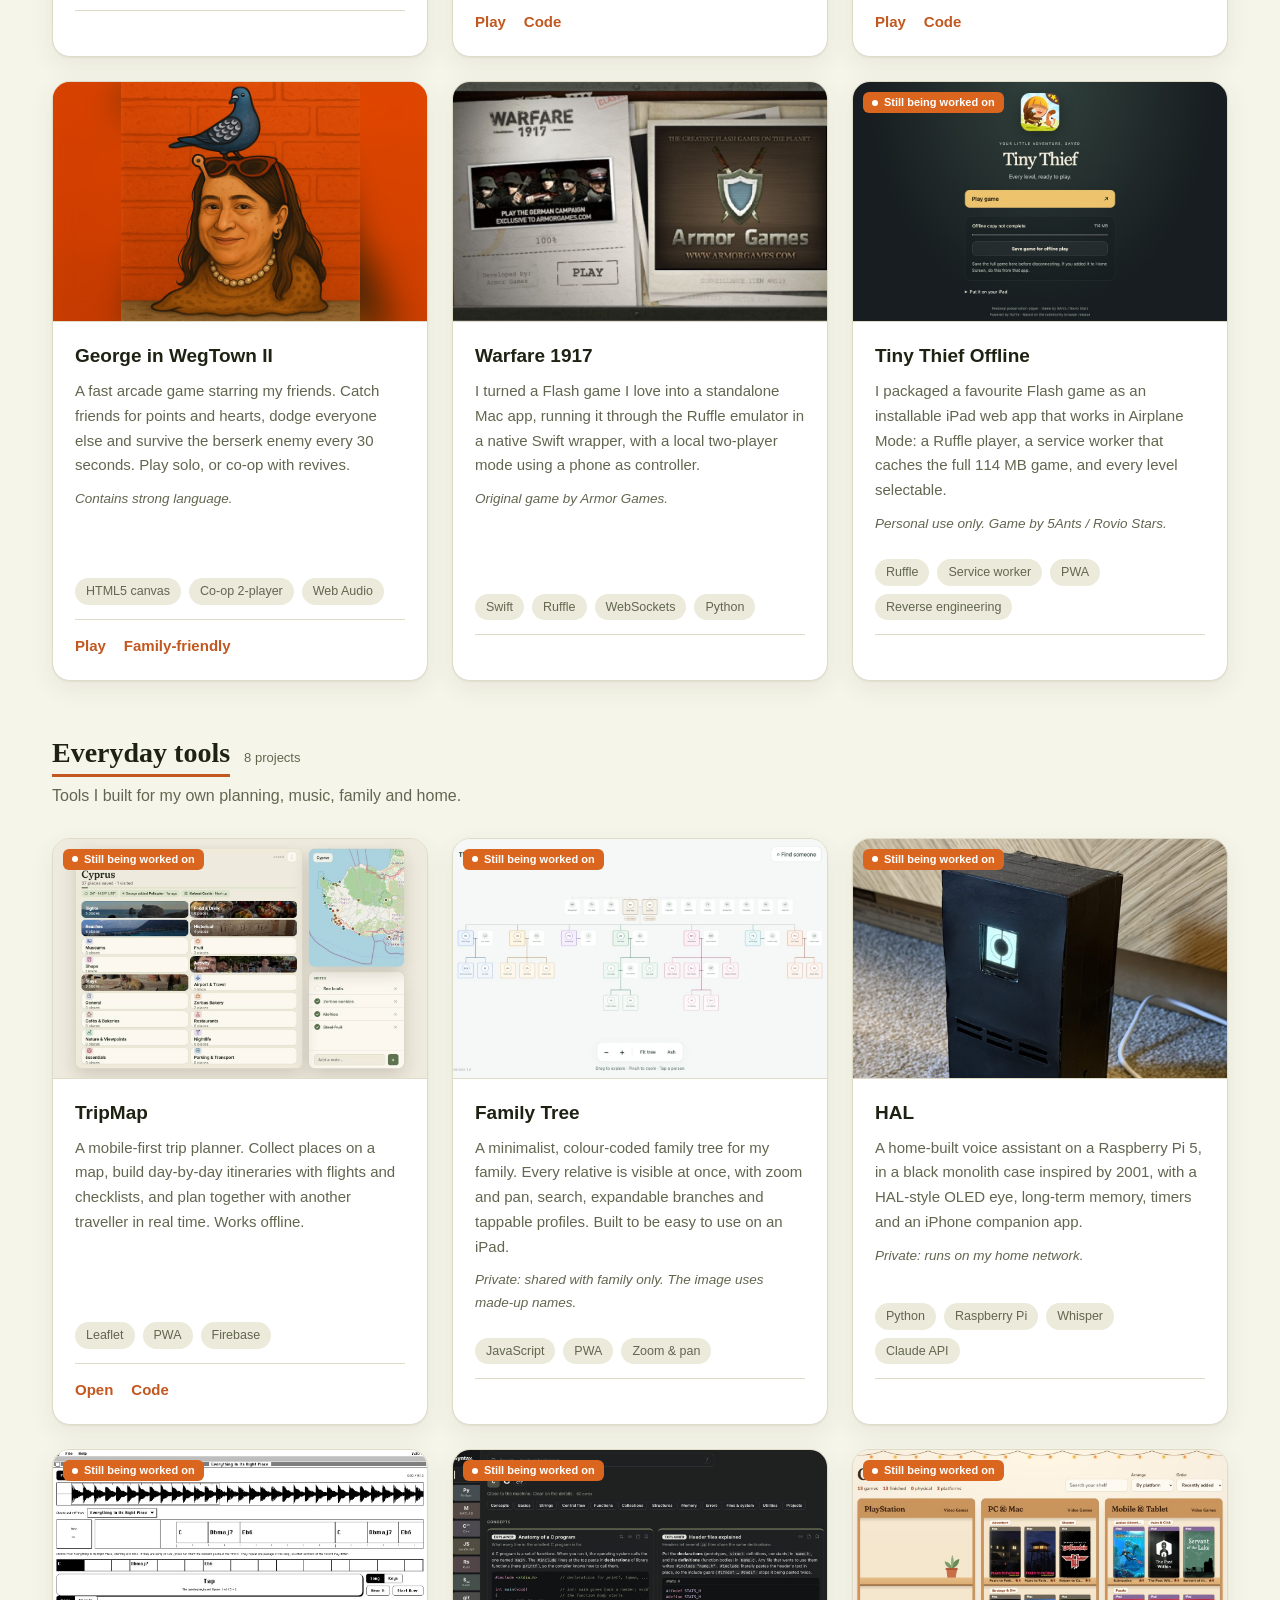
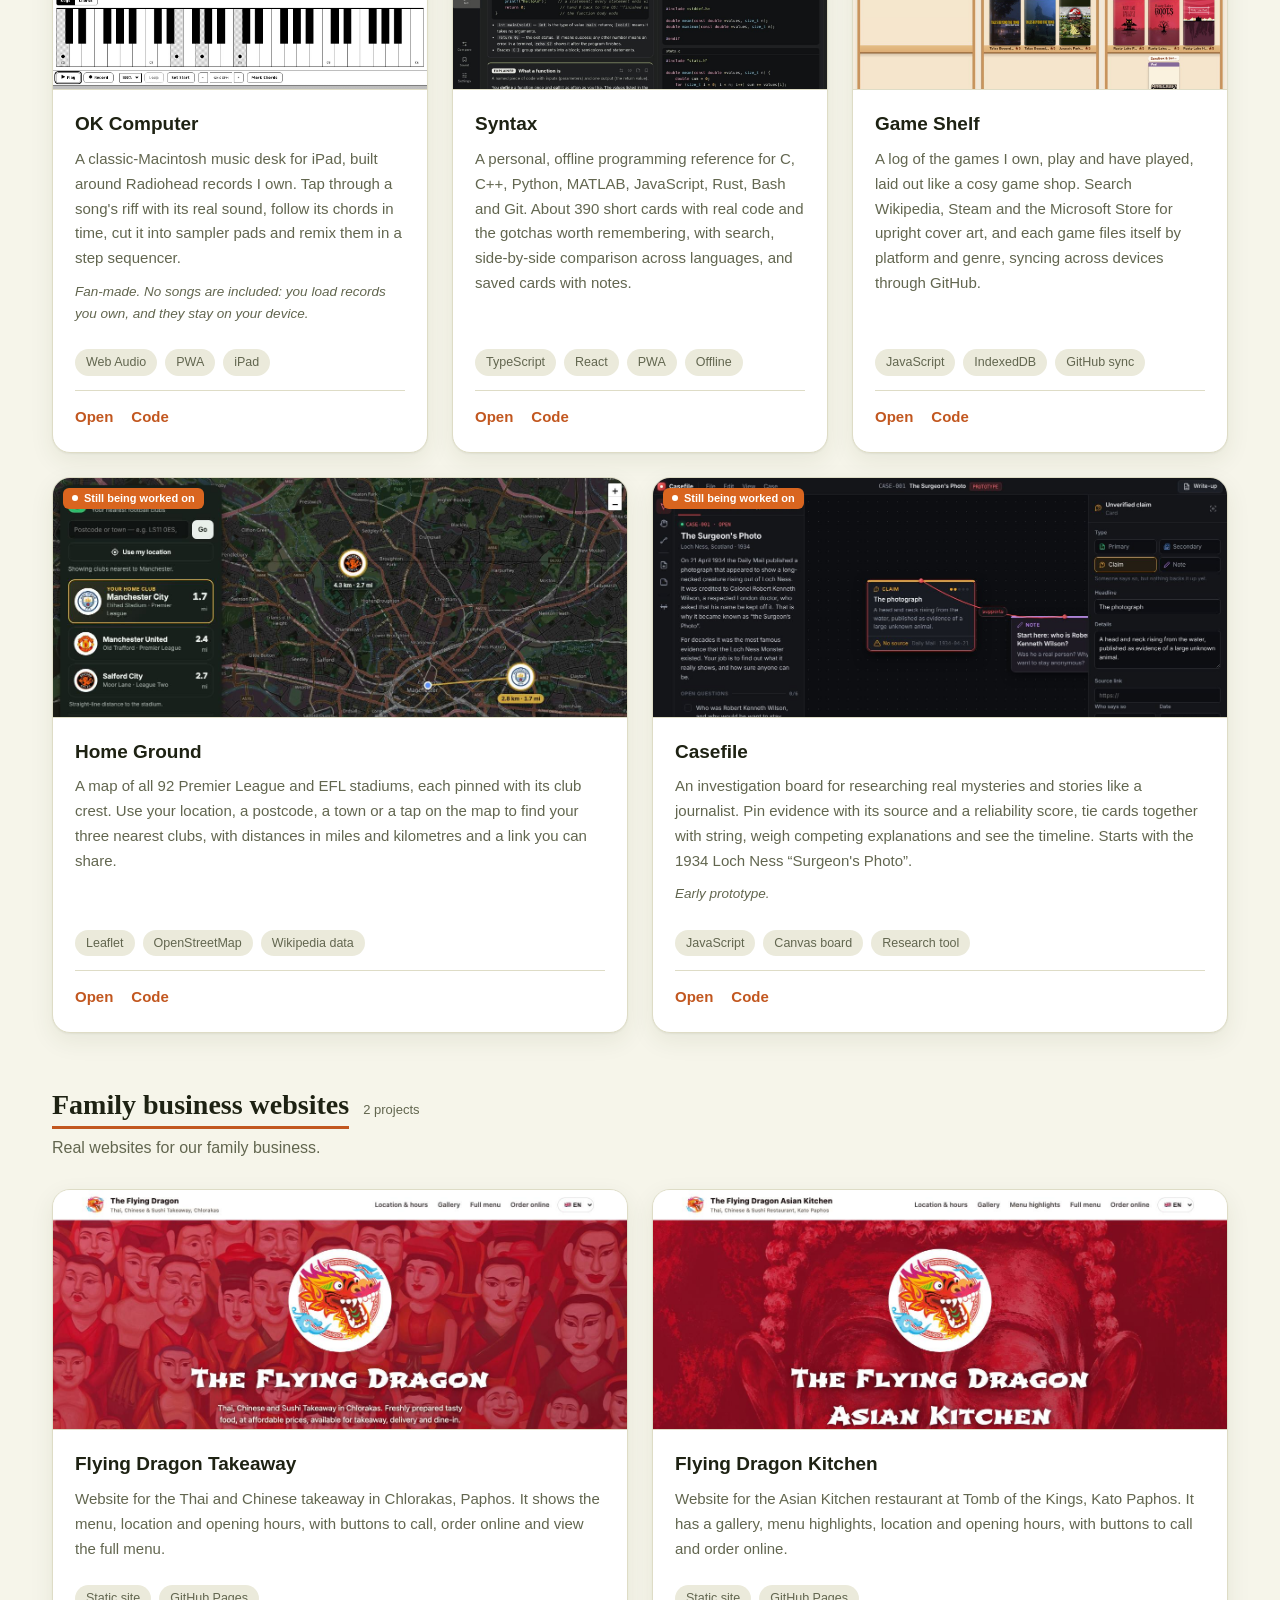
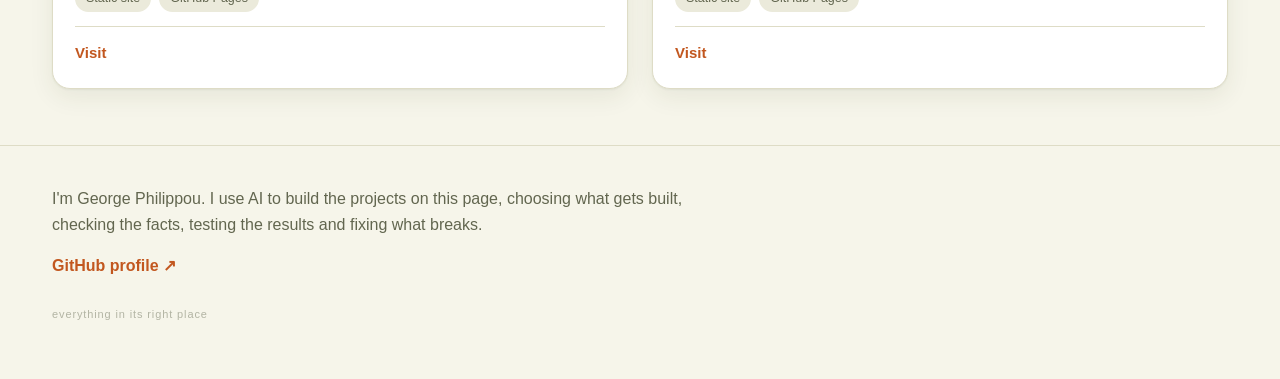
==== commit 46402299: "Add Casefile investigation board prototype Co-Authored-By: Claude Opus 5.5 <noreply@anthropic.com> C" ====
--- a/index.html
+++ b/index.html
@@ -156,7 +156,7 @@
 <dialog id="hal" class="pop"><button class="x" aria-label="Close" data-close>×</button><div class="halbody"><div class="eye"></div><h3>I'm sorry, Dave. I'm afraid I can't do that.</h3><p>(You found the HAL easter egg.)</p></div></dialog>
 <div class="toast" id="toast" role="status"></div>
 <script>
-const ITEMS=[{"cat": "learn", "catName": "Learning & reference", "title": "Hellenika", "img": "img/hellenika.jpg", "alt": "Hellenika home page", "desc": "An interactive atlas of the Greek world from 7000 BC to the fall of Constantinople in AD 1453. 800+ connected entities on a timeline and map, with every claim tagged by its evidence and how confident we can be.", "tags": ["Vanilla JS", "PWA", "Canvas maps"], "note": "", "links": [["https://georgephilippou.github.io/Hellenika/", "Open"], ["https://github.com/GeorgePhilippou/Hellenika", "Code"]], "short": "Hellenika", "wip": true}, {"cat": "learn", "catName": "Learning & reference", "title": "Dinosauria", "img": "img/dinosauria.jpg", "alt": "Dinosauria home page", "desc": "An open scientific wiki of 328 dinosaur and early-bird profiles, built on the Natural History Museum's Dino Directory, the Paleobiology Database and published research.", "tags": ["JavaScript", "Open data", "Scientific review"], "note": "", "links": [["https://georgephilippou.github.io/Dinosauria/", "Open"], ["https://github.com/GeorgePhilippou/Dinosauria", "Code"]], "short": "Dinosauria", "wip": true}, {"cat": "learn", "catName": "Learning & reference", "title": "Human Evolution Booklet", "img": "img/booklet.jpg", "alt": "Cover and first page of the Human Evolution Booklet", "desc": "A 64-page illustrated booklet on the evidence for human evolution, made with a Python pipeline and an automatic layout checker. Every new fact is verified against DOIs.", "tags": ["Python", "Typesetting", "Custom figures"], "note": "Draft.", "links": [["https://georgephilippou.github.io/booklet-pdf/Human-Evolution-Booklet.pdf", "Read"], ["https://georgephilippou.github.io/booklet-pdf/Human-Evolution-Booklet.pdf#dl", "Download"]], "short": "Human Evolution Booklet", "id": "booklet", "wip": true}, {"cat": "learn", "catName": "Learning & reference", "title": "Signals & Systems Lab", "img": "img/signals.jpg", "alt": "Signals Lab home page", "desc": "A local-first teaching tool that links the maths, plots and physical intuition for signals and systems, with curated explanations and an accessible data table behind every plot.", "tags": ["TypeScript", "Education", "Accessibility"], "note": "", "links": [], "short": "Signals Lab", "wip": true}, {"cat": "learn", "catName": "Learning & reference", "title": "Science You Can See", "img": "img/theoria.jpg", "alt": "Science You Can See home page", "desc": "Interactive, scientifically accurate visual models of the ideas that shape physics. Six concepts so far, from curved spacetime and moving clocks to light, optics, quantum waves and entropy, each with a plain-language guided tour.", "tags": ["Three.js", "Physics", "Works on iPad"], "note": "", "links": [["https://georgephilippou.github.io/theoria/", "Open"], ["https://github.com/GeorgePhilippou/theoria", "Code"]], "short": "Science You Can See", "wip": true}, {"cat": "learn", "catName": "Learning & reference", "title": "Inside Ancient Egypt", "img": "img/pyramids.jpg", "alt": "Inside Ancient Egypt: a see-through Great Pyramid showing its passages and chambers", "desc": "See-through 3D models of Egypt's pyramids, the Great Sphinx and the tombs of the Valley of the Kings, with every passage and chamber at true scale. Walk inside, take guided tours, read the walls, and explore a timeline and satellite map.", "tags": ["Three.js", "Archaeology", "Leaflet"], "note": "", "links": [["https://georgephilippou.github.io/inside-the-pyramids/", "Open"], ["https://github.com/GeorgePhilippou/inside-the-pyramids", "Code"]], "short": "Inside Ancient Egypt", "wip": true}, {"cat": "learn", "catName": "Learning & reference", "title": "KypriGo", "img": "img/kypros.jpg", "alt": "KypriGo home page with a photo of the Tombs of the Kings", "desc": "An interactive atlas of Cyprus on a 3D terrain map, with separate maps for history, wine and nature, and day trips planned with road routing. Check in at places to fill a passport of stamps and trophies, and compare with friends.", "tags": ["MapLibre GL", "3D terrain", "OpenStreetMap"], "note": "", "links": [["https://georgephilippou.github.io/kypros-atlas/", "Open"], ["https://github.com/GeorgePhilippou/kypros-atlas", "Code"]], "short": "KypriGo", "wip": true}, {"cat": "learn", "catName": "Learning & reference", "title": "Slipstream", "img": "img/slipstream.jpg", "alt": "Slipstream: a Cessna 172 in flight with live lift, stall and wing cross-section readouts", "desc": "Fly a Cessna 172, Spitfire, Boeing 737 or Airbus A320 in 3D and watch the air flow over it. Live physics for lift, stall, wingtip vortices and icing, plus a wind tunnel, snow and frost on the ground, and a live simulation of the wing section.", "tags": ["Three.js", "Flight physics", "Aerodynamics"], "note": "", "links": [["https://georgephilippou.github.io/slipstream-lab/", "Open"], ["https://github.com/GeorgePhilippou/slipstream-lab", "Code"]], "short": "Slipstream", "wip": true}, {"cat": "apps", "catName": "Everyday tools", "title": "TripMap", "img": "img/tripmap.jpg", "alt": "TripMap", "desc": "A mobile-first trip planner. Collect places on a map, build day-by-day itineraries with flights and checklists, and plan together with another traveller in real time. Works offline.", "tags": ["Leaflet", "PWA", "Firebase"], "note": "", "links": [["https://georgephilippou.github.io/TripMap/", "Open"], ["https://github.com/GeorgePhilippou/TripMap", "Code"]], "short": "TripMap", "wip": true}, {"cat": "apps", "catName": "Everyday tools", "title": "Family Tree", "img": "img/familytree.jpg", "alt": "Family Tree app with a colour-coded tree of made-up names", "desc": "A minimalist, colour-coded family tree for my family. Every relative is visible at once, with zoom and pan, search, expandable branches and tappable profiles. Built to be easy to use on an iPad.", "tags": ["JavaScript", "PWA", "Zoom & pan"], "note": "Private: shared with family only. The image uses made-up names.", "links": [], "short": "Family Tree", "wip": true}, {"cat": "apps", "catName": "Everyday tools", "title": "HAL", "img": "img/hal.jpg", "alt": "HAL: a black monolith-style box with a glowing OLED eye and speaker vents", "desc": "A home-built voice assistant on a Raspberry Pi 5, in a black monolith case inspired by 2001, with a HAL-style OLED eye, long-term memory, timers and an iPhone companion app.", "tags": ["Python", "Raspberry Pi", "Whisper", "Claude API"], "note": "Private: runs on my home network.", "links": [], "short": "HAL", "wip": true}, {"cat": "apps", "catName": "Everyday tools", "title": "OK Computer", "img": "img/okcomputer.jpg", "alt": "OK Computer: a one-bit classic Mac window with a song's waveform, scrolling chords, a riff Tap pad and a keyboard", "desc": "A classic-Macintosh music desk for iPad, built around Radiohead records I own. Tap through a song's riff with its real sound, follow its chords in time, cut it into sampler pads and remix them in a step sequencer.", "tags": ["Web Audio", "PWA", "iPad"], "note": "Fan-made. No songs are included: you load records you own, and they stay on your device.", "links": [["https://georgephilippou.github.io/undertow-studio/", "Open"], ["https://github.com/GeorgePhilippou/undertow-studio", "Code"]], "short": "OK Computer", "wip": true}, {"cat": "apps", "catName": "Everyday tools", "title": "Syntax", "img": "img/syntax.jpg", "alt": "Syntax showing C reference cards", "desc": "A personal, offline programming reference for C, C++, Python, MATLAB, JavaScript, Rust, Bash and Git. About 390 short cards with real code and the gotchas worth remembering, with search, side-by-side comparison across languages, and saved cards with notes.", "tags": ["TypeScript", "React", "PWA", "Offline"], "note": "", "links": [["https://georgephilippou.github.io/syntax/", "Open"], ["https://github.com/GeorgePhilippou/syntax", "Code"]], "short": "Syntax", "wip": true}, {"cat": "apps", "catName": "Everyday tools", "title": "Game Shelf", "img": "img/gameshelf.jpg", "alt": "Game Shelf: game cases on cosy oak bookcases, one per platform", "desc": "A log of the games I own, play and have played, laid out like a cosy game shop. Search Wikipedia, Steam and the Microsoft Store for upright cover art, and each game files itself by platform and genre, syncing across devices through GitHub.", "tags": ["JavaScript", "IndexedDB", "GitHub sync"], "note": "", "links": [["https://georgephilippou.github.io/game-shelf/", "Open"], ["https://github.com/GeorgePhilippou/game-shelf", "Code"]], "short": "Game Shelf", "wip": true}, {"cat": "apps", "catName": "Everyday tools", "title": "Home Ground", "img": "img/homeground.jpg", "alt": "Home Ground: a map of Manchester with club crests on Manchester City, Manchester United and Salford City's stadiums, and their distances", "desc": "A map of all 92 Premier League and EFL stadiums, each pinned with its club crest. Use your location, a postcode, a town or a tap on the map to find your three nearest clubs, with distances in miles and kilometres and a link you can share.", "tags": ["Leaflet", "OpenStreetMap", "Wikipedia data"], "note": "", "links": [["https://georgephilippou.github.io/home-ground/", "Open"], ["https://github.com/GeorgePhilippou/home-ground", "Code"]], "short": "Home Ground", "wip": true}, {"cat": "games", "catName": "Games", "title": "Project Croydon", "img": "img/croydon.jpg", "alt": "Project Croydon: the living room of Flat 5 in the game", "feature": true, "desc": "A playable point-and-click walkthrough of Flat 5, with an object hunt against the clock. Explore eight places, inspect furniture up close and find 13 hidden props, with a journal, saved progress and quiet room sound. Built to play on an iPad or a computer.", "tags": ["JavaScript", "AI-generated art", "iPad web app"], "note": "Early prototype.", "links": [["https://georgephilippou.github.io/project-croydon-play/", "Play"]], "short": "Project Croydon", "wip": true}, {"cat": "games", "catName": "Games", "title": "Out of Character", "img": "img/outofcharacter.jpg", "alt": "Out of Character home screen: Great films. Questionable performances.", "desc": "A two-player dubbing game for the Mac. Pick a film scene, assign characters, record your own lines over the silent clip, then watch and save the finished dub as an MP4. Everything runs locally.", "tags": ["Python", "Web Audio", "FFmpeg", "Local-first"], "note": "Runs on my Mac only. Film clips are not included.", "links": [], "short": "Out of Character", "wip": true}, {"cat": "games", "catName": "Games", "title": "Dots & Boxes", "img": "img/dots.jpg", "alt": "Dots and Boxes start screen", "desc": "The classic pen-and-paper game, designed for Apple Pencil. Play with two players, against the computer or across two iPads online, on a choice of board sizes.", "tags": ["PWA", "Firebase", "Online multiplayer"], "note": "", "links": [["https://georgephilippou.github.io/dots-and-boxes/", "Play"], ["https://github.com/GeorgePhilippou/dots-and-boxes", "Code"]], "short": "Dots & Boxes", "wip": false}, {"cat": "games", "catName": "Games", "title": "Mosaic Mates", "img": "img/mosaic.jpg", "alt": "Mosaic Mates menu", "desc": "An original block-placement puzzle for two. Drag shapes onto an 8×8 board and clear rows and columns in solo, shared-board or score-race modes, or play online in private rooms.", "tags": ["PWA", "Firebase", "Real-time sync"], "note": "", "links": [["https://georgephilippou.github.io/mosaic-mates/", "Play"], ["https://github.com/GeorgePhilippou/mosaic-mates", "Code"]], "short": "Mosaic Mates", "wip": false}, {"cat": "games", "catName": "Games", "title": "George in WegTown II", "img": "img/wegtown-icon.jpg", "alt": "George in WegTown II app icon: an illustrated friend with a pigeon on her head", "desc": "A fast arcade game starring my friends. Catch friends for points and hearts, dodge everyone else and survive the berserk enemy every 30 seconds. Play solo, or co-op with revives.", "tags": ["HTML5 canvas", "Co-op 2-player", "Web Audio"], "note": "Contains strong language.", "links": [["games/wegtown-original/", "Play"], ["games/wegtown/", "Family-friendly"]], "short": "George in WegTown II", "wip": false, "icon": true}, {"cat": "games", "catName": "Games", "title": "Warfare 1917", "img": "img/warfare.jpg", "alt": "Warfare 1917 title screen running in the standalone app", "desc": "I turned a Flash game I love into a standalone Mac app, running it through the Ruffle emulator in a native Swift wrapper, with a local two-player mode using a phone as controller.", "tags": ["Swift", "Ruffle", "WebSockets", "Python"], "note": "Original game by Armor Games.", "links": [], "short": "Warfare 1917", "wip": false}, {"cat": "games", "catName": "Games", "title": "Tiny Thief Offline", "img": "img/tinythief.jpg", "alt": "Tiny Thief Offline landing page with a Play game button and offline download", "desc": "I packaged a favourite Flash game as an installable iPad web app that works in Airplane Mode: a Ruffle player, a service worker that caches the full 114 MB game, and every level selectable.", "tags": ["Ruffle", "Service worker", "PWA", "Reverse engineering"], "note": "Personal use only. Game by 5Ants / Rovio Stars.", "links": [], "short": "Tiny Thief Offline", "wip": true}, {"cat": "business", "catName": "Family business websites", "title": "Flying Dragon Takeaway", "img": "img/fd-emba.jpg", "alt": "The Flying Dragon Thai and Chinese Takeaway", "desc": "Website for the Thai and Chinese takeaway in Chlorakas, Paphos. It shows the menu, location and opening hours, with buttons to call, order online and view the full menu.", "tags": ["Static site", "GitHub Pages"], "note": "", "links": [["https://theflyingdragonpaphos.github.io/FlyingDragonEmba/", "Visit"]], "short": "Flying Dragon · Takeaway", "wip": false}, {"cat": "business", "catName": "Family business websites", "title": "Flying Dragon Kitchen", "img": "img/fd-tomb.jpg", "alt": "The Flying Dragon Asian Kitchen", "desc": "Website for the Asian Kitchen restaurant at Tomb of the Kings, Kato Paphos. It has a gallery, menu highlights, location and opening hours, with buttons to call and order online.", "tags": ["Static site", "GitHub Pages"], "note": "", "links": [["https://theflyingdragonpaphos.github.io/flyingdragontombofkings/", "Visit"]], "short": "Flying Dragon · Asian Kitchen", "wip": false}];
+const ITEMS=[{"cat": "learn", "catName": "Learning & reference", "title": "Hellenika", "img": "img/hellenika.jpg", "alt": "Hellenika home page", "desc": "An interactive atlas of the Greek world from 7000 BC to the fall of Constantinople in AD 1453. 800+ connected entities on a timeline and map, with every claim tagged by its evidence and how confident we can be.", "tags": ["Vanilla JS", "PWA", "Canvas maps"], "note": "", "links": [["https://georgephilippou.github.io/Hellenika/", "Open"], ["https://github.com/GeorgePhilippou/Hellenika", "Code"]], "short": "Hellenika", "wip": true}, {"cat": "learn", "catName": "Learning & reference", "title": "Dinosauria", "img": "img/dinosauria.jpg", "alt": "Dinosauria home page", "desc": "An open scientific wiki of 328 dinosaur and early-bird profiles, built on the Natural History Museum's Dino Directory, the Paleobiology Database and published research.", "tags": ["JavaScript", "Open data", "Scientific review"], "note": "", "links": [["https://georgephilippou.github.io/Dinosauria/", "Open"], ["https://github.com/GeorgePhilippou/Dinosauria", "Code"]], "short": "Dinosauria", "wip": true}, {"cat": "learn", "catName": "Learning & reference", "title": "Human Evolution Booklet", "img": "img/booklet.jpg", "alt": "Cover and first page of the Human Evolution Booklet", "desc": "A 64-page illustrated booklet on the evidence for human evolution, made with a Python pipeline and an automatic layout checker. Every new fact is verified against DOIs.", "tags": ["Python", "Typesetting", "Custom figures"], "note": "Draft.", "links": [["https://georgephilippou.github.io/booklet-pdf/Human-Evolution-Booklet.pdf", "Read"], ["https://georgephilippou.github.io/booklet-pdf/Human-Evolution-Booklet.pdf#dl", "Download"]], "short": "Human Evolution Booklet", "id": "booklet", "wip": true}, {"cat": "learn", "catName": "Learning & reference", "title": "Signals & Systems Lab", "img": "img/signals.jpg", "alt": "Signals Lab home page", "desc": "A local-first teaching tool that links the maths, plots and physical intuition for signals and systems, with curated explanations and an accessible data table behind every plot.", "tags": ["TypeScript", "Education", "Accessibility"], "note": "", "links": [], "short": "Signals Lab", "wip": true}, {"cat": "learn", "catName": "Learning & reference", "title": "Science You Can See", "img": "img/theoria.jpg", "alt": "Science You Can See home page", "desc": "Interactive, scientifically accurate visual models of the ideas that shape physics. Six concepts so far, from curved spacetime and moving clocks to light, optics, quantum waves and entropy, each with a plain-language guided tour.", "tags": ["Three.js", "Physics", "Works on iPad"], "note": "", "links": [["https://georgephilippou.github.io/theoria/", "Open"], ["https://github.com/GeorgePhilippou/theoria", "Code"]], "short": "Science You Can See", "wip": true}, {"cat": "learn", "catName": "Learning & reference", "title": "Inside Ancient Egypt", "img": "img/pyramids.jpg", "alt": "Inside Ancient Egypt: a see-through Great Pyramid showing its passages and chambers", "desc": "See-through 3D models of Egypt's pyramids, the Great Sphinx and the tombs of the Valley of the Kings, with every passage and chamber at true scale. Walk inside, take guided tours, read the walls, and explore a timeline and satellite map.", "tags": ["Three.js", "Archaeology", "Leaflet"], "note": "", "links": [["https://georgephilippou.github.io/inside-the-pyramids/", "Open"], ["https://github.com/GeorgePhilippou/inside-the-pyramids", "Code"]], "short": "Inside Ancient Egypt", "wip": true}, {"cat": "learn", "catName": "Learning & reference", "title": "KypriGo", "img": "img/kypros.jpg", "alt": "KypriGo home page with a photo of the Tombs of the Kings", "desc": "An interactive atlas of Cyprus on a 3D terrain map, with separate maps for history, wine and nature, and day trips planned with road routing. Check in at places to fill a passport of stamps and trophies, and compare with friends.", "tags": ["MapLibre GL", "3D terrain", "OpenStreetMap"], "note": "", "links": [["https://georgephilippou.github.io/kypros-atlas/", "Open"], ["https://github.com/GeorgePhilippou/kypros-atlas", "Code"]], "short": "KypriGo", "wip": true}, {"cat": "learn", "catName": "Learning & reference", "title": "Slipstream", "img": "img/slipstream.jpg", "alt": "Slipstream: a Cessna 172 in flight with live lift, stall and wing cross-section readouts", "desc": "Fly a Cessna 172, Spitfire, Boeing 737 or Airbus A320 in 3D and watch the air flow over it. Live physics for lift, stall, wingtip vortices and icing, plus a wind tunnel, snow and frost on the ground, and a live simulation of the wing section.", "tags": ["Three.js", "Flight physics", "Aerodynamics"], "note": "", "links": [["https://georgephilippou.github.io/slipstream-lab/", "Open"], ["https://github.com/GeorgePhilippou/slipstream-lab", "Code"]], "short": "Slipstream", "wip": true}, {"cat": "apps", "catName": "Everyday tools", "title": "TripMap", "img": "img/tripmap.jpg", "alt": "TripMap", "desc": "A mobile-first trip planner. Collect places on a map, build day-by-day itineraries with flights and checklists, and plan together with another traveller in real time. Works offline.", "tags": ["Leaflet", "PWA", "Firebase"], "note": "", "links": [["https://georgephilippou.github.io/TripMap/", "Open"], ["https://github.com/GeorgePhilippou/TripMap", "Code"]], "short": "TripMap", "wip": true}, {"cat": "apps", "catName": "Everyday tools", "title": "Family Tree", "img": "img/familytree.jpg", "alt": "Family Tree app with a colour-coded tree of made-up names", "desc": "A minimalist, colour-coded family tree for my family. Every relative is visible at once, with zoom and pan, search, expandable branches and tappable profiles. Built to be easy to use on an iPad.", "tags": ["JavaScript", "PWA", "Zoom & pan"], "note": "Private: shared with family only. The image uses made-up names.", "links": [], "short": "Family Tree", "wip": true}, {"cat": "apps", "catName": "Everyday tools", "title": "HAL", "img": "img/hal.jpg", "alt": "HAL: a black monolith-style box with a glowing OLED eye and speaker vents", "desc": "A home-built voice assistant on a Raspberry Pi 5, in a black monolith case inspired by 2001, with a HAL-style OLED eye, long-term memory, timers and an iPhone companion app.", "tags": ["Python", "Raspberry Pi", "Whisper", "Claude API"], "note": "Private: runs on my home network.", "links": [], "short": "HAL", "wip": true}, {"cat": "apps", "catName": "Everyday tools", "title": "OK Computer", "img": "img/okcomputer.jpg", "alt": "OK Computer: a one-bit classic Mac window with a song's waveform, scrolling chords, a riff Tap pad and a keyboard", "desc": "A classic-Macintosh music desk for iPad, built around Radiohead records I own. Tap through a song's riff with its real sound, follow its chords in time, cut it into sampler pads and remix them in a step sequencer.", "tags": ["Web Audio", "PWA", "iPad"], "note": "Fan-made. No songs are included: you load records you own, and they stay on your device.", "links": [["https://georgephilippou.github.io/undertow-studio/", "Open"], ["https://github.com/GeorgePhilippou/undertow-studio", "Code"]], "short": "OK Computer", "wip": true}, {"cat": "apps", "catName": "Everyday tools", "title": "Syntax", "img": "img/syntax.jpg", "alt": "Syntax showing C reference cards", "desc": "A personal, offline programming reference for C, C++, Python, MATLAB, JavaScript, Rust, Bash and Git. About 390 short cards with real code and the gotchas worth remembering, with search, side-by-side comparison across languages, and saved cards with notes.", "tags": ["TypeScript", "React", "PWA", "Offline"], "note": "", "links": [["https://georgephilippou.github.io/syntax/", "Open"], ["https://github.com/GeorgePhilippou/syntax", "Code"]], "short": "Syntax", "wip": true}, {"cat": "apps", "catName": "Everyday tools", "title": "Game Shelf", "img": "img/gameshelf.jpg", "alt": "Game Shelf: game cases on cosy oak bookcases, one per platform", "desc": "A log of the games I own, play and have played, laid out like a cosy game shop. Search Wikipedia, Steam and the Microsoft Store for upright cover art, and each game files itself by platform and genre, syncing across devices through GitHub.", "tags": ["JavaScript", "IndexedDB", "GitHub sync"], "note": "", "links": [["https://georgephilippou.github.io/game-shelf/", "Open"], ["https://github.com/GeorgePhilippou/game-shelf", "Code"]], "short": "Game Shelf", "wip": true}, {"cat": "apps", "catName": "Everyday tools", "title": "Home Ground", "img": "img/homeground.jpg", "alt": "Home Ground: a map of Manchester with club crests on Manchester City, Manchester United and Salford City's stadiums, and their distances", "desc": "A map of all 92 Premier League and EFL stadiums, each pinned with its club crest. Use your location, a postcode, a town or a tap on the map to find your three nearest clubs, with distances in miles and kilometres and a link you can share.", "tags": ["Leaflet", "OpenStreetMap", "Wikipedia data"], "note": "", "links": [["https://georgephilippou.github.io/home-ground/", "Open"], ["https://github.com/GeorgePhilippou/home-ground", "Code"]], "short": "Home Ground", "wip": true}, {"cat": "apps", "catName": "Everyday tools", "title": "Casefile", "img": "img/casefile.jpg", "alt": "Casefile: an investigation board with evidence cards joined by red string, a case brief and an inspector panel", "desc": "An investigation board for researching real mysteries and stories like a journalist. Pin evidence with its source and a reliability score, tie cards together with string, weigh competing explanations and see the timeline. Starts with the 1934 Loch Ness \u201cSurgeon's Photo\u201d.", "tags": ["JavaScript", "Canvas board", "Research tool"], "note": "Early prototype.", "links": [["casefile/", "Open"], ["https://github.com/GeorgePhilippou/Portfolio/tree/main/casefile", "Code"]], "short": "Casefile", "wip": true}, {"cat": "games", "catName": "Games", "title": "Project Croydon", "img": "img/croydon.jpg", "alt": "Project Croydon: the living room of Flat 5 in the game", "feature": true, "desc": "A playable point-and-click walkthrough of Flat 5, with an object hunt against the clock. Explore eight places, inspect furniture up close and find 13 hidden props, with a journal, saved progress and quiet room sound. Built to play on an iPad or a computer.", "tags": ["JavaScript", "AI-generated art", "iPad web app"], "note": "Early prototype.", "links": [["https://georgephilippou.github.io/project-croydon-play/", "Play"]], "short": "Project Croydon", "wip": true}, {"cat": "games", "catName": "Games", "title": "Out of Character", "img": "img/outofcharacter.jpg", "alt": "Out of Character home screen: Great films. Questionable performances.", "desc": "A two-player dubbing game for the Mac. Pick a film scene, assign characters, record your own lines over the silent clip, then watch and save the finished dub as an MP4. Everything runs locally.", "tags": ["Python", "Web Audio", "FFmpeg", "Local-first"], "note": "Runs on my Mac only. Film clips are not included.", "links": [], "short": "Out of Character", "wip": true}, {"cat": "games", "catName": "Games", "title": "Dots & Boxes", "img": "img/dots.jpg", "alt": "Dots and Boxes start screen", "desc": "The classic pen-and-paper game, designed for Apple Pencil. Play with two players, against the computer or across two iPads online, on a choice of board sizes.", "tags": ["PWA", "Firebase", "Online multiplayer"], "note": "", "links": [["https://georgephilippou.github.io/dots-and-boxes/", "Play"], ["https://github.com/GeorgePhilippou/dots-and-boxes", "Code"]], "short": "Dots & Boxes", "wip": false}, {"cat": "games", "catName": "Games", "title": "Mosaic Mates", "img": "img/mosaic.jpg", "alt": "Mosaic Mates menu", "desc": "An original block-placement puzzle for two. Drag shapes onto an 8×8 board and clear rows and columns in solo, shared-board or score-race modes, or play online in private rooms.", "tags": ["PWA", "Firebase", "Real-time sync"], "note": "", "links": [["https://georgephilippou.github.io/mosaic-mates/", "Play"], ["https://github.com/GeorgePhilippou/mosaic-mates", "Code"]], "short": "Mosaic Mates", "wip": false}, {"cat": "games", "catName": "Games", "title": "George in WegTown II", "img": "img/wegtown-icon.jpg", "alt": "George in WegTown II app icon: an illustrated friend with a pigeon on her head", "desc": "A fast arcade game starring my friends. Catch friends for points and hearts, dodge everyone else and survive the berserk enemy every 30 seconds. Play solo, or co-op with revives.", "tags": ["HTML5 canvas", "Co-op 2-player", "Web Audio"], "note": "Contains strong language.", "links": [["games/wegtown-original/", "Play"], ["games/wegtown/", "Family-friendly"]], "short": "George in WegTown II", "wip": false, "icon": true}, {"cat": "games", "catName": "Games", "title": "Warfare 1917", "img": "img/warfare.jpg", "alt": "Warfare 1917 title screen running in the standalone app", "desc": "I turned a Flash game I love into a standalone Mac app, running it through the Ruffle emulator in a native Swift wrapper, with a local two-player mode using a phone as controller.", "tags": ["Swift", "Ruffle", "WebSockets", "Python"], "note": "Original game by Armor Games.", "links": [], "short": "Warfare 1917", "wip": false}, {"cat": "games", "catName": "Games", "title": "Tiny Thief Offline", "img": "img/tinythief.jpg", "alt": "Tiny Thief Offline landing page with a Play game button and offline download", "desc": "I packaged a favourite Flash game as an installable iPad web app that works in Airplane Mode: a Ruffle player, a service worker that caches the full 114 MB game, and every level selectable.", "tags": ["Ruffle", "Service worker", "PWA", "Reverse engineering"], "note": "Personal use only. Game by 5Ants / Rovio Stars.", "links": [], "short": "Tiny Thief Offline", "wip": true}, {"cat": "business", "catName": "Family business websites", "title": "Flying Dragon Takeaway", "img": "img/fd-emba.jpg", "alt": "The Flying Dragon Thai and Chinese Takeaway", "desc": "Website for the Thai and Chinese takeaway in Chlorakas, Paphos. It shows the menu, location and opening hours, with buttons to call, order online and view the full menu.", "tags": ["Static site", "GitHub Pages"], "note": "", "links": [["https://theflyingdragonpaphos.github.io/FlyingDragonEmba/", "Visit"]], "short": "Flying Dragon · Takeaway", "wip": false}, {"cat": "business", "catName": "Family business websites", "title": "Flying Dragon Kitchen", "img": "img/fd-tomb.jpg", "alt": "The Flying Dragon Asian Kitchen", "desc": "Website for the Asian Kitchen restaurant at Tomb of the Kings, Kato Paphos. It has a gallery, menu highlights, location and opening hours, with buttons to call and order online.", "tags": ["Static site", "GitHub Pages"], "note": "", "links": [["https://theflyingdragonpaphos.github.io/flyingdragontombofkings/", "Visit"]], "short": "Flying Dragon · Asian Kitchen", "wip": false}];
 const SECTIONS=[
  ["learn","Learning & reference","Carefully sourced material on the ancient world, deep time and engineering."],
  ["games","Games","Arcade, puzzle, strategy and exploration games, from browser classics to a Mac app."],
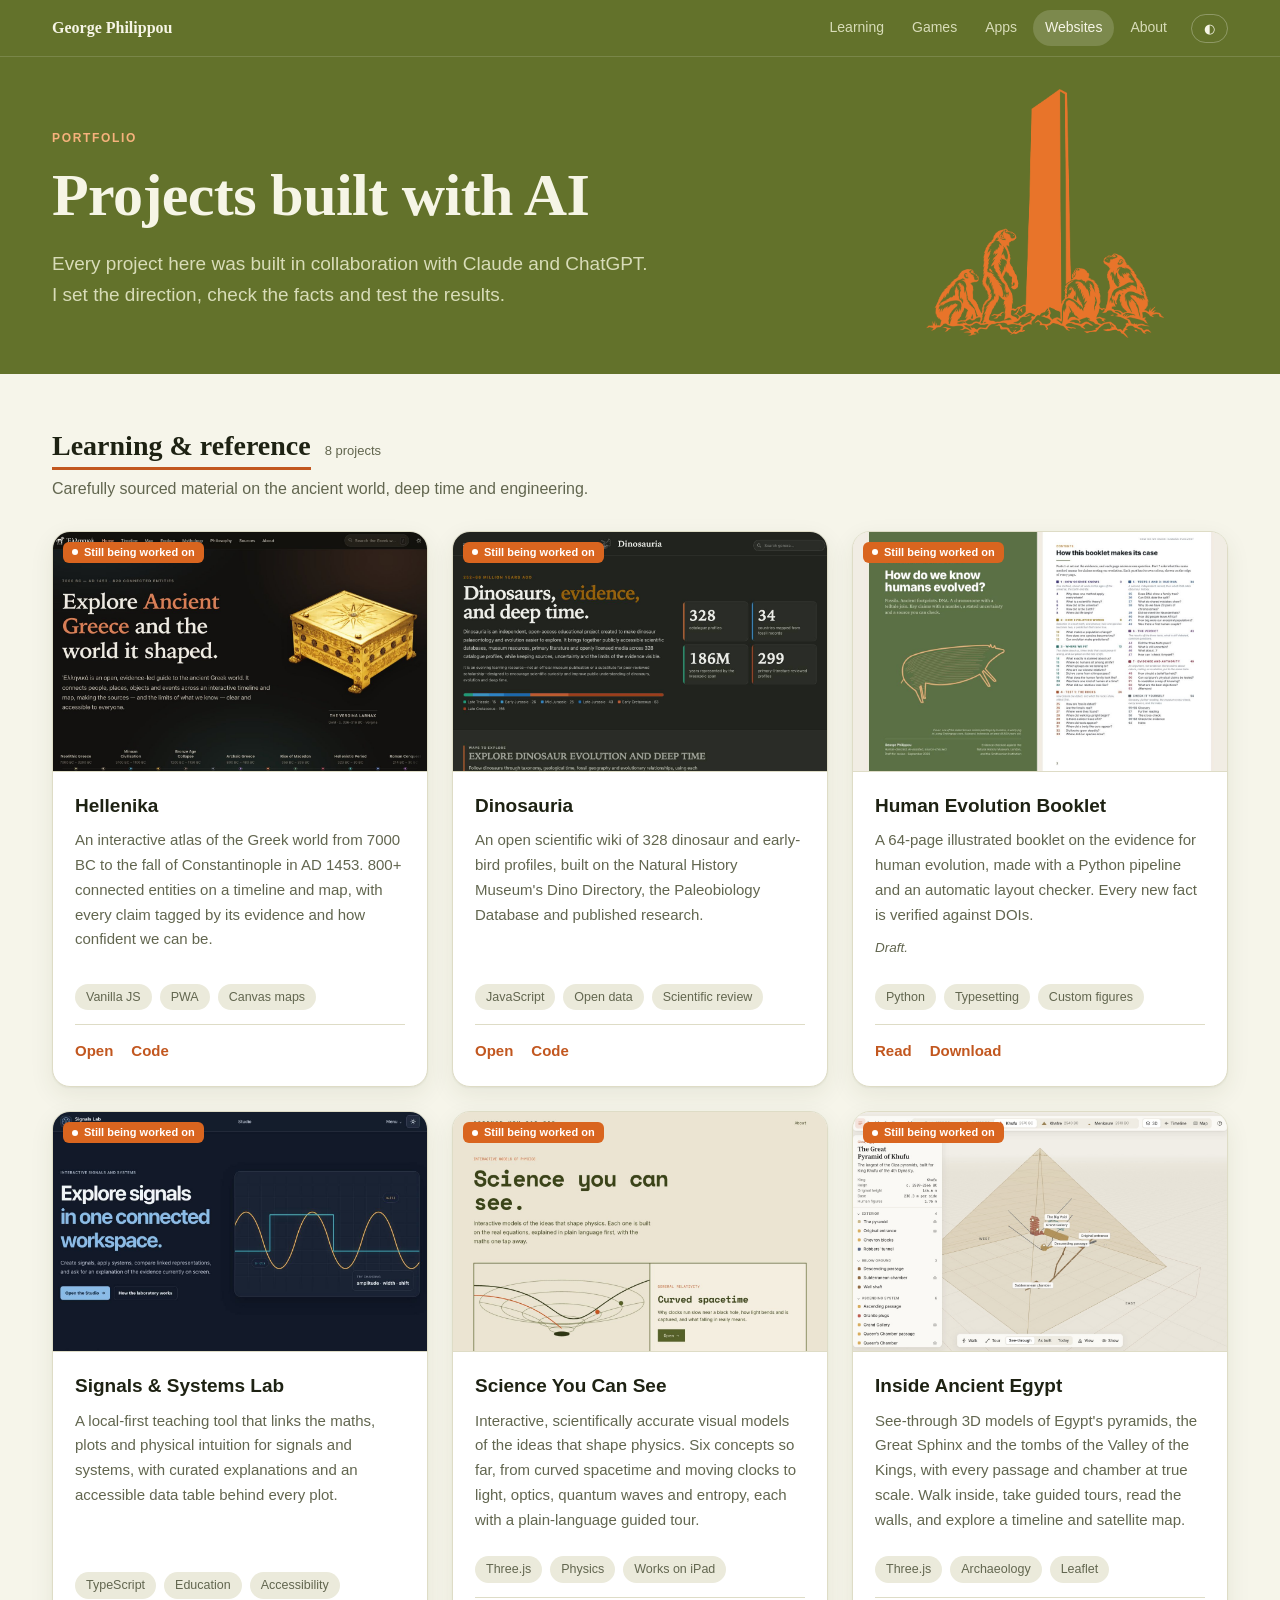
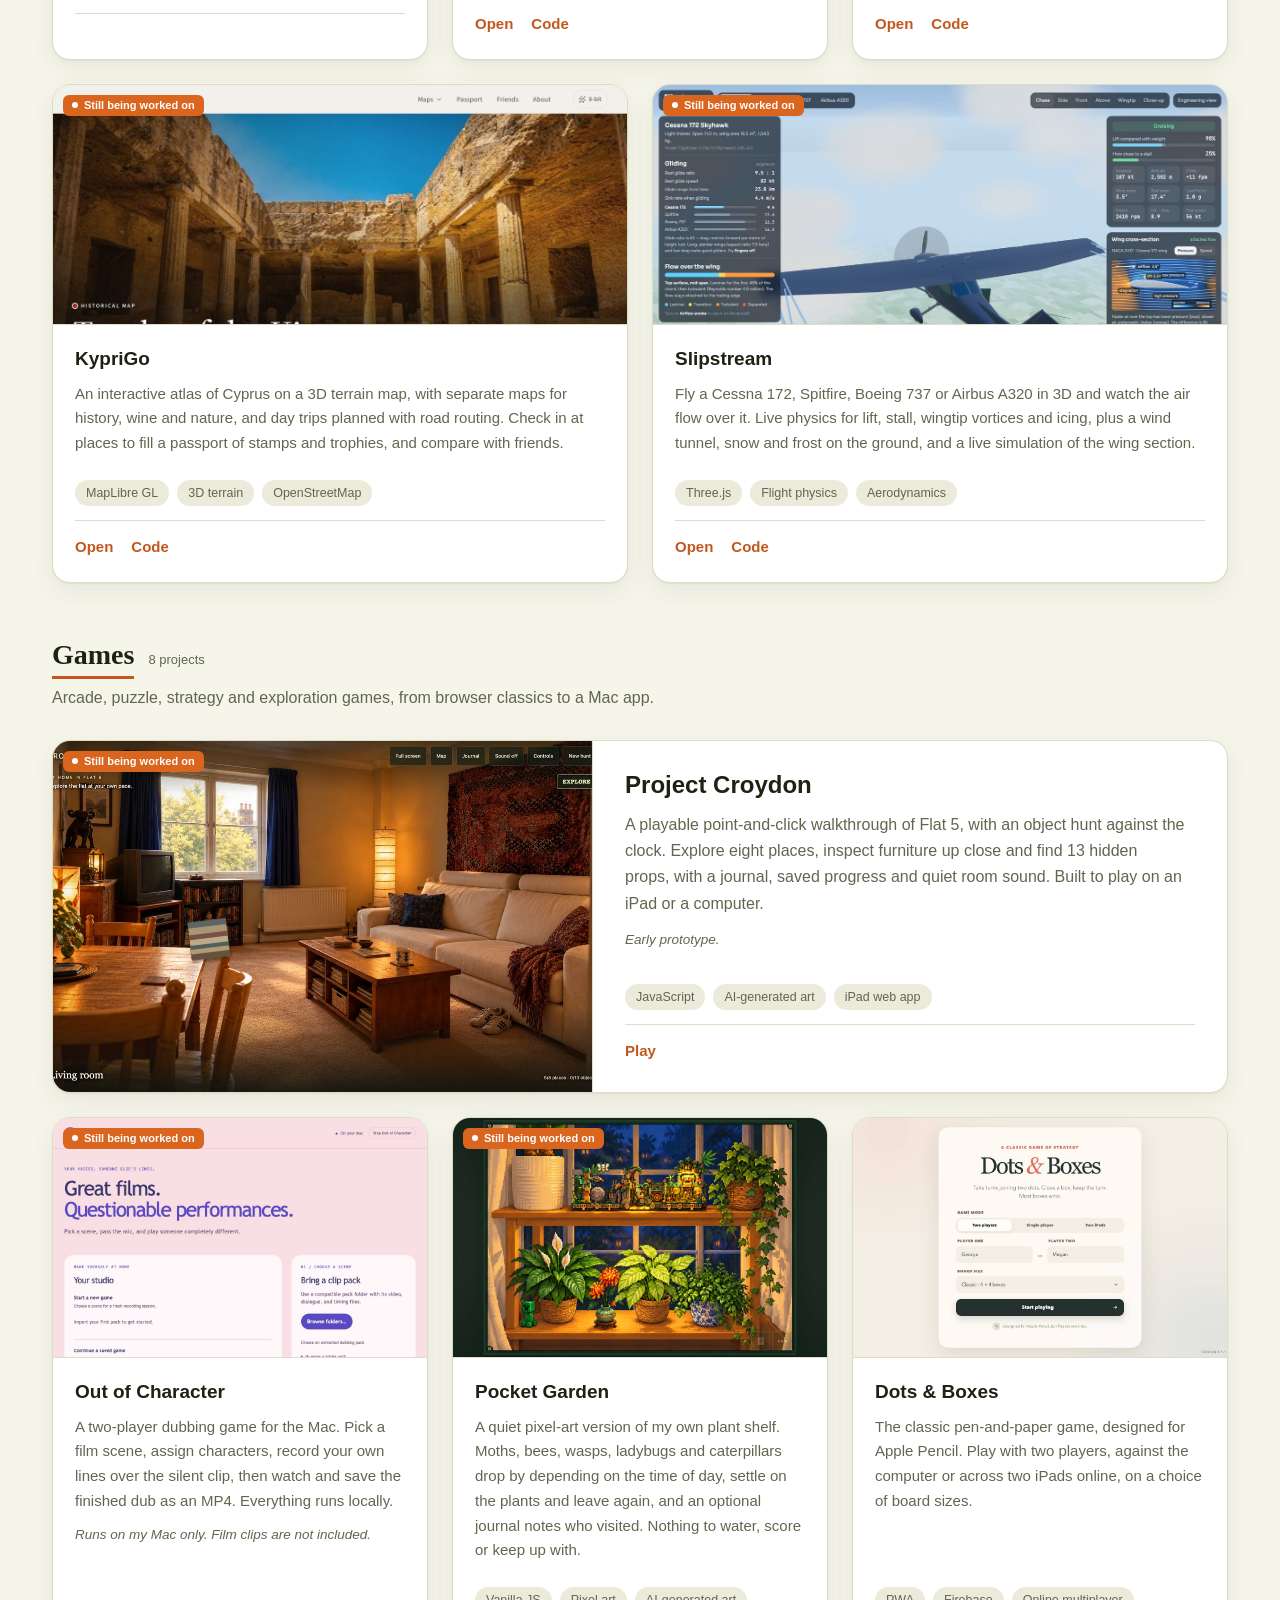
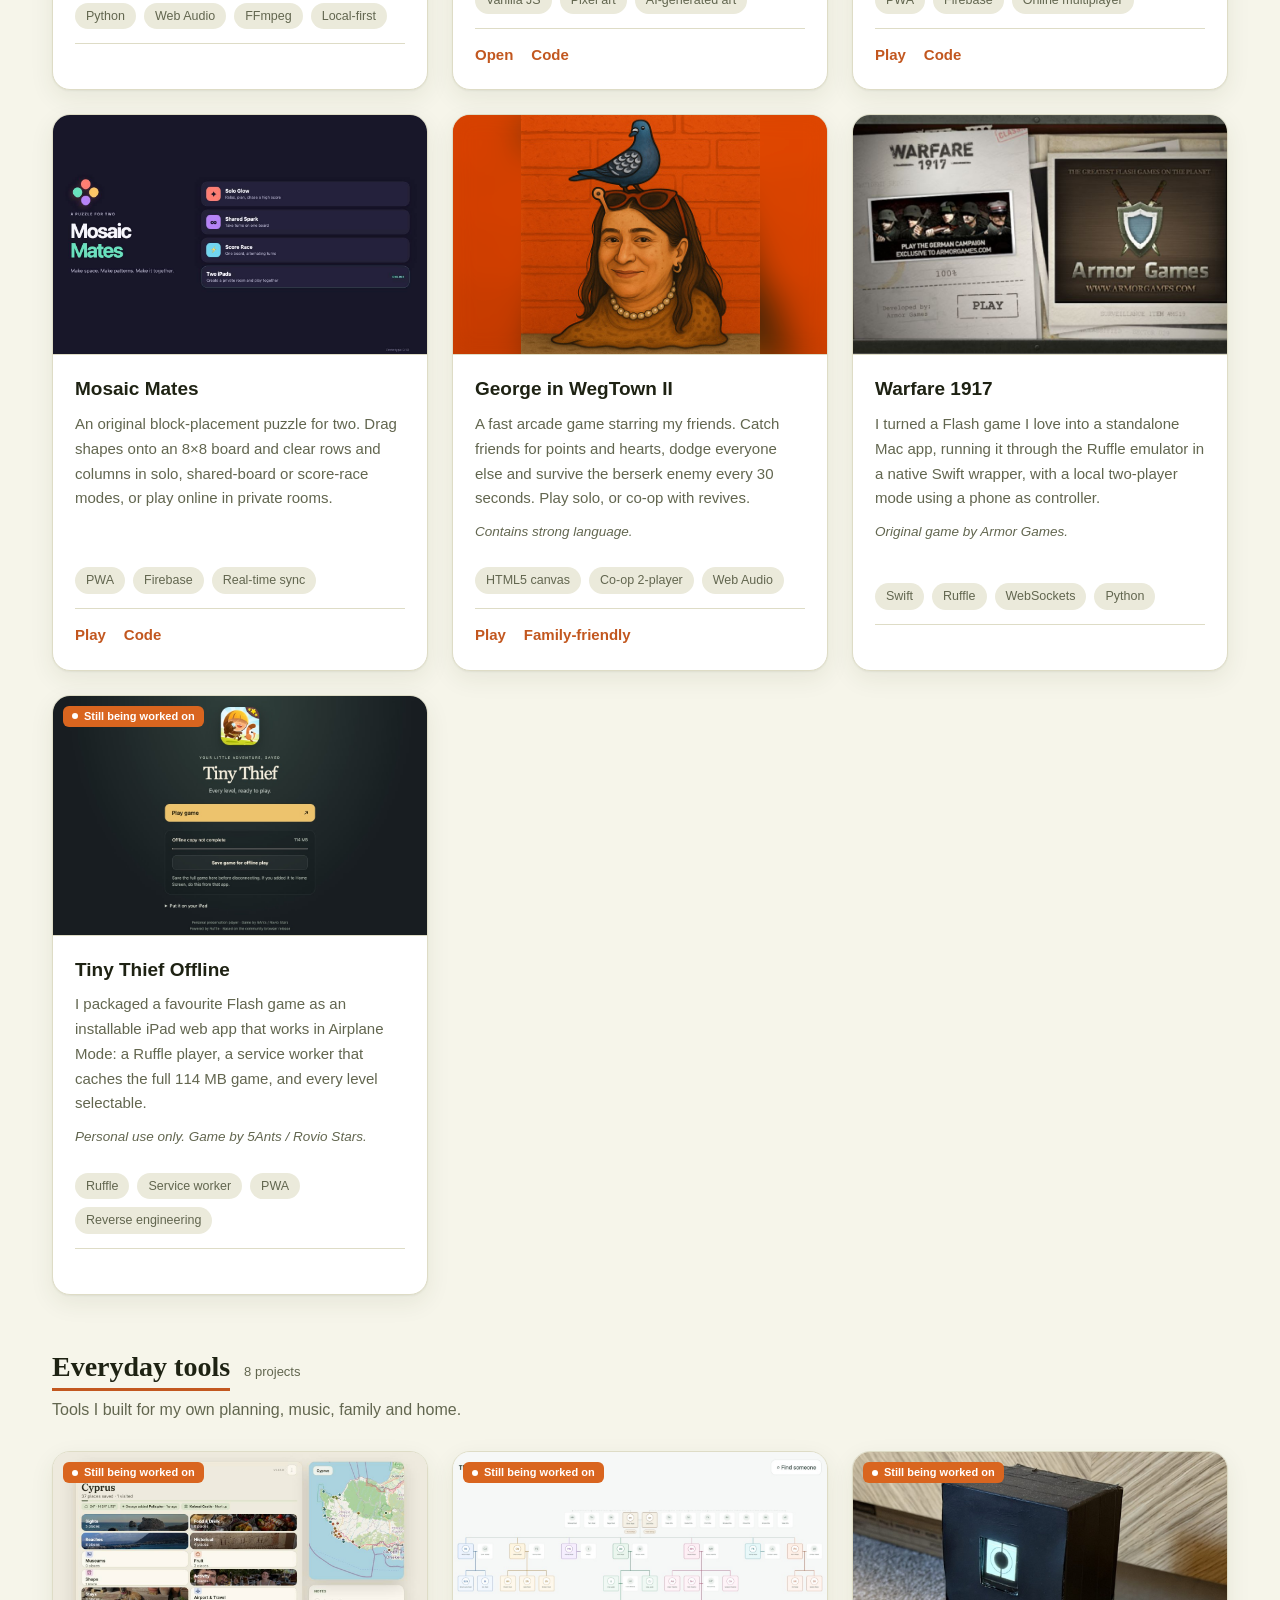
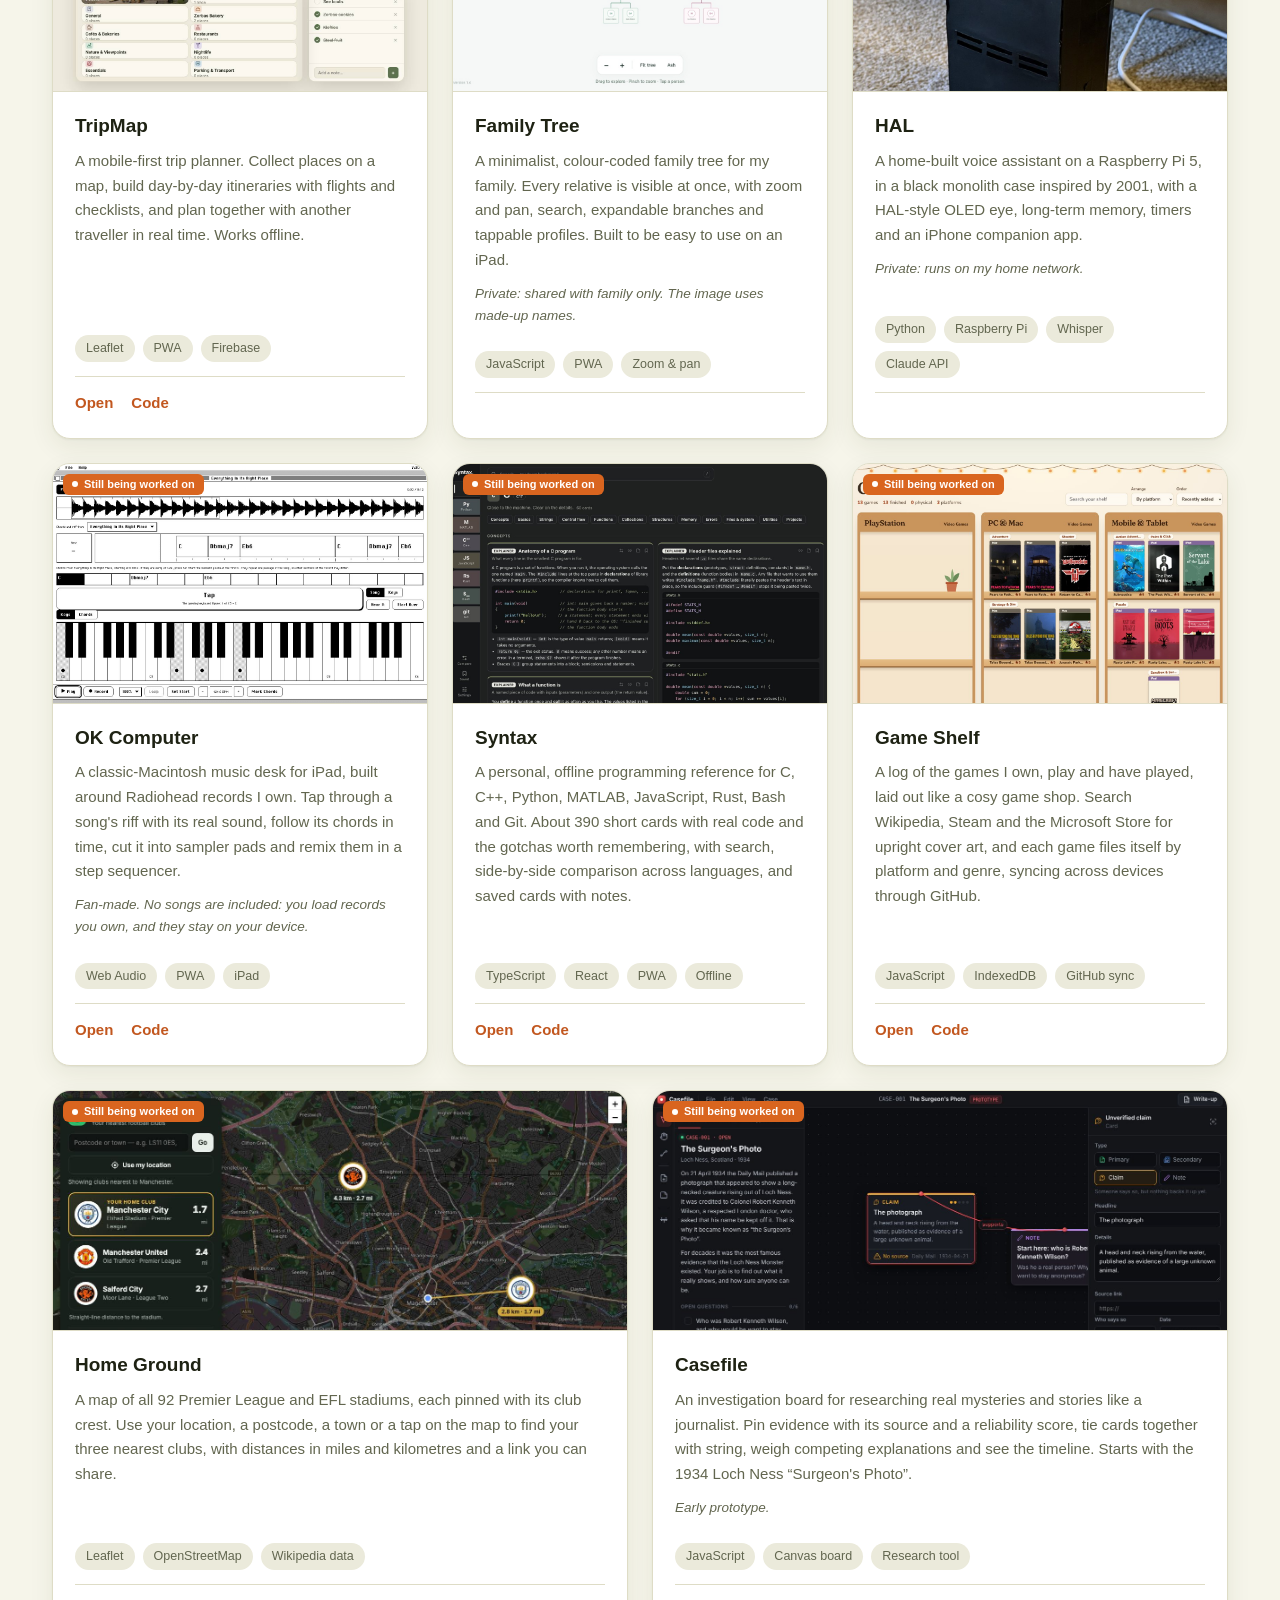
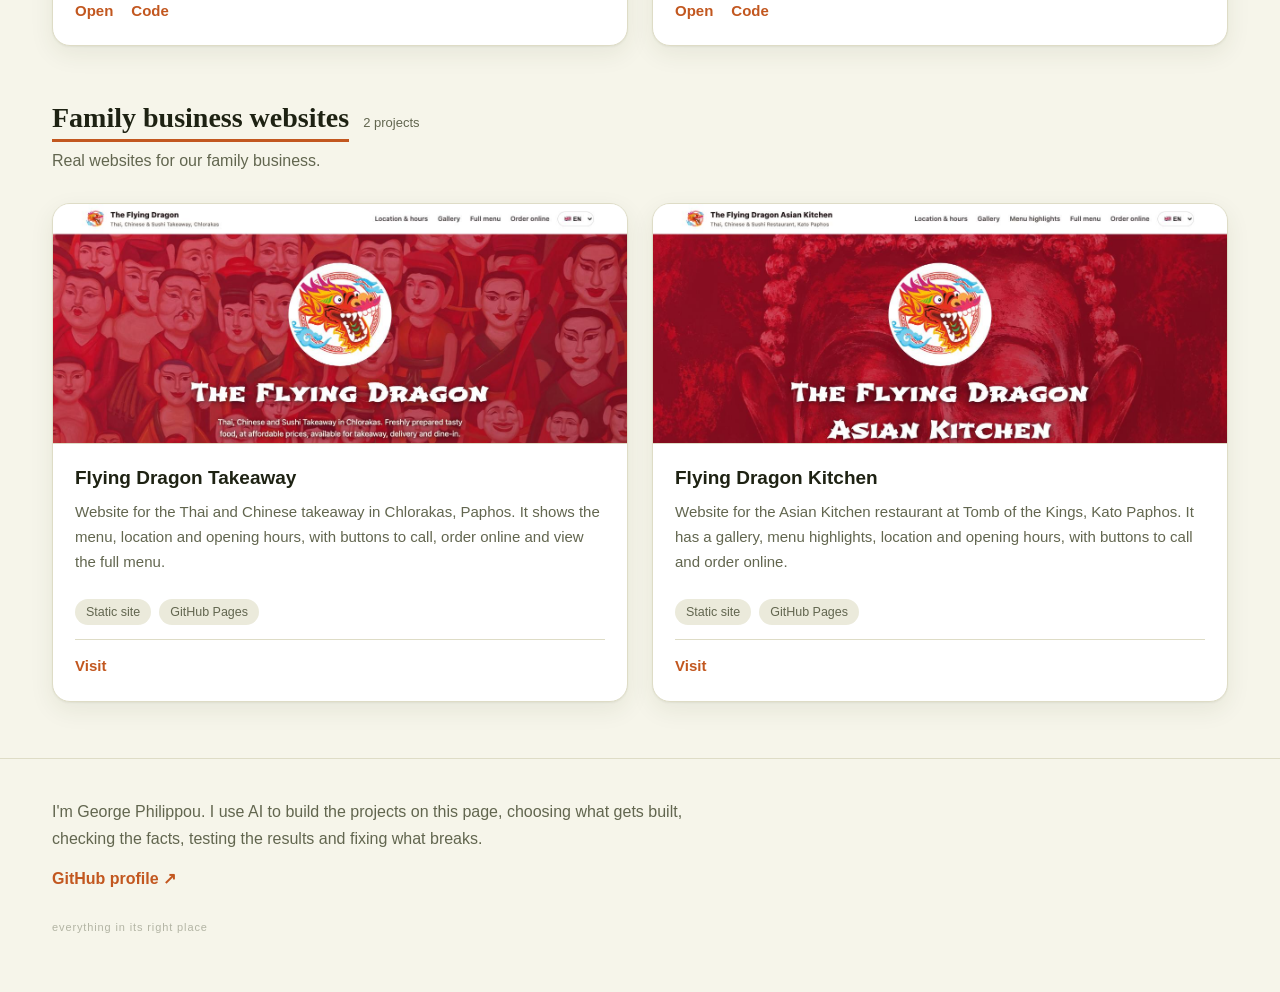
==== commit 3902a664: "Add Pocket Garden Co-Authored-By: Claude Opus 5.5 <noreply@anthropic.com>" ====
--- a/index.html
+++ b/index.html
@@ -156,7 +156,7 @@
 <dialog id="hal" class="pop"><button class="x" aria-label="Close" data-close>×</button><div class="halbody"><div class="eye"></div><h3>I'm sorry, Dave. I'm afraid I can't do that.</h3><p>(You found the HAL easter egg.)</p></div></dialog>
 <div class="toast" id="toast" role="status"></div>
 <script>
-const ITEMS=[{"cat": "learn", "catName": "Learning & reference", "title": "Hellenika", "img": "img/hellenika.jpg", "alt": "Hellenika home page", "desc": "An interactive atlas of the Greek world from 7000 BC to the fall of Constantinople in AD 1453. 800+ connected entities on a timeline and map, with every claim tagged by its evidence and how confident we can be.", "tags": ["Vanilla JS", "PWA", "Canvas maps"], "note": "", "links": [["https://georgephilippou.github.io/Hellenika/", "Open"], ["https://github.com/GeorgePhilippou/Hellenika", "Code"]], "short": "Hellenika", "wip": true}, {"cat": "learn", "catName": "Learning & reference", "title": "Dinosauria", "img": "img/dinosauria.jpg", "alt": "Dinosauria home page", "desc": "An open scientific wiki of 328 dinosaur and early-bird profiles, built on the Natural History Museum's Dino Directory, the Paleobiology Database and published research.", "tags": ["JavaScript", "Open data", "Scientific review"], "note": "", "links": [["https://georgephilippou.github.io/Dinosauria/", "Open"], ["https://github.com/GeorgePhilippou/Dinosauria", "Code"]], "short": "Dinosauria", "wip": true}, {"cat": "learn", "catName": "Learning & reference", "title": "Human Evolution Booklet", "img": "img/booklet.jpg", "alt": "Cover and first page of the Human Evolution Booklet", "desc": "A 64-page illustrated booklet on the evidence for human evolution, made with a Python pipeline and an automatic layout checker. Every new fact is verified against DOIs.", "tags": ["Python", "Typesetting", "Custom figures"], "note": "Draft.", "links": [["https://georgephilippou.github.io/booklet-pdf/Human-Evolution-Booklet.pdf", "Read"], ["https://georgephilippou.github.io/booklet-pdf/Human-Evolution-Booklet.pdf#dl", "Download"]], "short": "Human Evolution Booklet", "id": "booklet", "wip": true}, {"cat": "learn", "catName": "Learning & reference", "title": "Signals & Systems Lab", "img": "img/signals.jpg", "alt": "Signals Lab home page", "desc": "A local-first teaching tool that links the maths, plots and physical intuition for signals and systems, with curated explanations and an accessible data table behind every plot.", "tags": ["TypeScript", "Education", "Accessibility"], "note": "", "links": [], "short": "Signals Lab", "wip": true}, {"cat": "learn", "catName": "Learning & reference", "title": "Science You Can See", "img": "img/theoria.jpg", "alt": "Science You Can See home page", "desc": "Interactive, scientifically accurate visual models of the ideas that shape physics. Six concepts so far, from curved spacetime and moving clocks to light, optics, quantum waves and entropy, each with a plain-language guided tour.", "tags": ["Three.js", "Physics", "Works on iPad"], "note": "", "links": [["https://georgephilippou.github.io/theoria/", "Open"], ["https://github.com/GeorgePhilippou/theoria", "Code"]], "short": "Science You Can See", "wip": true}, {"cat": "learn", "catName": "Learning & reference", "title": "Inside Ancient Egypt", "img": "img/pyramids.jpg", "alt": "Inside Ancient Egypt: a see-through Great Pyramid showing its passages and chambers", "desc": "See-through 3D models of Egypt's pyramids, the Great Sphinx and the tombs of the Valley of the Kings, with every passage and chamber at true scale. Walk inside, take guided tours, read the walls, and explore a timeline and satellite map.", "tags": ["Three.js", "Archaeology", "Leaflet"], "note": "", "links": [["https://georgephilippou.github.io/inside-the-pyramids/", "Open"], ["https://github.com/GeorgePhilippou/inside-the-pyramids", "Code"]], "short": "Inside Ancient Egypt", "wip": true}, {"cat": "learn", "catName": "Learning & reference", "title": "KypriGo", "img": "img/kypros.jpg", "alt": "KypriGo home page with a photo of the Tombs of the Kings", "desc": "An interactive atlas of Cyprus on a 3D terrain map, with separate maps for history, wine and nature, and day trips planned with road routing. Check in at places to fill a passport of stamps and trophies, and compare with friends.", "tags": ["MapLibre GL", "3D terrain", "OpenStreetMap"], "note": "", "links": [["https://georgephilippou.github.io/kypros-atlas/", "Open"], ["https://github.com/GeorgePhilippou/kypros-atlas", "Code"]], "short": "KypriGo", "wip": true}, {"cat": "learn", "catName": "Learning & reference", "title": "Slipstream", "img": "img/slipstream.jpg", "alt": "Slipstream: a Cessna 172 in flight with live lift, stall and wing cross-section readouts", "desc": "Fly a Cessna 172, Spitfire, Boeing 737 or Airbus A320 in 3D and watch the air flow over it. Live physics for lift, stall, wingtip vortices and icing, plus a wind tunnel, snow and frost on the ground, and a live simulation of the wing section.", "tags": ["Three.js", "Flight physics", "Aerodynamics"], "note": "", "links": [["https://georgephilippou.github.io/slipstream-lab/", "Open"], ["https://github.com/GeorgePhilippou/slipstream-lab", "Code"]], "short": "Slipstream", "wip": true}, {"cat": "apps", "catName": "Everyday tools", "title": "TripMap", "img": "img/tripmap.jpg", "alt": "TripMap", "desc": "A mobile-first trip planner. Collect places on a map, build day-by-day itineraries with flights and checklists, and plan together with another traveller in real time. Works offline.", "tags": ["Leaflet", "PWA", "Firebase"], "note": "", "links": [["https://georgephilippou.github.io/TripMap/", "Open"], ["https://github.com/GeorgePhilippou/TripMap", "Code"]], "short": "TripMap", "wip": true}, {"cat": "apps", "catName": "Everyday tools", "title": "Family Tree", "img": "img/familytree.jpg", "alt": "Family Tree app with a colour-coded tree of made-up names", "desc": "A minimalist, colour-coded family tree for my family. Every relative is visible at once, with zoom and pan, search, expandable branches and tappable profiles. Built to be easy to use on an iPad.", "tags": ["JavaScript", "PWA", "Zoom & pan"], "note": "Private: shared with family only. The image uses made-up names.", "links": [], "short": "Family Tree", "wip": true}, {"cat": "apps", "catName": "Everyday tools", "title": "HAL", "img": "img/hal.jpg", "alt": "HAL: a black monolith-style box with a glowing OLED eye and speaker vents", "desc": "A home-built voice assistant on a Raspberry Pi 5, in a black monolith case inspired by 2001, with a HAL-style OLED eye, long-term memory, timers and an iPhone companion app.", "tags": ["Python", "Raspberry Pi", "Whisper", "Claude API"], "note": "Private: runs on my home network.", "links": [], "short": "HAL", "wip": true}, {"cat": "apps", "catName": "Everyday tools", "title": "OK Computer", "img": "img/okcomputer.jpg", "alt": "OK Computer: a one-bit classic Mac window with a song's waveform, scrolling chords, a riff Tap pad and a keyboard", "desc": "A classic-Macintosh music desk for iPad, built around Radiohead records I own. Tap through a song's riff with its real sound, follow its chords in time, cut it into sampler pads and remix them in a step sequencer.", "tags": ["Web Audio", "PWA", "iPad"], "note": "Fan-made. No songs are included: you load records you own, and they stay on your device.", "links": [["https://georgephilippou.github.io/undertow-studio/", "Open"], ["https://github.com/GeorgePhilippou/undertow-studio", "Code"]], "short": "OK Computer", "wip": true}, {"cat": "apps", "catName": "Everyday tools", "title": "Syntax", "img": "img/syntax.jpg", "alt": "Syntax showing C reference cards", "desc": "A personal, offline programming reference for C, C++, Python, MATLAB, JavaScript, Rust, Bash and Git. About 390 short cards with real code and the gotchas worth remembering, with search, side-by-side comparison across languages, and saved cards with notes.", "tags": ["TypeScript", "React", "PWA", "Offline"], "note": "", "links": [["https://georgephilippou.github.io/syntax/", "Open"], ["https://github.com/GeorgePhilippou/syntax", "Code"]], "short": "Syntax", "wip": true}, {"cat": "apps", "catName": "Everyday tools", "title": "Game Shelf", "img": "img/gameshelf.jpg", "alt": "Game Shelf: game cases on cosy oak bookcases, one per platform", "desc": "A log of the games I own, play and have played, laid out like a cosy game shop. Search Wikipedia, Steam and the Microsoft Store for upright cover art, and each game files itself by platform and genre, syncing across devices through GitHub.", "tags": ["JavaScript", "IndexedDB", "GitHub sync"], "note": "", "links": [["https://georgephilippou.github.io/game-shelf/", "Open"], ["https://github.com/GeorgePhilippou/game-shelf", "Code"]], "short": "Game Shelf", "wip": true}, {"cat": "apps", "catName": "Everyday tools", "title": "Home Ground", "img": "img/homeground.jpg", "alt": "Home Ground: a map of Manchester with club crests on Manchester City, Manchester United and Salford City's stadiums, and their distances", "desc": "A map of all 92 Premier League and EFL stadiums, each pinned with its club crest. Use your location, a postcode, a town or a tap on the map to find your three nearest clubs, with distances in miles and kilometres and a link you can share.", "tags": ["Leaflet", "OpenStreetMap", "Wikipedia data"], "note": "", "links": [["https://georgephilippou.github.io/home-ground/", "Open"], ["https://github.com/GeorgePhilippou/home-ground", "Code"]], "short": "Home Ground", "wip": true}, {"cat": "apps", "catName": "Everyday tools", "title": "Casefile", "img": "img/casefile.jpg", "alt": "Casefile: an investigation board with evidence cards joined by red string, a case brief and an inspector panel", "desc": "An investigation board for researching real mysteries and stories like a journalist. Pin evidence with its source and a reliability score, tie cards together with string, weigh competing explanations and see the timeline. Starts with the 1934 Loch Ness \u201cSurgeon's Photo\u201d.", "tags": ["JavaScript", "Canvas board", "Research tool"], "note": "Early prototype.", "links": [["casefile/", "Open"], ["https://github.com/GeorgePhilippou/Portfolio/tree/main/casefile", "Code"]], "short": "Casefile", "wip": true}, {"cat": "games", "catName": "Games", "title": "Project Croydon", "img": "img/croydon.jpg", "alt": "Project Croydon: the living room of Flat 5 in the game", "feature": true, "desc": "A playable point-and-click walkthrough of Flat 5, with an object hunt against the clock. Explore eight places, inspect furniture up close and find 13 hidden props, with a journal, saved progress and quiet room sound. Built to play on an iPad or a computer.", "tags": ["JavaScript", "AI-generated art", "iPad web app"], "note": "Early prototype.", "links": [["https://georgephilippou.github.io/project-croydon-play/", "Play"]], "short": "Project Croydon", "wip": true}, {"cat": "games", "catName": "Games", "title": "Out of Character", "img": "img/outofcharacter.jpg", "alt": "Out of Character home screen: Great films. Questionable performances.", "desc": "A two-player dubbing game for the Mac. Pick a film scene, assign characters, record your own lines over the silent clip, then watch and save the finished dub as an MP4. Everything runs locally.", "tags": ["Python", "Web Audio", "FFmpeg", "Local-first"], "note": "Runs on my Mac only. Film clips are not included.", "links": [], "short": "Out of Character", "wip": true}, {"cat": "games", "catName": "Games", "title": "Dots & Boxes", "img": "img/dots.jpg", "alt": "Dots and Boxes start screen", "desc": "The classic pen-and-paper game, designed for Apple Pencil. Play with two players, against the computer or across two iPads online, on a choice of board sizes.", "tags": ["PWA", "Firebase", "Online multiplayer"], "note": "", "links": [["https://georgephilippou.github.io/dots-and-boxes/", "Play"], ["https://github.com/GeorgePhilippou/dots-and-boxes", "Code"]], "short": "Dots & Boxes", "wip": false}, {"cat": "games", "catName": "Games", "title": "Mosaic Mates", "img": "img/mosaic.jpg", "alt": "Mosaic Mates menu", "desc": "An original block-placement puzzle for two. Drag shapes onto an 8×8 board and clear rows and columns in solo, shared-board or score-race modes, or play online in private rooms.", "tags": ["PWA", "Firebase", "Real-time sync"], "note": "", "links": [["https://georgephilippou.github.io/mosaic-mates/", "Play"], ["https://github.com/GeorgePhilippou/mosaic-mates", "Code"]], "short": "Mosaic Mates", "wip": false}, {"cat": "games", "catName": "Games", "title": "George in WegTown II", "img": "img/wegtown-icon.jpg", "alt": "George in WegTown II app icon: an illustrated friend with a pigeon on her head", "desc": "A fast arcade game starring my friends. Catch friends for points and hearts, dodge everyone else and survive the berserk enemy every 30 seconds. Play solo, or co-op with revives.", "tags": ["HTML5 canvas", "Co-op 2-player", "Web Audio"], "note": "Contains strong language.", "links": [["games/wegtown-original/", "Play"], ["games/wegtown/", "Family-friendly"]], "short": "George in WegTown II", "wip": false, "icon": true}, {"cat": "games", "catName": "Games", "title": "Warfare 1917", "img": "img/warfare.jpg", "alt": "Warfare 1917 title screen running in the standalone app", "desc": "I turned a Flash game I love into a standalone Mac app, running it through the Ruffle emulator in a native Swift wrapper, with a local two-player mode using a phone as controller.", "tags": ["Swift", "Ruffle", "WebSockets", "Python"], "note": "Original game by Armor Games.", "links": [], "short": "Warfare 1917", "wip": false}, {"cat": "games", "catName": "Games", "title": "Tiny Thief Offline", "img": "img/tinythief.jpg", "alt": "Tiny Thief Offline landing page with a Play game button and offline download", "desc": "I packaged a favourite Flash game as an installable iPad web app that works in Airplane Mode: a Ruffle player, a service worker that caches the full 114 MB game, and every level selectable.", "tags": ["Ruffle", "Service worker", "PWA", "Reverse engineering"], "note": "Personal use only. Game by 5Ants / Rovio Stars.", "links": [], "short": "Tiny Thief Offline", "wip": true}, {"cat": "business", "catName": "Family business websites", "title": "Flying Dragon Takeaway", "img": "img/fd-emba.jpg", "alt": "The Flying Dragon Thai and Chinese Takeaway", "desc": "Website for the Thai and Chinese takeaway in Chlorakas, Paphos. It shows the menu, location and opening hours, with buttons to call, order online and view the full menu.", "tags": ["Static site", "GitHub Pages"], "note": "", "links": [["https://theflyingdragonpaphos.github.io/FlyingDragonEmba/", "Visit"]], "short": "Flying Dragon · Takeaway", "wip": false}, {"cat": "business", "catName": "Family business websites", "title": "Flying Dragon Kitchen", "img": "img/fd-tomb.jpg", "alt": "The Flying Dragon Asian Kitchen", "desc": "Website for the Asian Kitchen restaurant at Tomb of the Kings, Kato Paphos. It has a gallery, menu highlights, location and opening hours, with buttons to call and order online.", "tags": ["Static site", "GitHub Pages"], "note": "", "links": [["https://theflyingdragonpaphos.github.io/flyingdragontombofkings/", "Visit"]], "short": "Flying Dragon · Asian Kitchen", "wip": false}];
+const ITEMS=[{"cat": "learn", "catName": "Learning & reference", "title": "Hellenika", "img": "img/hellenika.jpg", "alt": "Hellenika home page", "desc": "An interactive atlas of the Greek world from 7000 BC to the fall of Constantinople in AD 1453. 800+ connected entities on a timeline and map, with every claim tagged by its evidence and how confident we can be.", "tags": ["Vanilla JS", "PWA", "Canvas maps"], "note": "", "links": [["https://georgephilippou.github.io/Hellenika/", "Open"], ["https://github.com/GeorgePhilippou/Hellenika", "Code"]], "short": "Hellenika", "wip": true}, {"cat": "learn", "catName": "Learning & reference", "title": "Dinosauria", "img": "img/dinosauria.jpg", "alt": "Dinosauria home page", "desc": "An open scientific wiki of 328 dinosaur and early-bird profiles, built on the Natural History Museum's Dino Directory, the Paleobiology Database and published research.", "tags": ["JavaScript", "Open data", "Scientific review"], "note": "", "links": [["https://georgephilippou.github.io/Dinosauria/", "Open"], ["https://github.com/GeorgePhilippou/Dinosauria", "Code"]], "short": "Dinosauria", "wip": true}, {"cat": "learn", "catName": "Learning & reference", "title": "Human Evolution Booklet", "img": "img/booklet.jpg", "alt": "Cover and first page of the Human Evolution Booklet", "desc": "A 64-page illustrated booklet on the evidence for human evolution, made with a Python pipeline and an automatic layout checker. Every new fact is verified against DOIs.", "tags": ["Python", "Typesetting", "Custom figures"], "note": "Draft.", "links": [["https://georgephilippou.github.io/booklet-pdf/Human-Evolution-Booklet.pdf", "Read"], ["https://georgephilippou.github.io/booklet-pdf/Human-Evolution-Booklet.pdf#dl", "Download"]], "short": "Human Evolution Booklet", "id": "booklet", "wip": true}, {"cat": "learn", "catName": "Learning & reference", "title": "Signals & Systems Lab", "img": "img/signals.jpg", "alt": "Signals Lab home page", "desc": "A local-first teaching tool that links the maths, plots and physical intuition for signals and systems, with curated explanations and an accessible data table behind every plot.", "tags": ["TypeScript", "Education", "Accessibility"], "note": "", "links": [], "short": "Signals Lab", "wip": true}, {"cat": "learn", "catName": "Learning & reference", "title": "Science You Can See", "img": "img/theoria.jpg", "alt": "Science You Can See home page", "desc": "Interactive, scientifically accurate visual models of the ideas that shape physics. Six concepts so far, from curved spacetime and moving clocks to light, optics, quantum waves and entropy, each with a plain-language guided tour.", "tags": ["Three.js", "Physics", "Works on iPad"], "note": "", "links": [["https://georgephilippou.github.io/theoria/", "Open"], ["https://github.com/GeorgePhilippou/theoria", "Code"]], "short": "Science You Can See", "wip": true}, {"cat": "learn", "catName": "Learning & reference", "title": "Inside Ancient Egypt", "img": "img/pyramids.jpg", "alt": "Inside Ancient Egypt: a see-through Great Pyramid showing its passages and chambers", "desc": "See-through 3D models of Egypt's pyramids, the Great Sphinx and the tombs of the Valley of the Kings, with every passage and chamber at true scale. Walk inside, take guided tours, read the walls, and explore a timeline and satellite map.", "tags": ["Three.js", "Archaeology", "Leaflet"], "note": "", "links": [["https://georgephilippou.github.io/inside-the-pyramids/", "Open"], ["https://github.com/GeorgePhilippou/inside-the-pyramids", "Code"]], "short": "Inside Ancient Egypt", "wip": true}, {"cat": "learn", "catName": "Learning & reference", "title": "KypriGo", "img": "img/kypros.jpg", "alt": "KypriGo home page with a photo of the Tombs of the Kings", "desc": "An interactive atlas of Cyprus on a 3D terrain map, with separate maps for history, wine and nature, and day trips planned with road routing. Check in at places to fill a passport of stamps and trophies, and compare with friends.", "tags": ["MapLibre GL", "3D terrain", "OpenStreetMap"], "note": "", "links": [["https://georgephilippou.github.io/kypros-atlas/", "Open"], ["https://github.com/GeorgePhilippou/kypros-atlas", "Code"]], "short": "KypriGo", "wip": true}, {"cat": "learn", "catName": "Learning & reference", "title": "Slipstream", "img": "img/slipstream.jpg", "alt": "Slipstream: a Cessna 172 in flight with live lift, stall and wing cross-section readouts", "desc": "Fly a Cessna 172, Spitfire, Boeing 737 or Airbus A320 in 3D and watch the air flow over it. Live physics for lift, stall, wingtip vortices and icing, plus a wind tunnel, snow and frost on the ground, and a live simulation of the wing section.", "tags": ["Three.js", "Flight physics", "Aerodynamics"], "note": "", "links": [["https://georgephilippou.github.io/slipstream-lab/", "Open"], ["https://github.com/GeorgePhilippou/slipstream-lab", "Code"]], "short": "Slipstream", "wip": true}, {"cat": "apps", "catName": "Everyday tools", "title": "TripMap", "img": "img/tripmap.jpg", "alt": "TripMap", "desc": "A mobile-first trip planner. Collect places on a map, build day-by-day itineraries with flights and checklists, and plan together with another traveller in real time. Works offline.", "tags": ["Leaflet", "PWA", "Firebase"], "note": "", "links": [["https://georgephilippou.github.io/TripMap/", "Open"], ["https://github.com/GeorgePhilippou/TripMap", "Code"]], "short": "TripMap", "wip": true}, {"cat": "apps", "catName": "Everyday tools", "title": "Family Tree", "img": "img/familytree.jpg", "alt": "Family Tree app with a colour-coded tree of made-up names", "desc": "A minimalist, colour-coded family tree for my family. Every relative is visible at once, with zoom and pan, search, expandable branches and tappable profiles. Built to be easy to use on an iPad.", "tags": ["JavaScript", "PWA", "Zoom & pan"], "note": "Private: shared with family only. The image uses made-up names.", "links": [], "short": "Family Tree", "wip": true}, {"cat": "apps", "catName": "Everyday tools", "title": "HAL", "img": "img/hal.jpg", "alt": "HAL: a black monolith-style box with a glowing OLED eye and speaker vents", "desc": "A home-built voice assistant on a Raspberry Pi 5, in a black monolith case inspired by 2001, with a HAL-style OLED eye, long-term memory, timers and an iPhone companion app.", "tags": ["Python", "Raspberry Pi", "Whisper", "Claude API"], "note": "Private: runs on my home network.", "links": [], "short": "HAL", "wip": true}, {"cat": "apps", "catName": "Everyday tools", "title": "OK Computer", "img": "img/okcomputer.jpg", "alt": "OK Computer: a one-bit classic Mac window with a song's waveform, scrolling chords, a riff Tap pad and a keyboard", "desc": "A classic-Macintosh music desk for iPad, built around Radiohead records I own. Tap through a song's riff with its real sound, follow its chords in time, cut it into sampler pads and remix them in a step sequencer.", "tags": ["Web Audio", "PWA", "iPad"], "note": "Fan-made. No songs are included: you load records you own, and they stay on your device.", "links": [["https://georgephilippou.github.io/undertow-studio/", "Open"], ["https://github.com/GeorgePhilippou/undertow-studio", "Code"]], "short": "OK Computer", "wip": true}, {"cat": "apps", "catName": "Everyday tools", "title": "Syntax", "img": "img/syntax.jpg", "alt": "Syntax showing C reference cards", "desc": "A personal, offline programming reference for C, C++, Python, MATLAB, JavaScript, Rust, Bash and Git. About 390 short cards with real code and the gotchas worth remembering, with search, side-by-side comparison across languages, and saved cards with notes.", "tags": ["TypeScript", "React", "PWA", "Offline"], "note": "", "links": [["https://georgephilippou.github.io/syntax/", "Open"], ["https://github.com/GeorgePhilippou/syntax", "Code"]], "short": "Syntax", "wip": true}, {"cat": "apps", "catName": "Everyday tools", "title": "Game Shelf", "img": "img/gameshelf.jpg", "alt": "Game Shelf: game cases on cosy oak bookcases, one per platform", "desc": "A log of the games I own, play and have played, laid out like a cosy game shop. Search Wikipedia, Steam and the Microsoft Store for upright cover art, and each game files itself by platform and genre, syncing across devices through GitHub.", "tags": ["JavaScript", "IndexedDB", "GitHub sync"], "note": "", "links": [["https://georgephilippou.github.io/game-shelf/", "Open"], ["https://github.com/GeorgePhilippou/game-shelf", "Code"]], "short": "Game Shelf", "wip": true}, {"cat": "apps", "catName": "Everyday tools", "title": "Home Ground", "img": "img/homeground.jpg", "alt": "Home Ground: a map of Manchester with club crests on Manchester City, Manchester United and Salford City's stadiums, and their distances", "desc": "A map of all 92 Premier League and EFL stadiums, each pinned with its club crest. Use your location, a postcode, a town or a tap on the map to find your three nearest clubs, with distances in miles and kilometres and a link you can share.", "tags": ["Leaflet", "OpenStreetMap", "Wikipedia data"], "note": "", "links": [["https://georgephilippou.github.io/home-ground/", "Open"], ["https://github.com/GeorgePhilippou/home-ground", "Code"]], "short": "Home Ground", "wip": true}, {"cat": "apps", "catName": "Everyday tools", "title": "Casefile", "img": "img/casefile.jpg", "alt": "Casefile: an investigation board with evidence cards joined by red string, a case brief and an inspector panel", "desc": "An investigation board for researching real mysteries and stories like a journalist. Pin evidence with its source and a reliability score, tie cards together with string, weigh competing explanations and see the timeline. Starts with the 1934 Loch Ness \u201cSurgeon's Photo\u201d.", "tags": ["JavaScript", "Canvas board", "Research tool"], "note": "Early prototype.", "links": [["casefile/", "Open"], ["https://github.com/GeorgePhilippou/Portfolio/tree/main/casefile", "Code"]], "short": "Casefile", "wip": true}, {"cat": "games", "catName": "Games", "title": "Project Croydon", "img": "img/croydon.jpg", "alt": "Project Croydon: the living room of Flat 5 in the game", "feature": true, "desc": "A playable point-and-click walkthrough of Flat 5, with an object hunt against the clock. Explore eight places, inspect furniture up close and find 13 hidden props, with a journal, saved progress and quiet room sound. Built to play on an iPad or a computer.", "tags": ["JavaScript", "AI-generated art", "iPad web app"], "note": "Early prototype.", "links": [["https://georgephilippou.github.io/project-croydon-play/", "Play"]], "short": "Project Croydon", "wip": true}, {"cat": "games", "catName": "Games", "title": "Out of Character", "img": "img/outofcharacter.jpg", "alt": "Out of Character home screen: Great films. Questionable performances.", "desc": "A two-player dubbing game for the Mac. Pick a film scene, assign characters, record your own lines over the silent clip, then watch and save the finished dub as an MP4. Everything runs locally.", "tags": ["Python", "Web Audio", "FFmpeg", "Local-first"], "note": "Runs on my Mac only. Film clips are not included.", "links": [], "short": "Out of Character", "wip": true}, {"cat": "games", "catName": "Games", "title": "Pocket Garden", "img": "img/pocketgarden.jpg", "alt": "Pocket Garden: a pixel-art windowsill shelf of houseplants at dusk, with a moth resting by a lit LEGO temple", "desc": "A quiet pixel-art version of my own plant shelf. Moths, bees, wasps, ladybugs and caterpillars drop by depending on the time of day, settle on the plants and leave again, and an optional journal notes who visited. Nothing to water, score or keep up with.", "tags": ["Vanilla JS", "Pixel art", "AI-generated art"], "note": "", "links": [["https://georgephilippou.github.io/pocket-garden/", "Open"], ["https://github.com/GeorgePhilippou/pocket-garden", "Code"]], "short": "Pocket Garden", "wip": true}, {"cat": "games", "catName": "Games", "title": "Dots & Boxes", "img": "img/dots.jpg", "alt": "Dots and Boxes start screen", "desc": "The classic pen-and-paper game, designed for Apple Pencil. Play with two players, against the computer or across two iPads online, on a choice of board sizes.", "tags": ["PWA", "Firebase", "Online multiplayer"], "note": "", "links": [["https://georgephilippou.github.io/dots-and-boxes/", "Play"], ["https://github.com/GeorgePhilippou/dots-and-boxes", "Code"]], "short": "Dots & Boxes", "wip": false}, {"cat": "games", "catName": "Games", "title": "Mosaic Mates", "img": "img/mosaic.jpg", "alt": "Mosaic Mates menu", "desc": "An original block-placement puzzle for two. Drag shapes onto an 8×8 board and clear rows and columns in solo, shared-board or score-race modes, or play online in private rooms.", "tags": ["PWA", "Firebase", "Real-time sync"], "note": "", "links": [["https://georgephilippou.github.io/mosaic-mates/", "Play"], ["https://github.com/GeorgePhilippou/mosaic-mates", "Code"]], "short": "Mosaic Mates", "wip": false}, {"cat": "games", "catName": "Games", "title": "George in WegTown II", "img": "img/wegtown-icon.jpg", "alt": "George in WegTown II app icon: an illustrated friend with a pigeon on her head", "desc": "A fast arcade game starring my friends. Catch friends for points and hearts, dodge everyone else and survive the berserk enemy every 30 seconds. Play solo, or co-op with revives.", "tags": ["HTML5 canvas", "Co-op 2-player", "Web Audio"], "note": "Contains strong language.", "links": [["games/wegtown-original/", "Play"], ["games/wegtown/", "Family-friendly"]], "short": "George in WegTown II", "wip": false, "icon": true}, {"cat": "games", "catName": "Games", "title": "Warfare 1917", "img": "img/warfare.jpg", "alt": "Warfare 1917 title screen running in the standalone app", "desc": "I turned a Flash game I love into a standalone Mac app, running it through the Ruffle emulator in a native Swift wrapper, with a local two-player mode using a phone as controller.", "tags": ["Swift", "Ruffle", "WebSockets", "Python"], "note": "Original game by Armor Games.", "links": [], "short": "Warfare 1917", "wip": false}, {"cat": "games", "catName": "Games", "title": "Tiny Thief Offline", "img": "img/tinythief.jpg", "alt": "Tiny Thief Offline landing page with a Play game button and offline download", "desc": "I packaged a favourite Flash game as an installable iPad web app that works in Airplane Mode: a Ruffle player, a service worker that caches the full 114 MB game, and every level selectable.", "tags": ["Ruffle", "Service worker", "PWA", "Reverse engineering"], "note": "Personal use only. Game by 5Ants / Rovio Stars.", "links": [], "short": "Tiny Thief Offline", "wip": true}, {"cat": "business", "catName": "Family business websites", "title": "Flying Dragon Takeaway", "img": "img/fd-emba.jpg", "alt": "The Flying Dragon Thai and Chinese Takeaway", "desc": "Website for the Thai and Chinese takeaway in Chlorakas, Paphos. It shows the menu, location and opening hours, with buttons to call, order online and view the full menu.", "tags": ["Static site", "GitHub Pages"], "note": "", "links": [["https://theflyingdragonpaphos.github.io/FlyingDragonEmba/", "Visit"]], "short": "Flying Dragon · Takeaway", "wip": false}, {"cat": "business", "catName": "Family business websites", "title": "Flying Dragon Kitchen", "img": "img/fd-tomb.jpg", "alt": "The Flying Dragon Asian Kitchen", "desc": "Website for the Asian Kitchen restaurant at Tomb of the Kings, Kato Paphos. It has a gallery, menu highlights, location and opening hours, with buttons to call and order online.", "tags": ["Static site", "GitHub Pages"], "note": "", "links": [["https://theflyingdragonpaphos.github.io/flyingdragontombofkings/", "Visit"]], "short": "Flying Dragon · Asian Kitchen", "wip": false}];
 const SECTIONS=[
  ["learn","Learning & reference","Carefully sourced material on the ancient world, deep time and engineering."],
  ["games","Games","Arcade, puzzle, strategy and exploration games, from browser classics to a Mac app."],
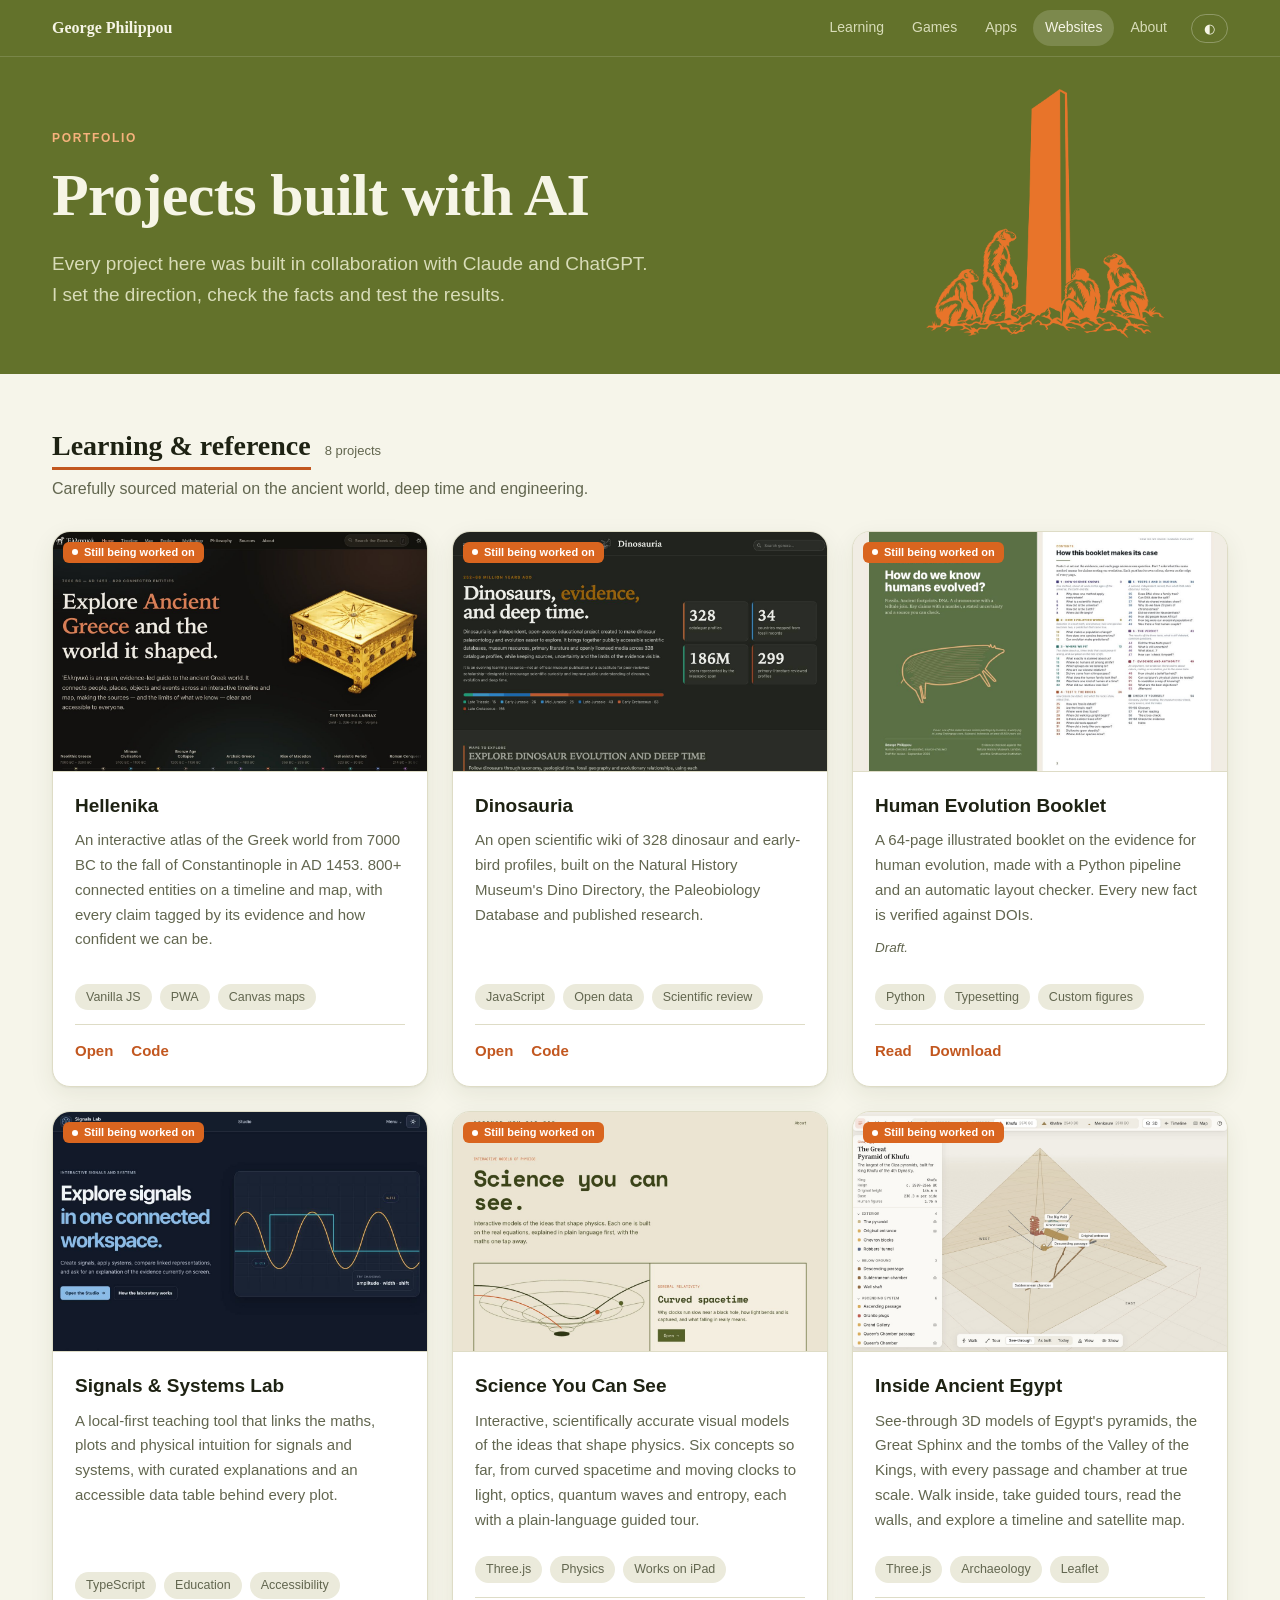
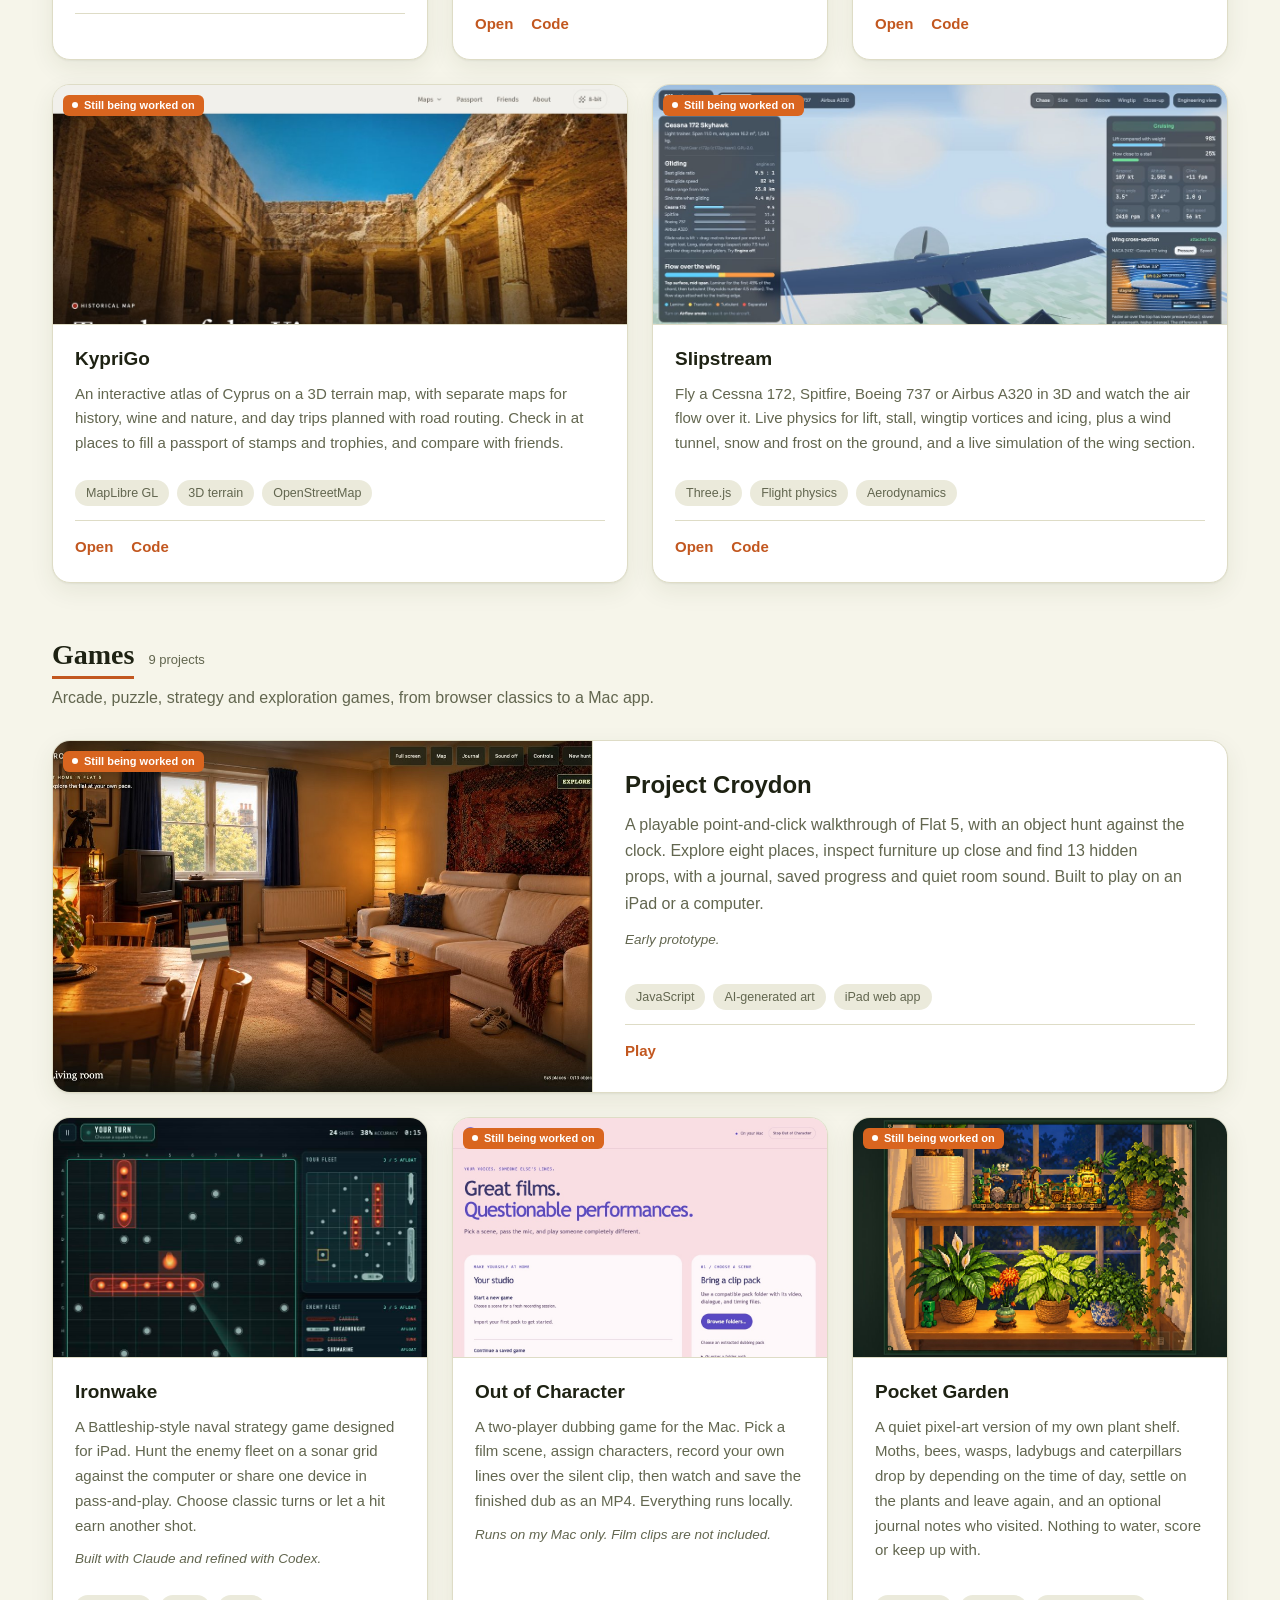
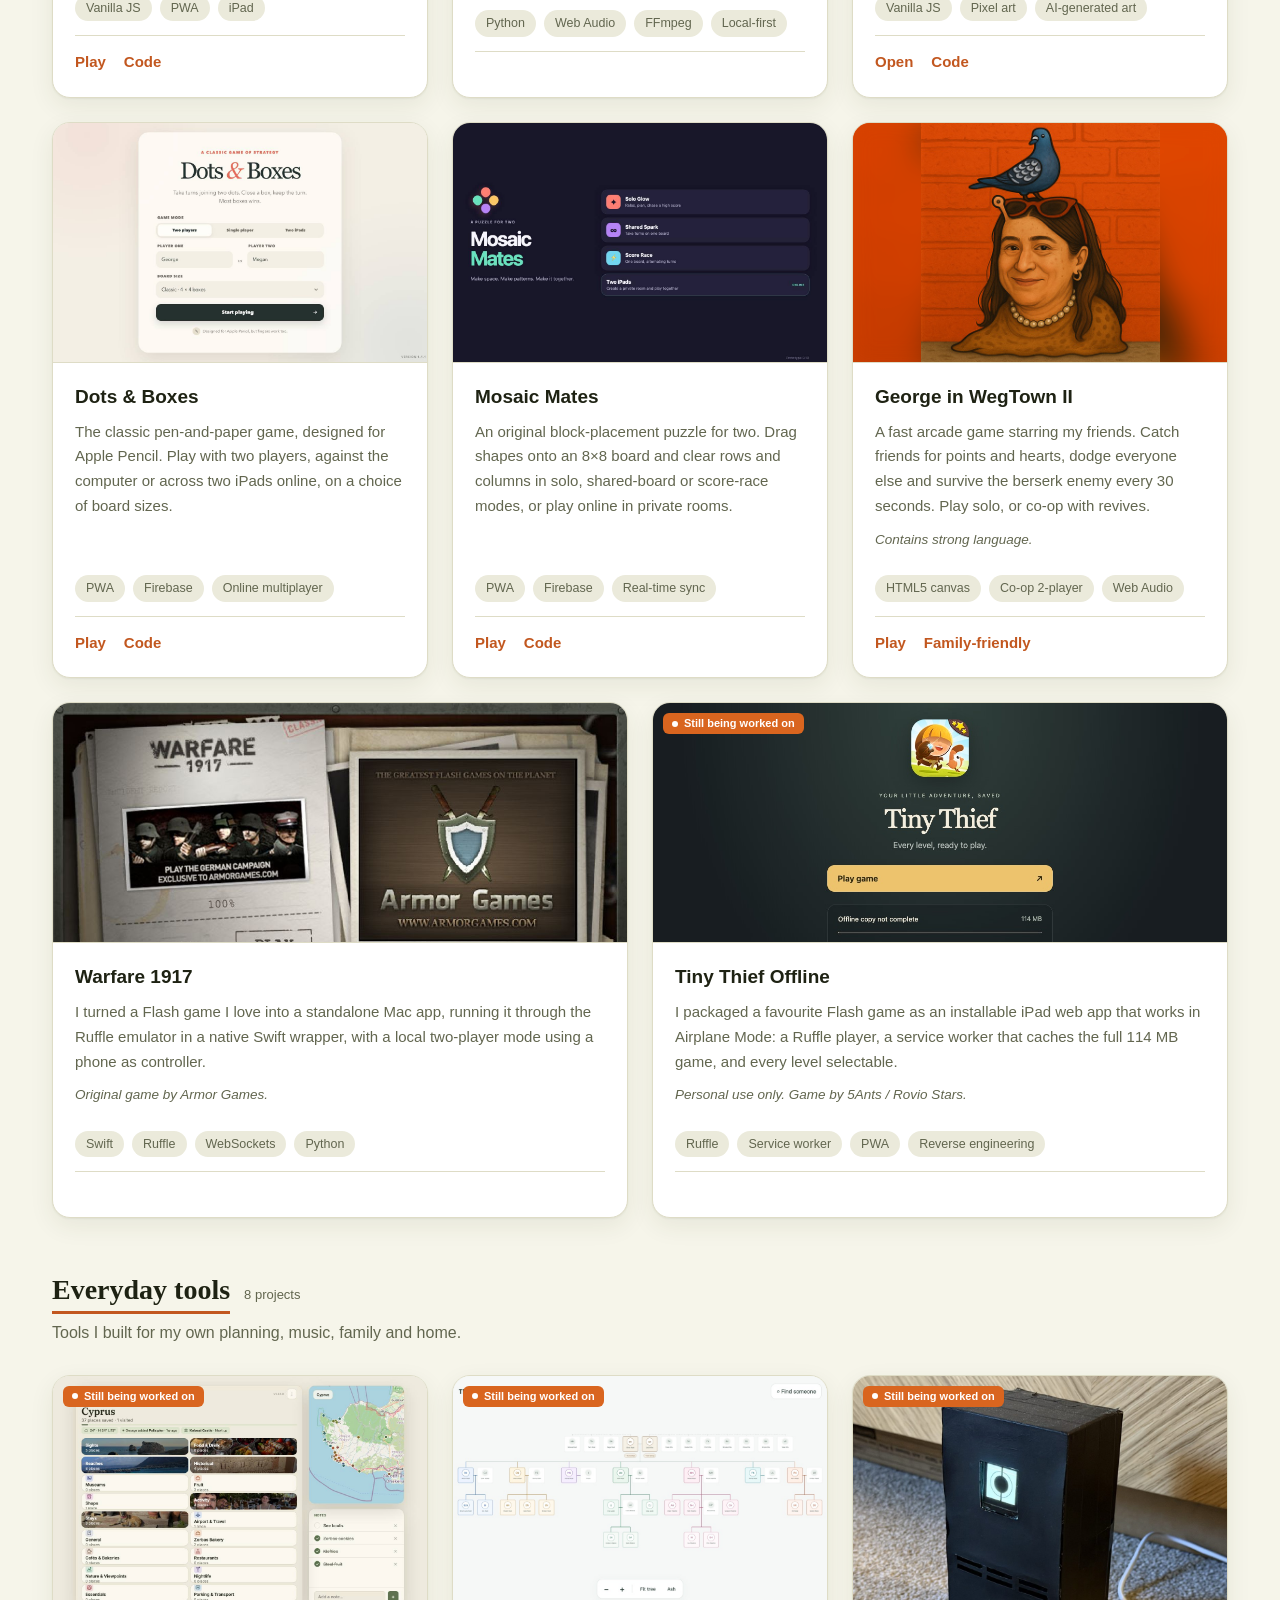
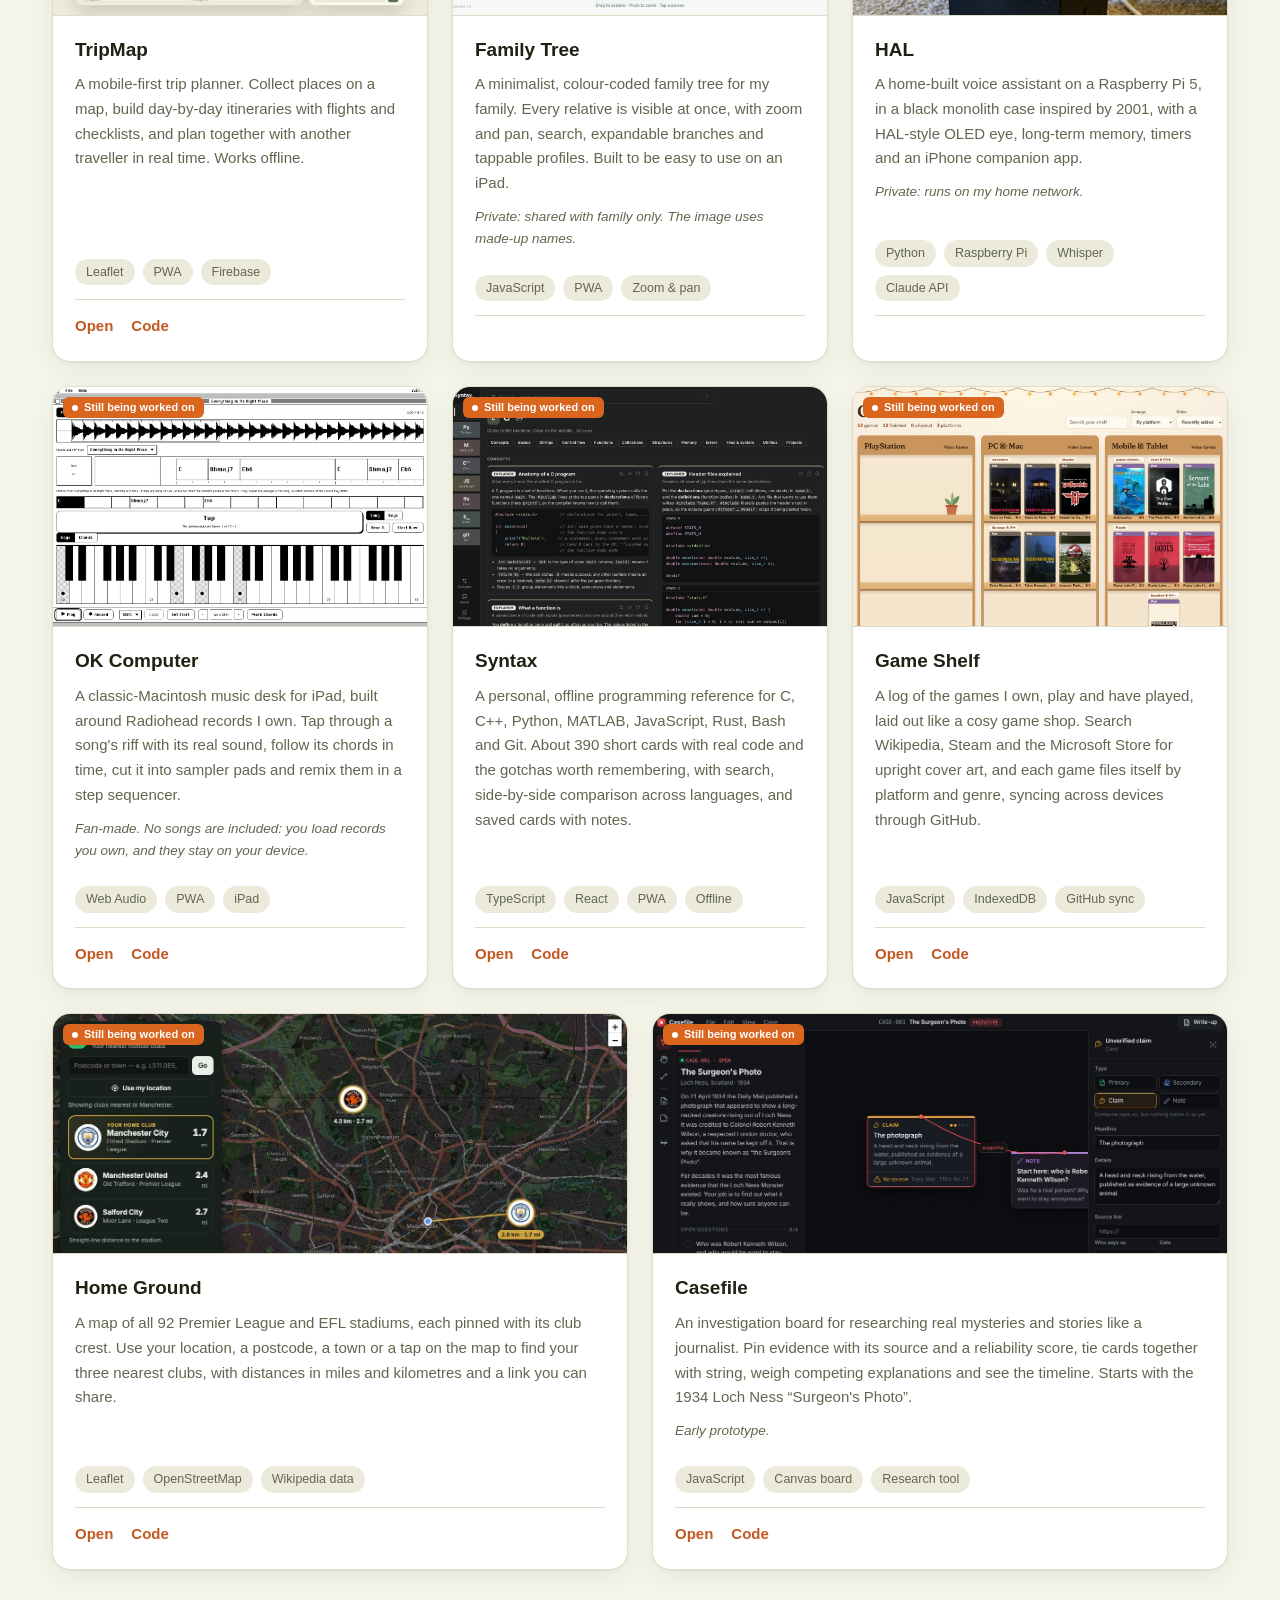
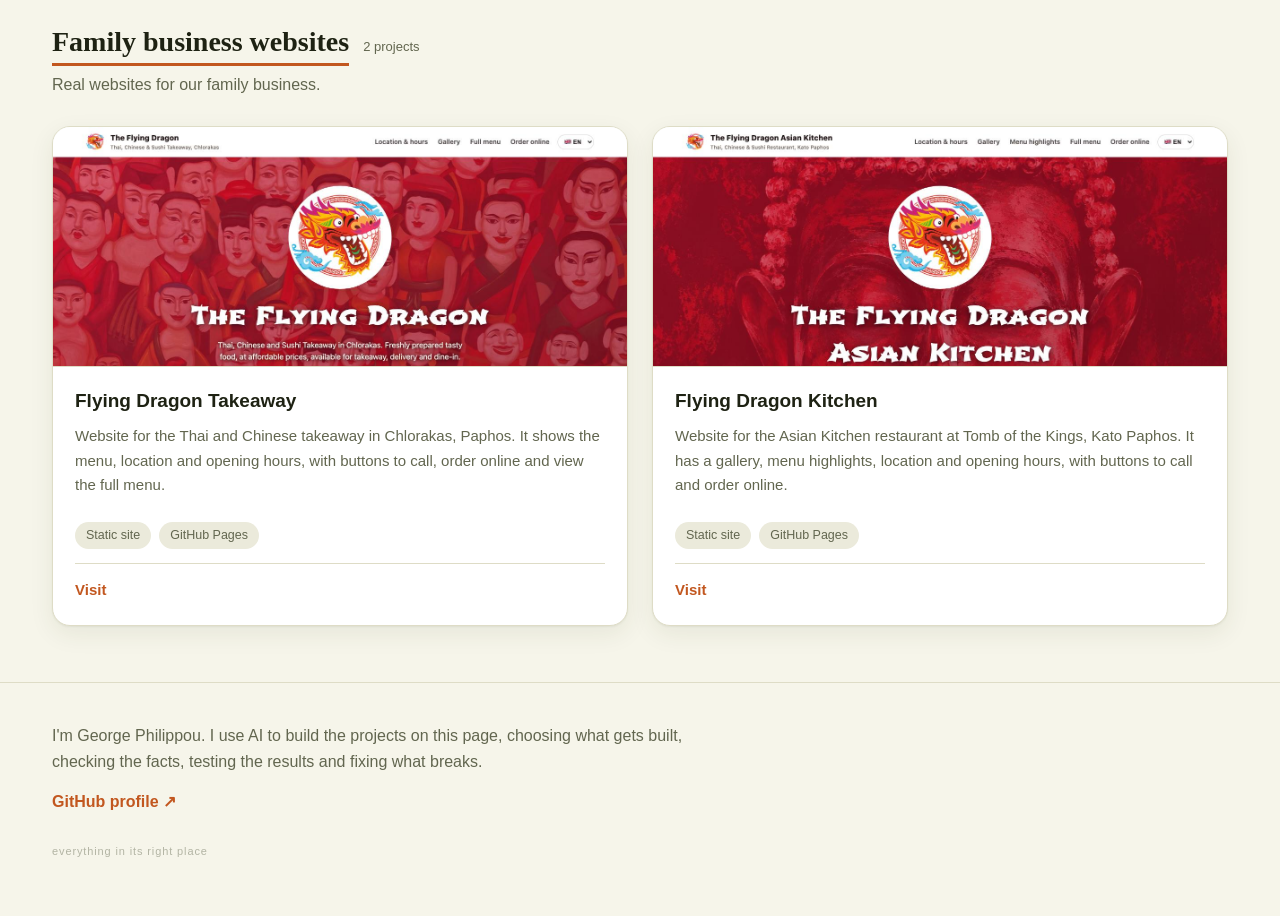
==== commit 211b3b6b: "Add Ironwake to games portfolio" ====
--- a/index.html
+++ b/index.html
@@ -156,7 +156,7 @@
 <dialog id="hal" class="pop"><button class="x" aria-label="Close" data-close>×</button><div class="halbody"><div class="eye"></div><h3>I'm sorry, Dave. I'm afraid I can't do that.</h3><p>(You found the HAL easter egg.)</p></div></dialog>
 <div class="toast" id="toast" role="status"></div>
 <script>
-const ITEMS=[{"cat": "learn", "catName": "Learning & reference", "title": "Hellenika", "img": "img/hellenika.jpg", "alt": "Hellenika home page", "desc": "An interactive atlas of the Greek world from 7000 BC to the fall of Constantinople in AD 1453. 800+ connected entities on a timeline and map, with every claim tagged by its evidence and how confident we can be.", "tags": ["Vanilla JS", "PWA", "Canvas maps"], "note": "", "links": [["https://georgephilippou.github.io/Hellenika/", "Open"], ["https://github.com/GeorgePhilippou/Hellenika", "Code"]], "short": "Hellenika", "wip": true}, {"cat": "learn", "catName": "Learning & reference", "title": "Dinosauria", "img": "img/dinosauria.jpg", "alt": "Dinosauria home page", "desc": "An open scientific wiki of 328 dinosaur and early-bird profiles, built on the Natural History Museum's Dino Directory, the Paleobiology Database and published research.", "tags": ["JavaScript", "Open data", "Scientific review"], "note": "", "links": [["https://georgephilippou.github.io/Dinosauria/", "Open"], ["https://github.com/GeorgePhilippou/Dinosauria", "Code"]], "short": "Dinosauria", "wip": true}, {"cat": "learn", "catName": "Learning & reference", "title": "Human Evolution Booklet", "img": "img/booklet.jpg", "alt": "Cover and first page of the Human Evolution Booklet", "desc": "A 64-page illustrated booklet on the evidence for human evolution, made with a Python pipeline and an automatic layout checker. Every new fact is verified against DOIs.", "tags": ["Python", "Typesetting", "Custom figures"], "note": "Draft.", "links": [["https://georgephilippou.github.io/booklet-pdf/Human-Evolution-Booklet.pdf", "Read"], ["https://georgephilippou.github.io/booklet-pdf/Human-Evolution-Booklet.pdf#dl", "Download"]], "short": "Human Evolution Booklet", "id": "booklet", "wip": true}, {"cat": "learn", "catName": "Learning & reference", "title": "Signals & Systems Lab", "img": "img/signals.jpg", "alt": "Signals Lab home page", "desc": "A local-first teaching tool that links the maths, plots and physical intuition for signals and systems, with curated explanations and an accessible data table behind every plot.", "tags": ["TypeScript", "Education", "Accessibility"], "note": "", "links": [], "short": "Signals Lab", "wip": true}, {"cat": "learn", "catName": "Learning & reference", "title": "Science You Can See", "img": "img/theoria.jpg", "alt": "Science You Can See home page", "desc": "Interactive, scientifically accurate visual models of the ideas that shape physics. Six concepts so far, from curved spacetime and moving clocks to light, optics, quantum waves and entropy, each with a plain-language guided tour.", "tags": ["Three.js", "Physics", "Works on iPad"], "note": "", "links": [["https://georgephilippou.github.io/theoria/", "Open"], ["https://github.com/GeorgePhilippou/theoria", "Code"]], "short": "Science You Can See", "wip": true}, {"cat": "learn", "catName": "Learning & reference", "title": "Inside Ancient Egypt", "img": "img/pyramids.jpg", "alt": "Inside Ancient Egypt: a see-through Great Pyramid showing its passages and chambers", "desc": "See-through 3D models of Egypt's pyramids, the Great Sphinx and the tombs of the Valley of the Kings, with every passage and chamber at true scale. Walk inside, take guided tours, read the walls, and explore a timeline and satellite map.", "tags": ["Three.js", "Archaeology", "Leaflet"], "note": "", "links": [["https://georgephilippou.github.io/inside-the-pyramids/", "Open"], ["https://github.com/GeorgePhilippou/inside-the-pyramids", "Code"]], "short": "Inside Ancient Egypt", "wip": true}, {"cat": "learn", "catName": "Learning & reference", "title": "KypriGo", "img": "img/kypros.jpg", "alt": "KypriGo home page with a photo of the Tombs of the Kings", "desc": "An interactive atlas of Cyprus on a 3D terrain map, with separate maps for history, wine and nature, and day trips planned with road routing. Check in at places to fill a passport of stamps and trophies, and compare with friends.", "tags": ["MapLibre GL", "3D terrain", "OpenStreetMap"], "note": "", "links": [["https://georgephilippou.github.io/kypros-atlas/", "Open"], ["https://github.com/GeorgePhilippou/kypros-atlas", "Code"]], "short": "KypriGo", "wip": true}, {"cat": "learn", "catName": "Learning & reference", "title": "Slipstream", "img": "img/slipstream.jpg", "alt": "Slipstream: a Cessna 172 in flight with live lift, stall and wing cross-section readouts", "desc": "Fly a Cessna 172, Spitfire, Boeing 737 or Airbus A320 in 3D and watch the air flow over it. Live physics for lift, stall, wingtip vortices and icing, plus a wind tunnel, snow and frost on the ground, and a live simulation of the wing section.", "tags": ["Three.js", "Flight physics", "Aerodynamics"], "note": "", "links": [["https://georgephilippou.github.io/slipstream-lab/", "Open"], ["https://github.com/GeorgePhilippou/slipstream-lab", "Code"]], "short": "Slipstream", "wip": true}, {"cat": "apps", "catName": "Everyday tools", "title": "TripMap", "img": "img/tripmap.jpg", "alt": "TripMap", "desc": "A mobile-first trip planner. Collect places on a map, build day-by-day itineraries with flights and checklists, and plan together with another traveller in real time. Works offline.", "tags": ["Leaflet", "PWA", "Firebase"], "note": "", "links": [["https://georgephilippou.github.io/TripMap/", "Open"], ["https://github.com/GeorgePhilippou/TripMap", "Code"]], "short": "TripMap", "wip": true}, {"cat": "apps", "catName": "Everyday tools", "title": "Family Tree", "img": "img/familytree.jpg", "alt": "Family Tree app with a colour-coded tree of made-up names", "desc": "A minimalist, colour-coded family tree for my family. Every relative is visible at once, with zoom and pan, search, expandable branches and tappable profiles. Built to be easy to use on an iPad.", "tags": ["JavaScript", "PWA", "Zoom & pan"], "note": "Private: shared with family only. The image uses made-up names.", "links": [], "short": "Family Tree", "wip": true}, {"cat": "apps", "catName": "Everyday tools", "title": "HAL", "img": "img/hal.jpg", "alt": "HAL: a black monolith-style box with a glowing OLED eye and speaker vents", "desc": "A home-built voice assistant on a Raspberry Pi 5, in a black monolith case inspired by 2001, with a HAL-style OLED eye, long-term memory, timers and an iPhone companion app.", "tags": ["Python", "Raspberry Pi", "Whisper", "Claude API"], "note": "Private: runs on my home network.", "links": [], "short": "HAL", "wip": true}, {"cat": "apps", "catName": "Everyday tools", "title": "OK Computer", "img": "img/okcomputer.jpg", "alt": "OK Computer: a one-bit classic Mac window with a song's waveform, scrolling chords, a riff Tap pad and a keyboard", "desc": "A classic-Macintosh music desk for iPad, built around Radiohead records I own. Tap through a song's riff with its real sound, follow its chords in time, cut it into sampler pads and remix them in a step sequencer.", "tags": ["Web Audio", "PWA", "iPad"], "note": "Fan-made. No songs are included: you load records you own, and they stay on your device.", "links": [["https://georgephilippou.github.io/undertow-studio/", "Open"], ["https://github.com/GeorgePhilippou/undertow-studio", "Code"]], "short": "OK Computer", "wip": true}, {"cat": "apps", "catName": "Everyday tools", "title": "Syntax", "img": "img/syntax.jpg", "alt": "Syntax showing C reference cards", "desc": "A personal, offline programming reference for C, C++, Python, MATLAB, JavaScript, Rust, Bash and Git. About 390 short cards with real code and the gotchas worth remembering, with search, side-by-side comparison across languages, and saved cards with notes.", "tags": ["TypeScript", "React", "PWA", "Offline"], "note": "", "links": [["https://georgephilippou.github.io/syntax/", "Open"], ["https://github.com/GeorgePhilippou/syntax", "Code"]], "short": "Syntax", "wip": true}, {"cat": "apps", "catName": "Everyday tools", "title": "Game Shelf", "img": "img/gameshelf.jpg", "alt": "Game Shelf: game cases on cosy oak bookcases, one per platform", "desc": "A log of the games I own, play and have played, laid out like a cosy game shop. Search Wikipedia, Steam and the Microsoft Store for upright cover art, and each game files itself by platform and genre, syncing across devices through GitHub.", "tags": ["JavaScript", "IndexedDB", "GitHub sync"], "note": "", "links": [["https://georgephilippou.github.io/game-shelf/", "Open"], ["https://github.com/GeorgePhilippou/game-shelf", "Code"]], "short": "Game Shelf", "wip": true}, {"cat": "apps", "catName": "Everyday tools", "title": "Home Ground", "img": "img/homeground.jpg", "alt": "Home Ground: a map of Manchester with club crests on Manchester City, Manchester United and Salford City's stadiums, and their distances", "desc": "A map of all 92 Premier League and EFL stadiums, each pinned with its club crest. Use your location, a postcode, a town or a tap on the map to find your three nearest clubs, with distances in miles and kilometres and a link you can share.", "tags": ["Leaflet", "OpenStreetMap", "Wikipedia data"], "note": "", "links": [["https://georgephilippou.github.io/home-ground/", "Open"], ["https://github.com/GeorgePhilippou/home-ground", "Code"]], "short": "Home Ground", "wip": true}, {"cat": "apps", "catName": "Everyday tools", "title": "Casefile", "img": "img/casefile.jpg", "alt": "Casefile: an investigation board with evidence cards joined by red string, a case brief and an inspector panel", "desc": "An investigation board for researching real mysteries and stories like a journalist. Pin evidence with its source and a reliability score, tie cards together with string, weigh competing explanations and see the timeline. Starts with the 1934 Loch Ness \u201cSurgeon's Photo\u201d.", "tags": ["JavaScript", "Canvas board", "Research tool"], "note": "Early prototype.", "links": [["casefile/", "Open"], ["https://github.com/GeorgePhilippou/Portfolio/tree/main/casefile", "Code"]], "short": "Casefile", "wip": true}, {"cat": "games", "catName": "Games", "title": "Project Croydon", "img": "img/croydon.jpg", "alt": "Project Croydon: the living room of Flat 5 in the game", "feature": true, "desc": "A playable point-and-click walkthrough of Flat 5, with an object hunt against the clock. Explore eight places, inspect furniture up close and find 13 hidden props, with a journal, saved progress and quiet room sound. Built to play on an iPad or a computer.", "tags": ["JavaScript", "AI-generated art", "iPad web app"], "note": "Early prototype.", "links": [["https://georgephilippou.github.io/project-croydon-play/", "Play"]], "short": "Project Croydon", "wip": true}, {"cat": "games", "catName": "Games", "title": "Out of Character", "img": "img/outofcharacter.jpg", "alt": "Out of Character home screen: Great films. Questionable performances.", "desc": "A two-player dubbing game for the Mac. Pick a film scene, assign characters, record your own lines over the silent clip, then watch and save the finished dub as an MP4. Everything runs locally.", "tags": ["Python", "Web Audio", "FFmpeg", "Local-first"], "note": "Runs on my Mac only. Film clips are not included.", "links": [], "short": "Out of Character", "wip": true}, {"cat": "games", "catName": "Games", "title": "Pocket Garden", "img": "img/pocketgarden.jpg", "alt": "Pocket Garden: a pixel-art windowsill shelf of houseplants at dusk, with a moth resting by a lit LEGO temple", "desc": "A quiet pixel-art version of my own plant shelf. Moths, bees, wasps, ladybugs and caterpillars drop by depending on the time of day, settle on the plants and leave again, and an optional journal notes who visited. Nothing to water, score or keep up with.", "tags": ["Vanilla JS", "Pixel art", "AI-generated art"], "note": "", "links": [["https://georgephilippou.github.io/pocket-garden/", "Open"], ["https://github.com/GeorgePhilippou/pocket-garden", "Code"]], "short": "Pocket Garden", "wip": true}, {"cat": "games", "catName": "Games", "title": "Dots & Boxes", "img": "img/dots.jpg", "alt": "Dots and Boxes start screen", "desc": "The classic pen-and-paper game, designed for Apple Pencil. Play with two players, against the computer or across two iPads online, on a choice of board sizes.", "tags": ["PWA", "Firebase", "Online multiplayer"], "note": "", "links": [["https://georgephilippou.github.io/dots-and-boxes/", "Play"], ["https://github.com/GeorgePhilippou/dots-and-boxes", "Code"]], "short": "Dots & Boxes", "wip": false}, {"cat": "games", "catName": "Games", "title": "Mosaic Mates", "img": "img/mosaic.jpg", "alt": "Mosaic Mates menu", "desc": "An original block-placement puzzle for two. Drag shapes onto an 8×8 board and clear rows and columns in solo, shared-board or score-race modes, or play online in private rooms.", "tags": ["PWA", "Firebase", "Real-time sync"], "note": "", "links": [["https://georgephilippou.github.io/mosaic-mates/", "Play"], ["https://github.com/GeorgePhilippou/mosaic-mates", "Code"]], "short": "Mosaic Mates", "wip": false}, {"cat": "games", "catName": "Games", "title": "George in WegTown II", "img": "img/wegtown-icon.jpg", "alt": "George in WegTown II app icon: an illustrated friend with a pigeon on her head", "desc": "A fast arcade game starring my friends. Catch friends for points and hearts, dodge everyone else and survive the berserk enemy every 30 seconds. Play solo, or co-op with revives.", "tags": ["HTML5 canvas", "Co-op 2-player", "Web Audio"], "note": "Contains strong language.", "links": [["games/wegtown-original/", "Play"], ["games/wegtown/", "Family-friendly"]], "short": "George in WegTown II", "wip": false, "icon": true}, {"cat": "games", "catName": "Games", "title": "Warfare 1917", "img": "img/warfare.jpg", "alt": "Warfare 1917 title screen running in the standalone app", "desc": "I turned a Flash game I love into a standalone Mac app, running it through the Ruffle emulator in a native Swift wrapper, with a local two-player mode using a phone as controller.", "tags": ["Swift", "Ruffle", "WebSockets", "Python"], "note": "Original game by Armor Games.", "links": [], "short": "Warfare 1917", "wip": false}, {"cat": "games", "catName": "Games", "title": "Tiny Thief Offline", "img": "img/tinythief.jpg", "alt": "Tiny Thief Offline landing page with a Play game button and offline download", "desc": "I packaged a favourite Flash game as an installable iPad web app that works in Airplane Mode: a Ruffle player, a service worker that caches the full 114 MB game, and every level selectable.", "tags": ["Ruffle", "Service worker", "PWA", "Reverse engineering"], "note": "Personal use only. Game by 5Ants / Rovio Stars.", "links": [], "short": "Tiny Thief Offline", "wip": true}, {"cat": "business", "catName": "Family business websites", "title": "Flying Dragon Takeaway", "img": "img/fd-emba.jpg", "alt": "The Flying Dragon Thai and Chinese Takeaway", "desc": "Website for the Thai and Chinese takeaway in Chlorakas, Paphos. It shows the menu, location and opening hours, with buttons to call, order online and view the full menu.", "tags": ["Static site", "GitHub Pages"], "note": "", "links": [["https://theflyingdragonpaphos.github.io/FlyingDragonEmba/", "Visit"]], "short": "Flying Dragon · Takeaway", "wip": false}, {"cat": "business", "catName": "Family business websites", "title": "Flying Dragon Kitchen", "img": "img/fd-tomb.jpg", "alt": "The Flying Dragon Asian Kitchen", "desc": "Website for the Asian Kitchen restaurant at Tomb of the Kings, Kato Paphos. It has a gallery, menu highlights, location and opening hours, with buttons to call and order online.", "tags": ["Static site", "GitHub Pages"], "note": "", "links": [["https://theflyingdragonpaphos.github.io/flyingdragontombofkings/", "Visit"]], "short": "Flying Dragon · Asian Kitchen", "wip": false}];
+const ITEMS=[{"cat": "learn", "catName": "Learning & reference", "title": "Hellenika", "img": "img/hellenika.jpg", "alt": "Hellenika home page", "desc": "An interactive atlas of the Greek world from 7000 BC to the fall of Constantinople in AD 1453. 800+ connected entities on a timeline and map, with every claim tagged by its evidence and how confident we can be.", "tags": ["Vanilla JS", "PWA", "Canvas maps"], "note": "", "links": [["https://georgephilippou.github.io/Hellenika/", "Open"], ["https://github.com/GeorgePhilippou/Hellenika", "Code"]], "short": "Hellenika", "wip": true}, {"cat": "learn", "catName": "Learning & reference", "title": "Dinosauria", "img": "img/dinosauria.jpg", "alt": "Dinosauria home page", "desc": "An open scientific wiki of 328 dinosaur and early-bird profiles, built on the Natural History Museum's Dino Directory, the Paleobiology Database and published research.", "tags": ["JavaScript", "Open data", "Scientific review"], "note": "", "links": [["https://georgephilippou.github.io/Dinosauria/", "Open"], ["https://github.com/GeorgePhilippou/Dinosauria", "Code"]], "short": "Dinosauria", "wip": true}, {"cat": "learn", "catName": "Learning & reference", "title": "Human Evolution Booklet", "img": "img/booklet.jpg", "alt": "Cover and first page of the Human Evolution Booklet", "desc": "A 64-page illustrated booklet on the evidence for human evolution, made with a Python pipeline and an automatic layout checker. Every new fact is verified against DOIs.", "tags": ["Python", "Typesetting", "Custom figures"], "note": "Draft.", "links": [["https://georgephilippou.github.io/booklet-pdf/Human-Evolution-Booklet.pdf", "Read"], ["https://georgephilippou.github.io/booklet-pdf/Human-Evolution-Booklet.pdf#dl", "Download"]], "short": "Human Evolution Booklet", "id": "booklet", "wip": true}, {"cat": "learn", "catName": "Learning & reference", "title": "Signals & Systems Lab", "img": "img/signals.jpg", "alt": "Signals Lab home page", "desc": "A local-first teaching tool that links the maths, plots and physical intuition for signals and systems, with curated explanations and an accessible data table behind every plot.", "tags": ["TypeScript", "Education", "Accessibility"], "note": "", "links": [], "short": "Signals Lab", "wip": true}, {"cat": "learn", "catName": "Learning & reference", "title": "Science You Can See", "img": "img/theoria.jpg", "alt": "Science You Can See home page", "desc": "Interactive, scientifically accurate visual models of the ideas that shape physics. Six concepts so far, from curved spacetime and moving clocks to light, optics, quantum waves and entropy, each with a plain-language guided tour.", "tags": ["Three.js", "Physics", "Works on iPad"], "note": "", "links": [["https://georgephilippou.github.io/theoria/", "Open"], ["https://github.com/GeorgePhilippou/theoria", "Code"]], "short": "Science You Can See", "wip": true}, {"cat": "learn", "catName": "Learning & reference", "title": "Inside Ancient Egypt", "img": "img/pyramids.jpg", "alt": "Inside Ancient Egypt: a see-through Great Pyramid showing its passages and chambers", "desc": "See-through 3D models of Egypt's pyramids, the Great Sphinx and the tombs of the Valley of the Kings, with every passage and chamber at true scale. Walk inside, take guided tours, read the walls, and explore a timeline and satellite map.", "tags": ["Three.js", "Archaeology", "Leaflet"], "note": "", "links": [["https://georgephilippou.github.io/inside-the-pyramids/", "Open"], ["https://github.com/GeorgePhilippou/inside-the-pyramids", "Code"]], "short": "Inside Ancient Egypt", "wip": true}, {"cat": "learn", "catName": "Learning & reference", "title": "KypriGo", "img": "img/kypros.jpg", "alt": "KypriGo home page with a photo of the Tombs of the Kings", "desc": "An interactive atlas of Cyprus on a 3D terrain map, with separate maps for history, wine and nature, and day trips planned with road routing. Check in at places to fill a passport of stamps and trophies, and compare with friends.", "tags": ["MapLibre GL", "3D terrain", "OpenStreetMap"], "note": "", "links": [["https://georgephilippou.github.io/kypros-atlas/", "Open"], ["https://github.com/GeorgePhilippou/kypros-atlas", "Code"]], "short": "KypriGo", "wip": true}, {"cat": "learn", "catName": "Learning & reference", "title": "Slipstream", "img": "img/slipstream.jpg", "alt": "Slipstream: a Cessna 172 in flight with live lift, stall and wing cross-section readouts", "desc": "Fly a Cessna 172, Spitfire, Boeing 737 or Airbus A320 in 3D and watch the air flow over it. Live physics for lift, stall, wingtip vortices and icing, plus a wind tunnel, snow and frost on the ground, and a live simulation of the wing section.", "tags": ["Three.js", "Flight physics", "Aerodynamics"], "note": "", "links": [["https://georgephilippou.github.io/slipstream-lab/", "Open"], ["https://github.com/GeorgePhilippou/slipstream-lab", "Code"]], "short": "Slipstream", "wip": true}, {"cat": "apps", "catName": "Everyday tools", "title": "TripMap", "img": "img/tripmap.jpg", "alt": "TripMap", "desc": "A mobile-first trip planner. Collect places on a map, build day-by-day itineraries with flights and checklists, and plan together with another traveller in real time. Works offline.", "tags": ["Leaflet", "PWA", "Firebase"], "note": "", "links": [["https://georgephilippou.github.io/TripMap/", "Open"], ["https://github.com/GeorgePhilippou/TripMap", "Code"]], "short": "TripMap", "wip": true}, {"cat": "apps", "catName": "Everyday tools", "title": "Family Tree", "img": "img/familytree.jpg", "alt": "Family Tree app with a colour-coded tree of made-up names", "desc": "A minimalist, colour-coded family tree for my family. Every relative is visible at once, with zoom and pan, search, expandable branches and tappable profiles. Built to be easy to use on an iPad.", "tags": ["JavaScript", "PWA", "Zoom & pan"], "note": "Private: shared with family only. The image uses made-up names.", "links": [], "short": "Family Tree", "wip": true}, {"cat": "apps", "catName": "Everyday tools", "title": "HAL", "img": "img/hal.jpg", "alt": "HAL: a black monolith-style box with a glowing OLED eye and speaker vents", "desc": "A home-built voice assistant on a Raspberry Pi 5, in a black monolith case inspired by 2001, with a HAL-style OLED eye, long-term memory, timers and an iPhone companion app.", "tags": ["Python", "Raspberry Pi", "Whisper", "Claude API"], "note": "Private: runs on my home network.", "links": [], "short": "HAL", "wip": true}, {"cat": "apps", "catName": "Everyday tools", "title": "OK Computer", "img": "img/okcomputer.jpg", "alt": "OK Computer: a one-bit classic Mac window with a song's waveform, scrolling chords, a riff Tap pad and a keyboard", "desc": "A classic-Macintosh music desk for iPad, built around Radiohead records I own. Tap through a song's riff with its real sound, follow its chords in time, cut it into sampler pads and remix them in a step sequencer.", "tags": ["Web Audio", "PWA", "iPad"], "note": "Fan-made. No songs are included: you load records you own, and they stay on your device.", "links": [["https://georgephilippou.github.io/undertow-studio/", "Open"], ["https://github.com/GeorgePhilippou/undertow-studio", "Code"]], "short": "OK Computer", "wip": true}, {"cat": "apps", "catName": "Everyday tools", "title": "Syntax", "img": "img/syntax.jpg", "alt": "Syntax showing C reference cards", "desc": "A personal, offline programming reference for C, C++, Python, MATLAB, JavaScript, Rust, Bash and Git. About 390 short cards with real code and the gotchas worth remembering, with search, side-by-side comparison across languages, and saved cards with notes.", "tags": ["TypeScript", "React", "PWA", "Offline"], "note": "", "links": [["https://georgephilippou.github.io/syntax/", "Open"], ["https://github.com/GeorgePhilippou/syntax", "Code"]], "short": "Syntax", "wip": true}, {"cat": "apps", "catName": "Everyday tools", "title": "Game Shelf", "img": "img/gameshelf.jpg", "alt": "Game Shelf: game cases on cosy oak bookcases, one per platform", "desc": "A log of the games I own, play and have played, laid out like a cosy game shop. Search Wikipedia, Steam and the Microsoft Store for upright cover art, and each game files itself by platform and genre, syncing across devices through GitHub.", "tags": ["JavaScript", "IndexedDB", "GitHub sync"], "note": "", "links": [["https://georgephilippou.github.io/game-shelf/", "Open"], ["https://github.com/GeorgePhilippou/game-shelf", "Code"]], "short": "Game Shelf", "wip": true}, {"cat": "apps", "catName": "Everyday tools", "title": "Home Ground", "img": "img/homeground.jpg", "alt": "Home Ground: a map of Manchester with club crests on Manchester City, Manchester United and Salford City's stadiums, and their distances", "desc": "A map of all 92 Premier League and EFL stadiums, each pinned with its club crest. Use your location, a postcode, a town or a tap on the map to find your three nearest clubs, with distances in miles and kilometres and a link you can share.", "tags": ["Leaflet", "OpenStreetMap", "Wikipedia data"], "note": "", "links": [["https://georgephilippou.github.io/home-ground/", "Open"], ["https://github.com/GeorgePhilippou/home-ground", "Code"]], "short": "Home Ground", "wip": true}, {"cat": "apps", "catName": "Everyday tools", "title": "Casefile", "img": "img/casefile.jpg", "alt": "Casefile: an investigation board with evidence cards joined by red string, a case brief and an inspector panel", "desc": "An investigation board for researching real mysteries and stories like a journalist. Pin evidence with its source and a reliability score, tie cards together with string, weigh competing explanations and see the timeline. Starts with the 1934 Loch Ness \u201cSurgeon's Photo\u201d.", "tags": ["JavaScript", "Canvas board", "Research tool"], "note": "Early prototype.", "links": [["casefile/", "Open"], ["https://github.com/GeorgePhilippou/Portfolio/tree/main/casefile", "Code"]], "short": "Casefile", "wip": true}, {"cat": "games", "catName": "Games", "title": "Project Croydon", "img": "img/croydon.jpg", "alt": "Project Croydon: the living room of Flat 5 in the game", "feature": true, "desc": "A playable point-and-click walkthrough of Flat 5, with an object hunt against the clock. Explore eight places, inspect furniture up close and find 13 hidden props, with a journal, saved progress and quiet room sound. Built to play on an iPad or a computer.", "tags": ["JavaScript", "AI-generated art", "iPad web app"], "note": "Early prototype.", "links": [["https://georgephilippou.github.io/project-croydon-play/", "Play"]], "short": "Project Croydon", "wip": true}, {"cat": "games", "catName": "Games", "title": "Ironwake", "img": "img/ironwake.jpg", "alt": "Ironwake in night mode showing the targeting grid and both fleets\u2019 status", "desc": "A Battleship-style naval strategy game designed for iPad. Hunt the enemy fleet on a sonar grid against the computer or share one device in pass-and-play. Choose classic turns or let a hit earn another shot.", "tags": ["Vanilla JS", "PWA", "iPad"], "note": "Built with Claude and refined with Codex.", "links": [["https://georgephilippou.github.io/ironwake/", "Play"], ["https://github.com/GeorgePhilippou/ironwake", "Code"]], "short": "Ironwake", "wip": false}, {"cat": "games", "catName": "Games", "title": "Out of Character", "img": "img/outofcharacter.jpg", "alt": "Out of Character home screen: Great films. Questionable performances.", "desc": "A two-player dubbing game for the Mac. Pick a film scene, assign characters, record your own lines over the silent clip, then watch and save the finished dub as an MP4. Everything runs locally.", "tags": ["Python", "Web Audio", "FFmpeg", "Local-first"], "note": "Runs on my Mac only. Film clips are not included.", "links": [], "short": "Out of Character", "wip": true}, {"cat": "games", "catName": "Games", "title": "Pocket Garden", "img": "img/pocketgarden.jpg", "alt": "Pocket Garden: a pixel-art windowsill shelf of houseplants at dusk, with a moth resting by a lit LEGO temple", "desc": "A quiet pixel-art version of my own plant shelf. Moths, bees, wasps, ladybugs and caterpillars drop by depending on the time of day, settle on the plants and leave again, and an optional journal notes who visited. Nothing to water, score or keep up with.", "tags": ["Vanilla JS", "Pixel art", "AI-generated art"], "note": "", "links": [["https://georgephilippou.github.io/pocket-garden/", "Open"], ["https://github.com/GeorgePhilippou/pocket-garden", "Code"]], "short": "Pocket Garden", "wip": true}, {"cat": "games", "catName": "Games", "title": "Dots & Boxes", "img": "img/dots.jpg", "alt": "Dots and Boxes start screen", "desc": "The classic pen-and-paper game, designed for Apple Pencil. Play with two players, against the computer or across two iPads online, on a choice of board sizes.", "tags": ["PWA", "Firebase", "Online multiplayer"], "note": "", "links": [["https://georgephilippou.github.io/dots-and-boxes/", "Play"], ["https://github.com/GeorgePhilippou/dots-and-boxes", "Code"]], "short": "Dots & Boxes", "wip": false}, {"cat": "games", "catName": "Games", "title": "Mosaic Mates", "img": "img/mosaic.jpg", "alt": "Mosaic Mates menu", "desc": "An original block-placement puzzle for two. Drag shapes onto an 8×8 board and clear rows and columns in solo, shared-board or score-race modes, or play online in private rooms.", "tags": ["PWA", "Firebase", "Real-time sync"], "note": "", "links": [["https://georgephilippou.github.io/mosaic-mates/", "Play"], ["https://github.com/GeorgePhilippou/mosaic-mates", "Code"]], "short": "Mosaic Mates", "wip": false}, {"cat": "games", "catName": "Games", "title": "George in WegTown II", "img": "img/wegtown-icon.jpg", "alt": "George in WegTown II app icon: an illustrated friend with a pigeon on her head", "desc": "A fast arcade game starring my friends. Catch friends for points and hearts, dodge everyone else and survive the berserk enemy every 30 seconds. Play solo, or co-op with revives.", "tags": ["HTML5 canvas", "Co-op 2-player", "Web Audio"], "note": "Contains strong language.", "links": [["games/wegtown-original/", "Play"], ["games/wegtown/", "Family-friendly"]], "short": "George in WegTown II", "wip": false, "icon": true}, {"cat": "games", "catName": "Games", "title": "Warfare 1917", "img": "img/warfare.jpg", "alt": "Warfare 1917 title screen running in the standalone app", "desc": "I turned a Flash game I love into a standalone Mac app, running it through the Ruffle emulator in a native Swift wrapper, with a local two-player mode using a phone as controller.", "tags": ["Swift", "Ruffle", "WebSockets", "Python"], "note": "Original game by Armor Games.", "links": [], "short": "Warfare 1917", "wip": false}, {"cat": "games", "catName": "Games", "title": "Tiny Thief Offline", "img": "img/tinythief.jpg", "alt": "Tiny Thief Offline landing page with a Play game button and offline download", "desc": "I packaged a favourite Flash game as an installable iPad web app that works in Airplane Mode: a Ruffle player, a service worker that caches the full 114 MB game, and every level selectable.", "tags": ["Ruffle", "Service worker", "PWA", "Reverse engineering"], "note": "Personal use only. Game by 5Ants / Rovio Stars.", "links": [], "short": "Tiny Thief Offline", "wip": true}, {"cat": "business", "catName": "Family business websites", "title": "Flying Dragon Takeaway", "img": "img/fd-emba.jpg", "alt": "The Flying Dragon Thai and Chinese Takeaway", "desc": "Website for the Thai and Chinese takeaway in Chlorakas, Paphos. It shows the menu, location and opening hours, with buttons to call, order online and view the full menu.", "tags": ["Static site", "GitHub Pages"], "note": "", "links": [["https://theflyingdragonpaphos.github.io/FlyingDragonEmba/", "Visit"]], "short": "Flying Dragon · Takeaway", "wip": false}, {"cat": "business", "catName": "Family business websites", "title": "Flying Dragon Kitchen", "img": "img/fd-tomb.jpg", "alt": "The Flying Dragon Asian Kitchen", "desc": "Website for the Asian Kitchen restaurant at Tomb of the Kings, Kato Paphos. It has a gallery, menu highlights, location and opening hours, with buttons to call and order online.", "tags": ["Static site", "GitHub Pages"], "note": "", "links": [["https://theflyingdragonpaphos.github.io/flyingdragontombofkings/", "Visit"]], "short": "Flying Dragon · Asian Kitchen", "wip": false}];
 const SECTIONS=[
  ["learn","Learning & reference","Carefully sourced material on the ancient world, deep time and engineering."],
  ["games","Games","Arcade, puzzle, strategy and exploration games, from browser classics to a Mac app."],
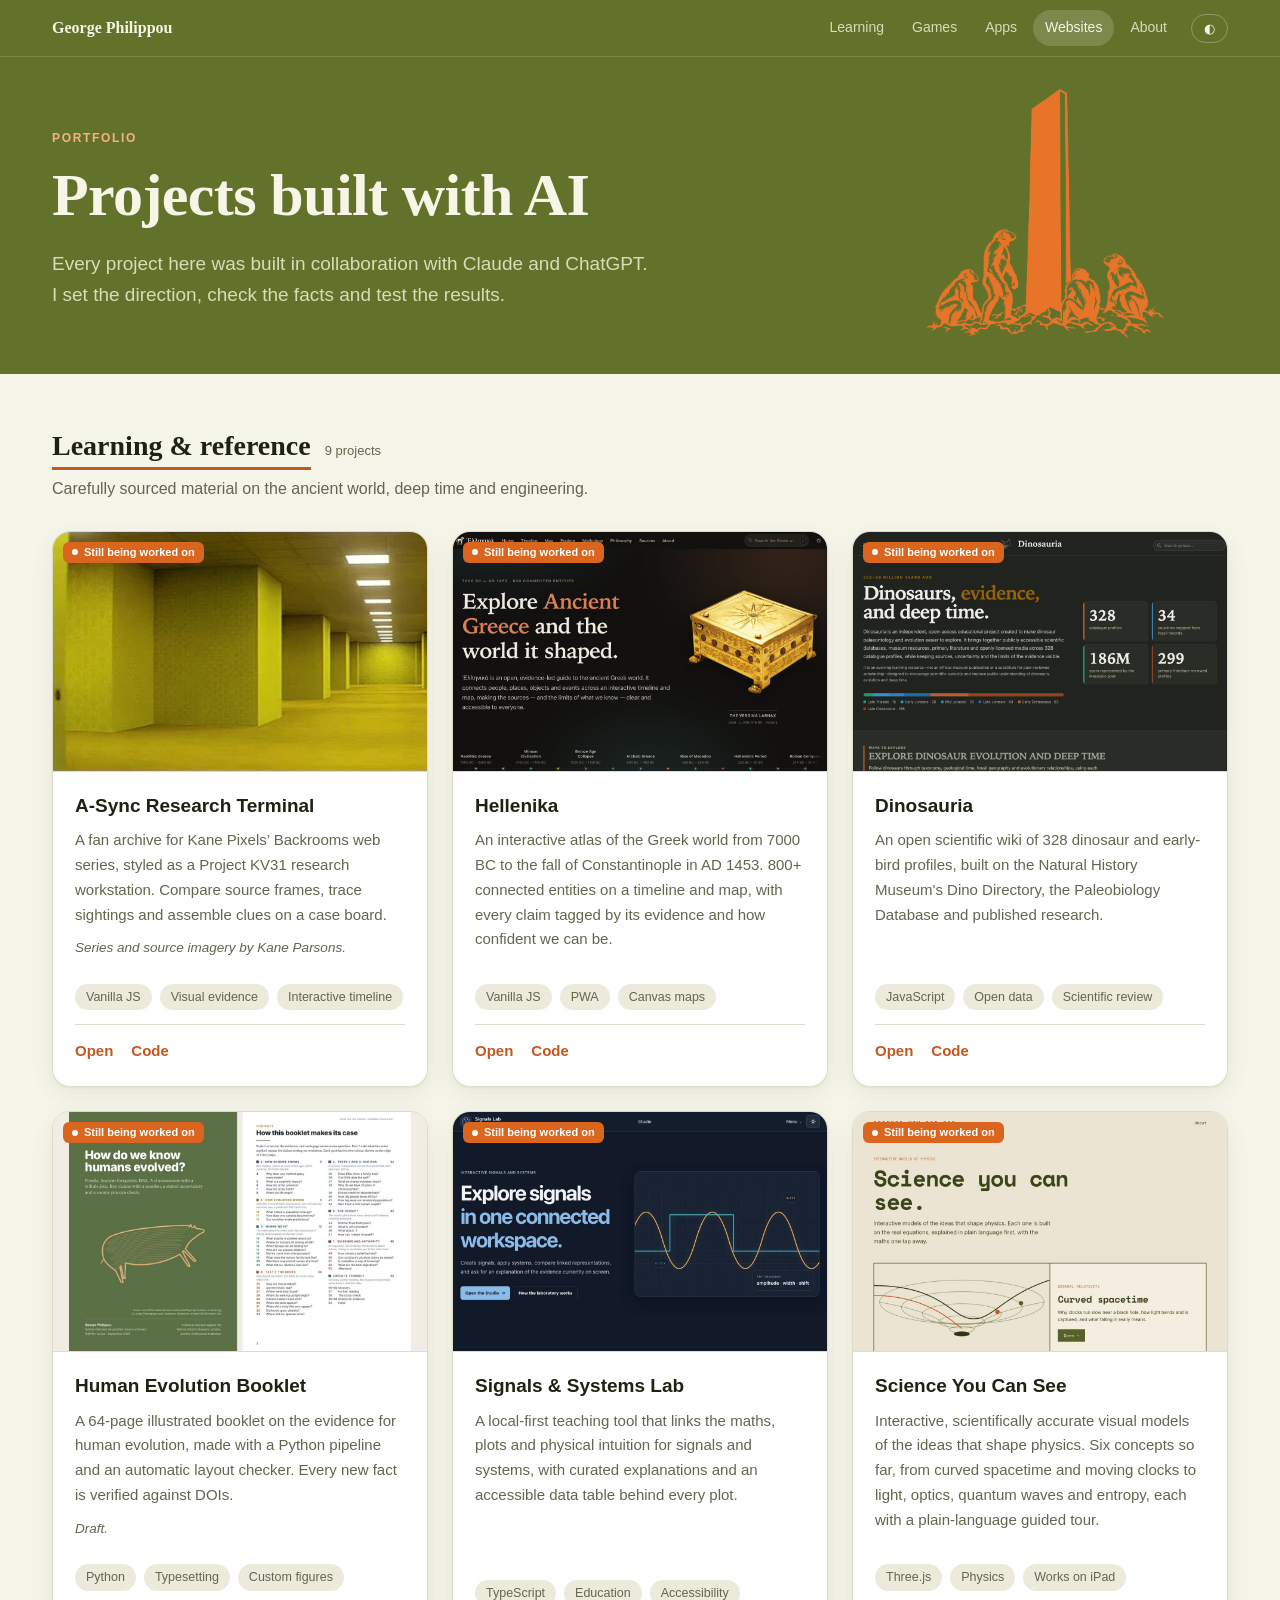
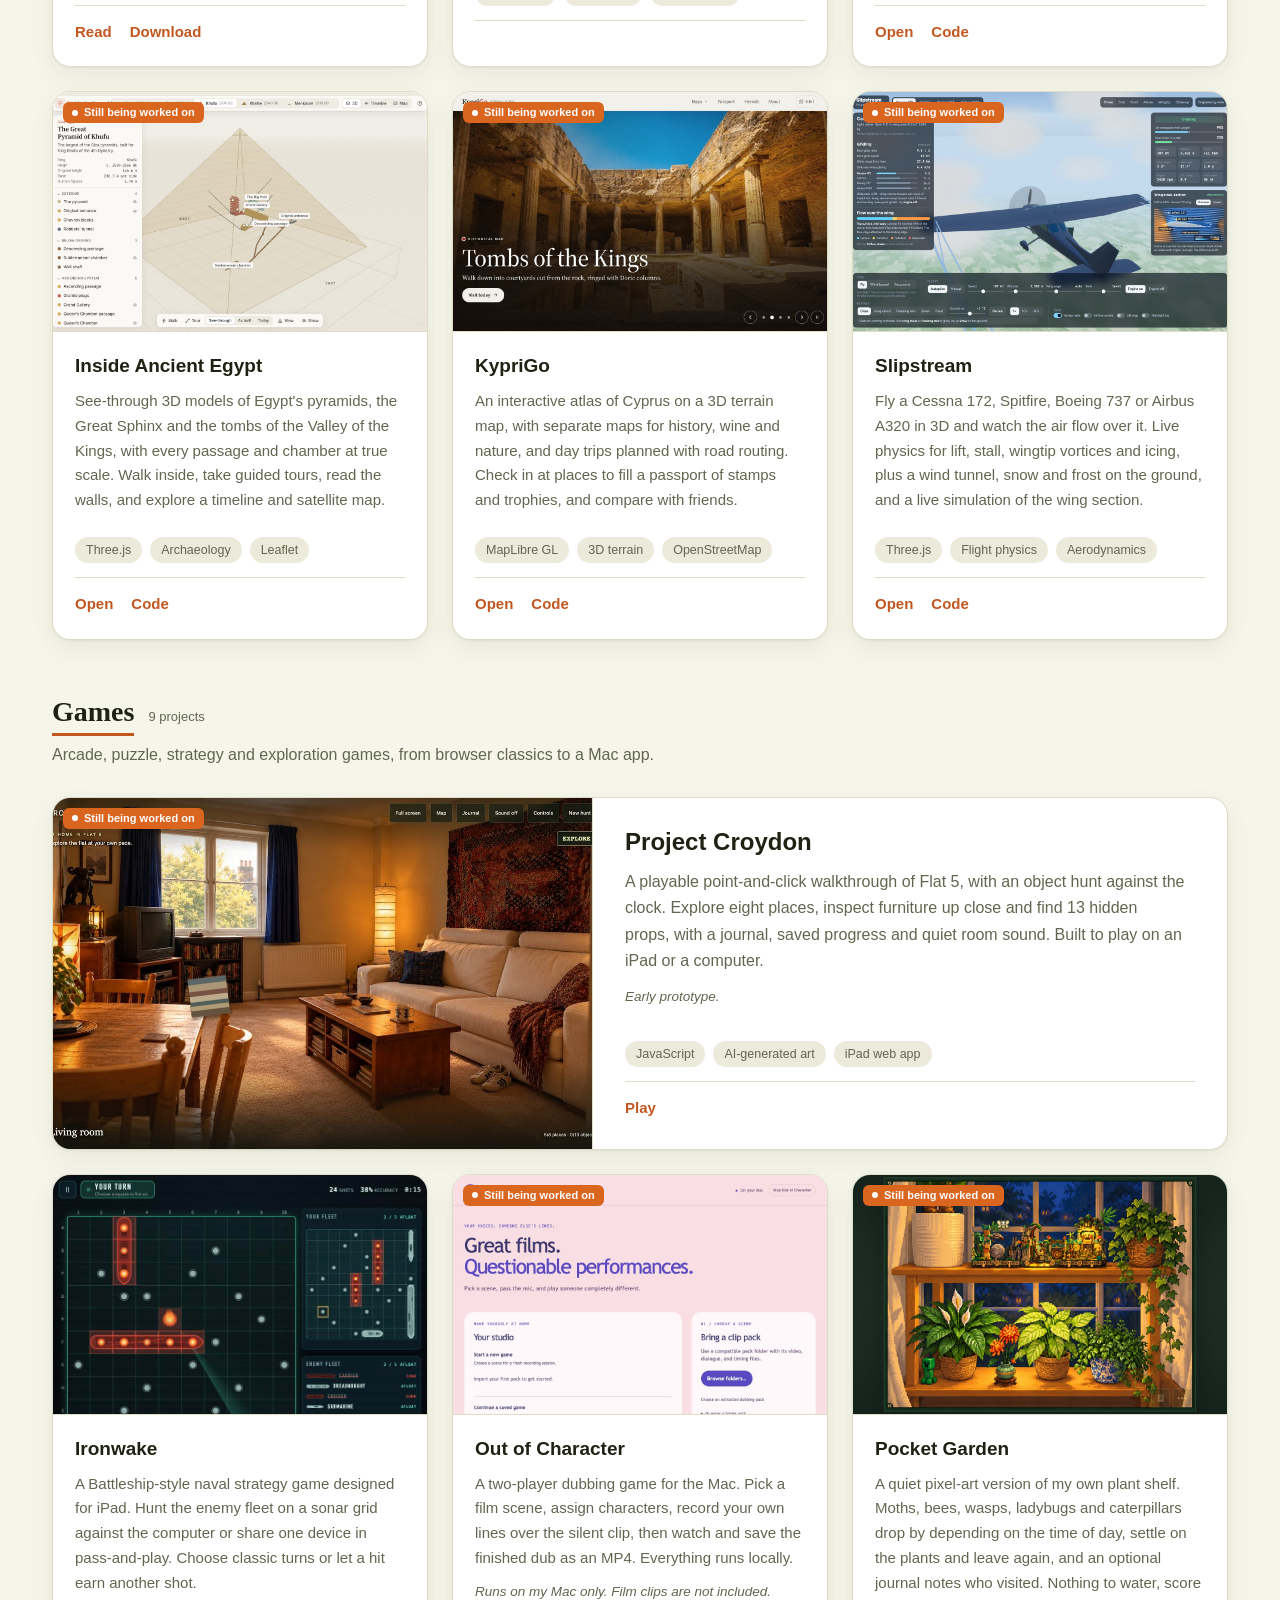
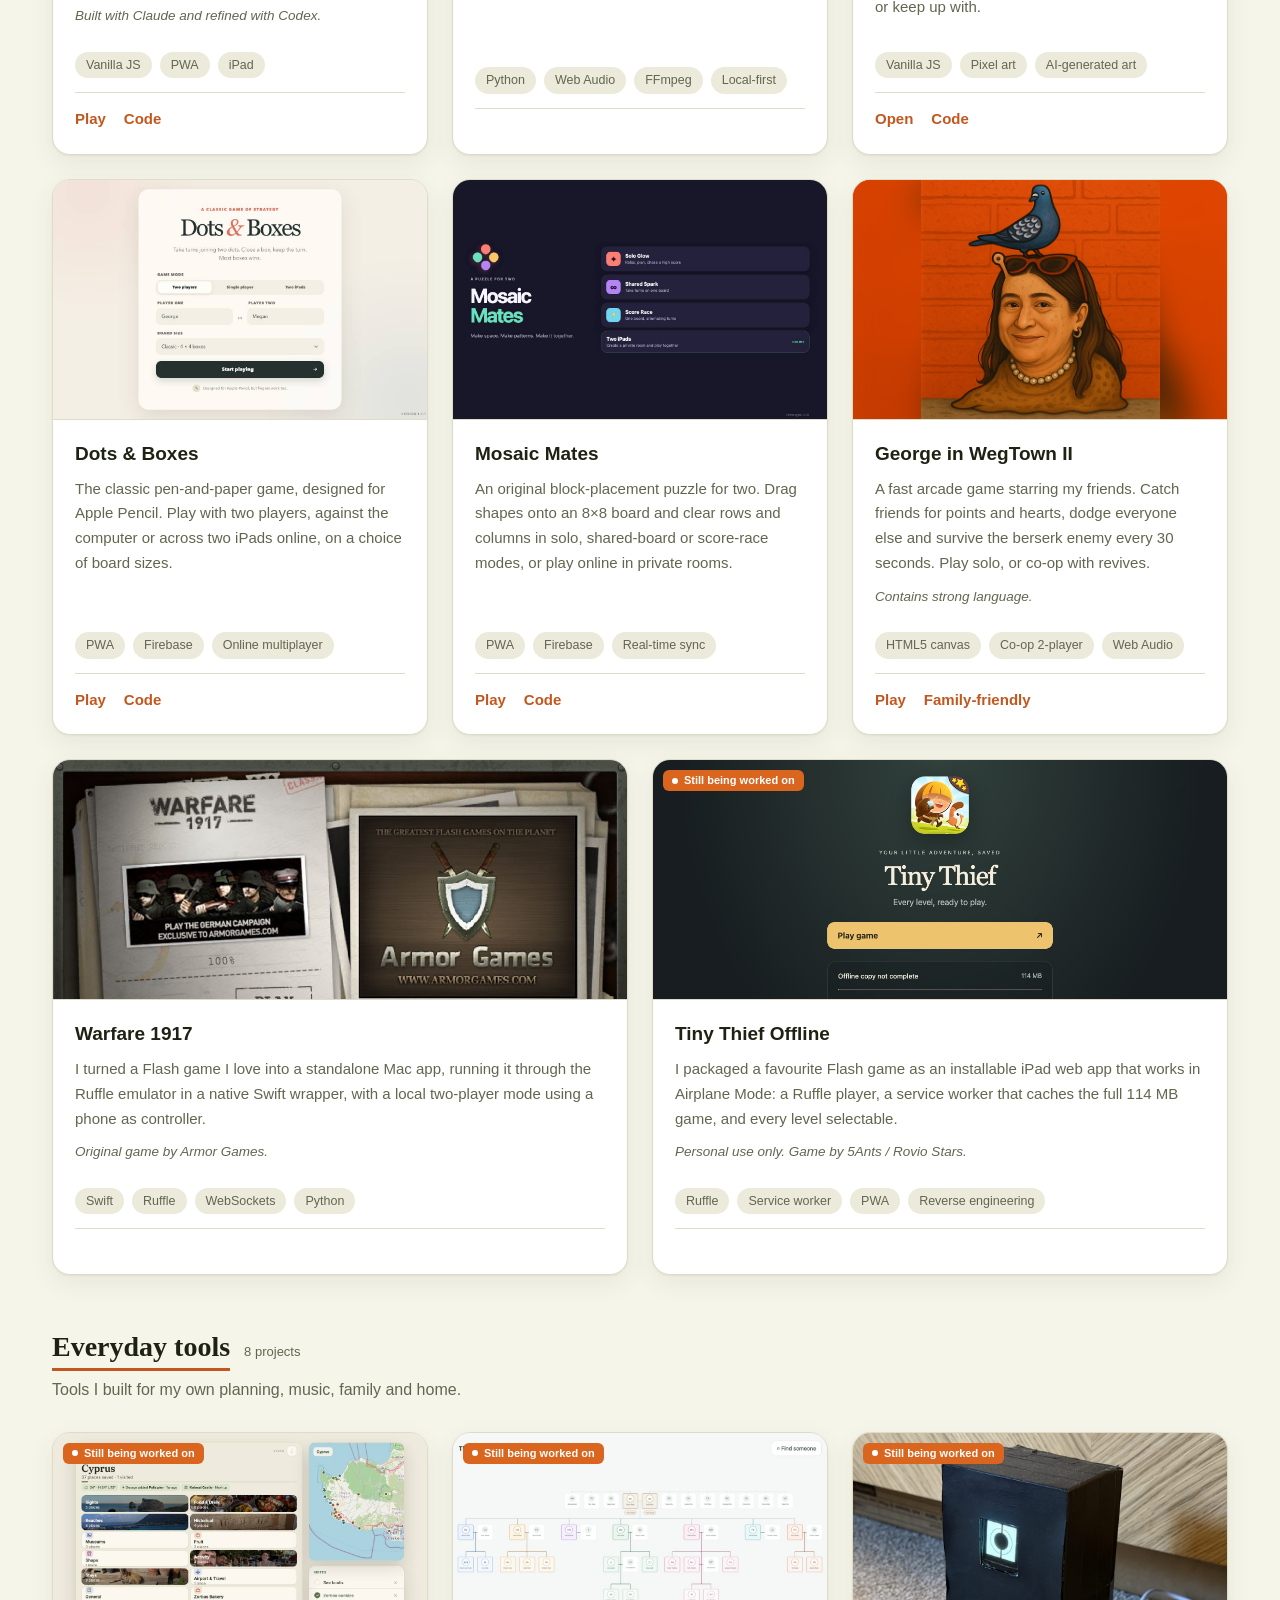
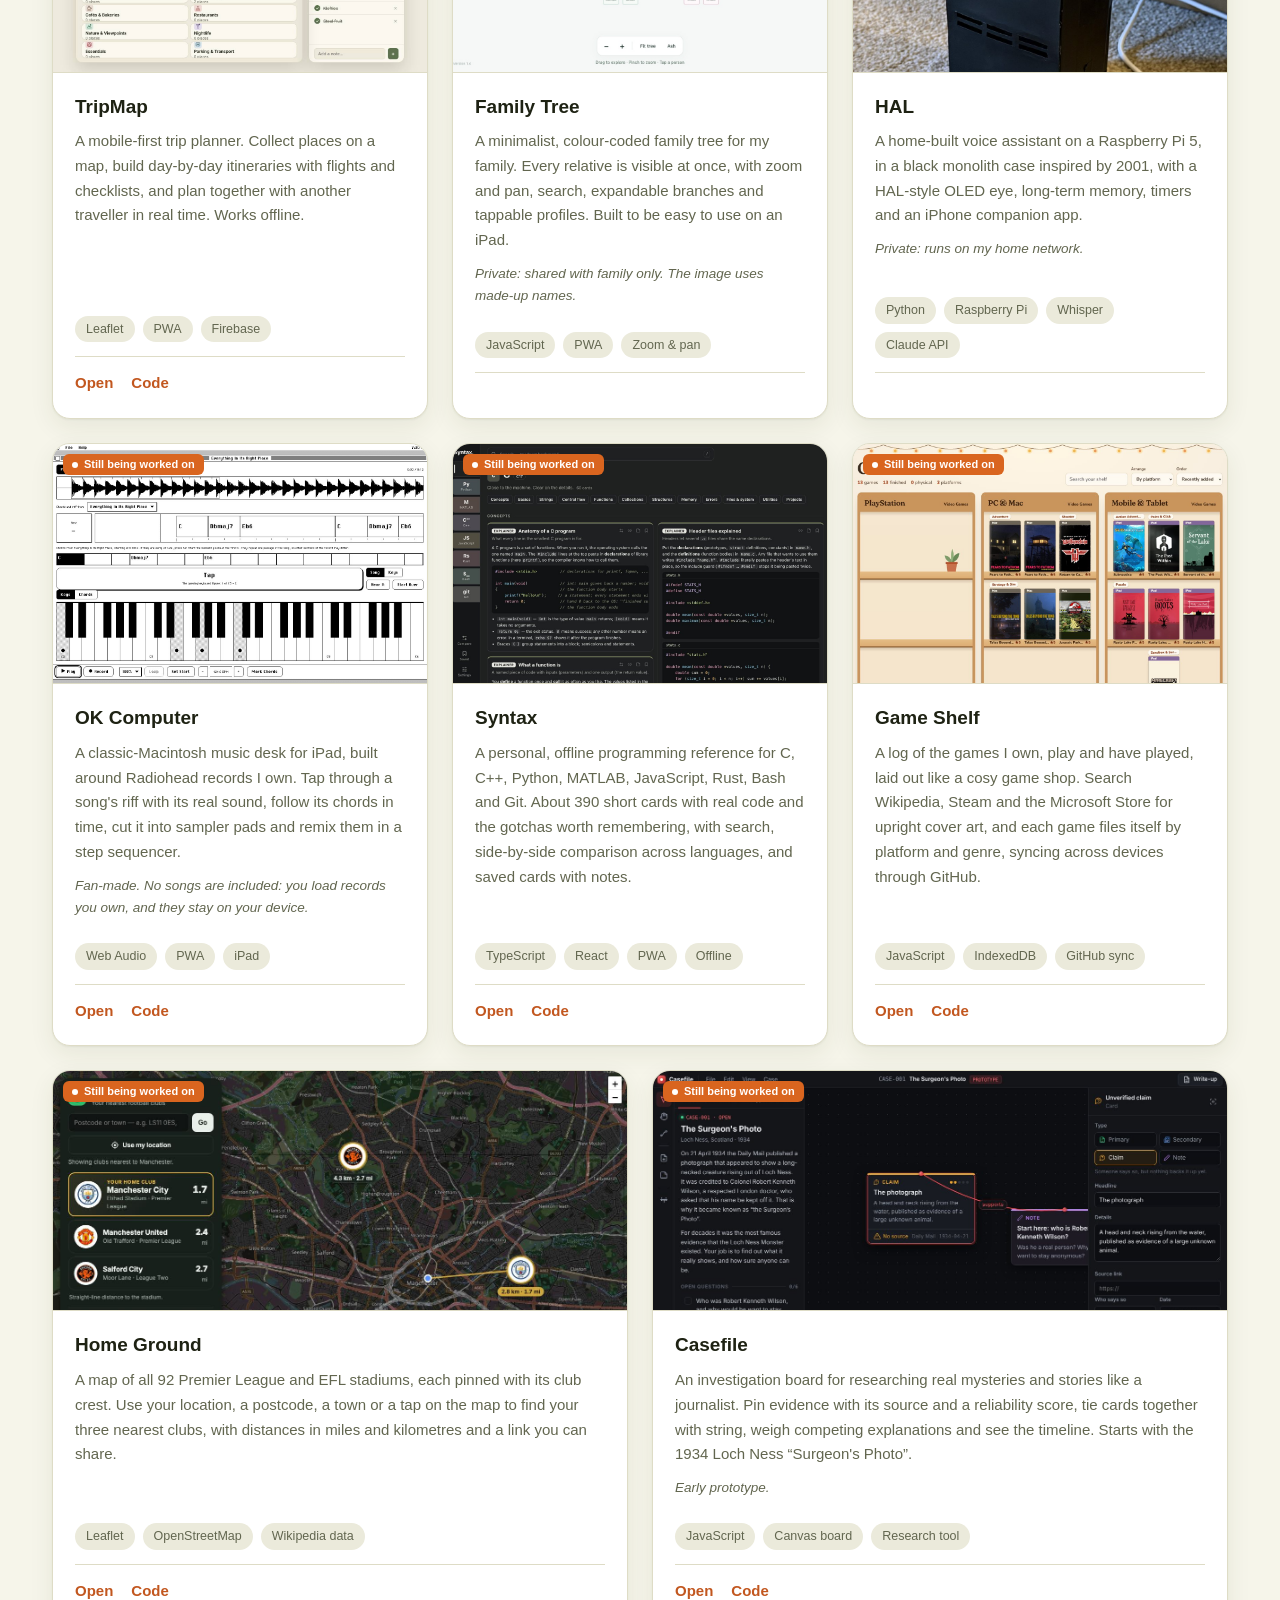
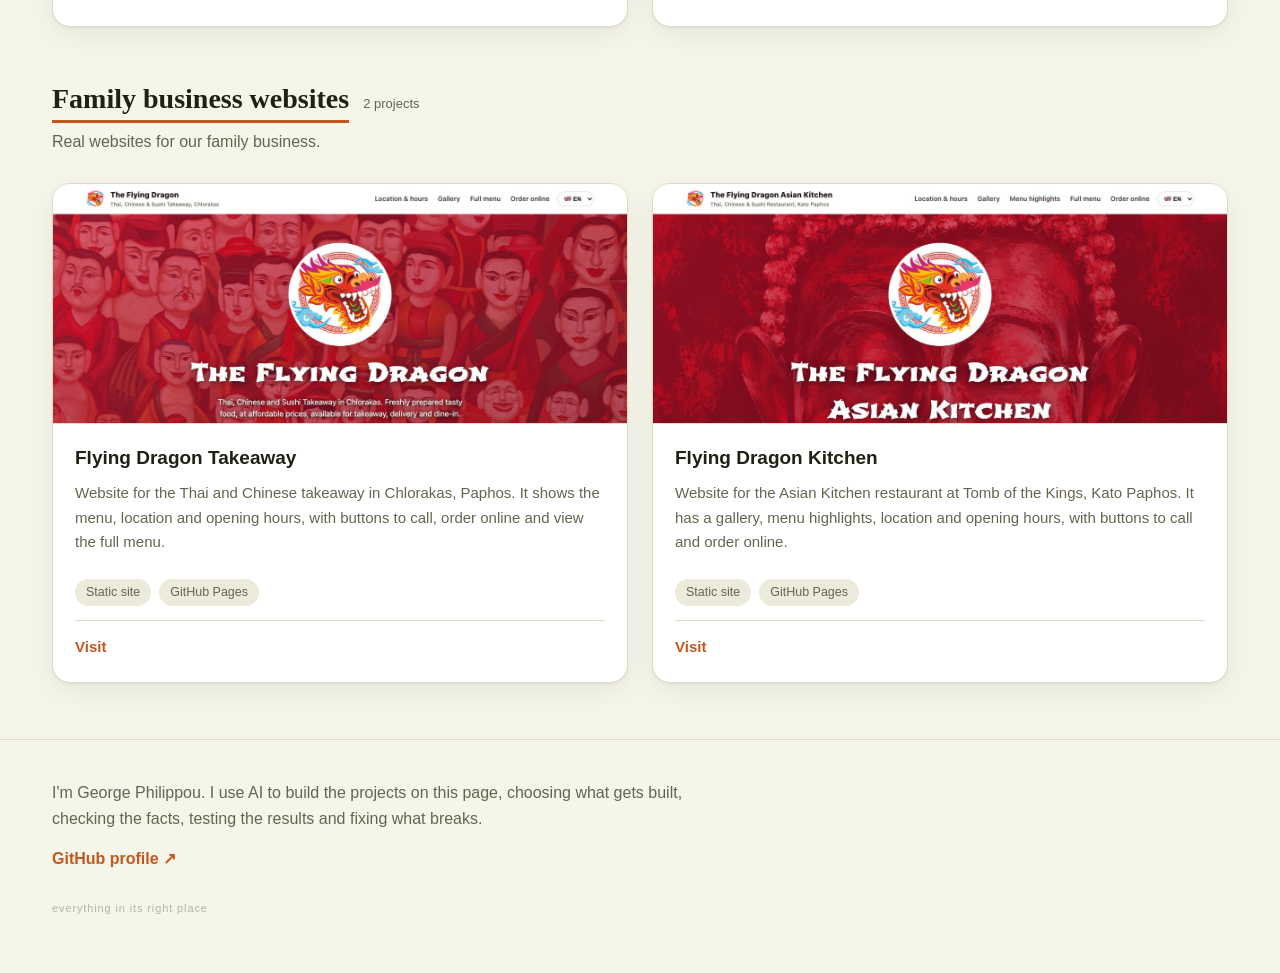
==== commit 4dba0bde: "Add A-Sync Research Terminal to the portfolio" ====
--- a/index.html
+++ b/index.html
@@ -156,7 +156,7 @@
 <dialog id="hal" class="pop"><button class="x" aria-label="Close" data-close>×</button><div class="halbody"><div class="eye"></div><h3>I'm sorry, Dave. I'm afraid I can't do that.</h3><p>(You found the HAL easter egg.)</p></div></dialog>
 <div class="toast" id="toast" role="status"></div>
 <script>
-const ITEMS=[{"cat": "learn", "catName": "Learning & reference", "title": "Hellenika", "img": "img/hellenika.jpg", "alt": "Hellenika home page", "desc": "An interactive atlas of the Greek world from 7000 BC to the fall of Constantinople in AD 1453. 800+ connected entities on a timeline and map, with every claim tagged by its evidence and how confident we can be.", "tags": ["Vanilla JS", "PWA", "Canvas maps"], "note": "", "links": [["https://georgephilippou.github.io/Hellenika/", "Open"], ["https://github.com/GeorgePhilippou/Hellenika", "Code"]], "short": "Hellenika", "wip": true}, {"cat": "learn", "catName": "Learning & reference", "title": "Dinosauria", "img": "img/dinosauria.jpg", "alt": "Dinosauria home page", "desc": "An open scientific wiki of 328 dinosaur and early-bird profiles, built on the Natural History Museum's Dino Directory, the Paleobiology Database and published research.", "tags": ["JavaScript", "Open data", "Scientific review"], "note": "", "links": [["https://georgephilippou.github.io/Dinosauria/", "Open"], ["https://github.com/GeorgePhilippou/Dinosauria", "Code"]], "short": "Dinosauria", "wip": true}, {"cat": "learn", "catName": "Learning & reference", "title": "Human Evolution Booklet", "img": "img/booklet.jpg", "alt": "Cover and first page of the Human Evolution Booklet", "desc": "A 64-page illustrated booklet on the evidence for human evolution, made with a Python pipeline and an automatic layout checker. Every new fact is verified against DOIs.", "tags": ["Python", "Typesetting", "Custom figures"], "note": "Draft.", "links": [["https://georgephilippou.github.io/booklet-pdf/Human-Evolution-Booklet.pdf", "Read"], ["https://georgephilippou.github.io/booklet-pdf/Human-Evolution-Booklet.pdf#dl", "Download"]], "short": "Human Evolution Booklet", "id": "booklet", "wip": true}, {"cat": "learn", "catName": "Learning & reference", "title": "Signals & Systems Lab", "img": "img/signals.jpg", "alt": "Signals Lab home page", "desc": "A local-first teaching tool that links the maths, plots and physical intuition for signals and systems, with curated explanations and an accessible data table behind every plot.", "tags": ["TypeScript", "Education", "Accessibility"], "note": "", "links": [], "short": "Signals Lab", "wip": true}, {"cat": "learn", "catName": "Learning & reference", "title": "Science You Can See", "img": "img/theoria.jpg", "alt": "Science You Can See home page", "desc": "Interactive, scientifically accurate visual models of the ideas that shape physics. Six concepts so far, from curved spacetime and moving clocks to light, optics, quantum waves and entropy, each with a plain-language guided tour.", "tags": ["Three.js", "Physics", "Works on iPad"], "note": "", "links": [["https://georgephilippou.github.io/theoria/", "Open"], ["https://github.com/GeorgePhilippou/theoria", "Code"]], "short": "Science You Can See", "wip": true}, {"cat": "learn", "catName": "Learning & reference", "title": "Inside Ancient Egypt", "img": "img/pyramids.jpg", "alt": "Inside Ancient Egypt: a see-through Great Pyramid showing its passages and chambers", "desc": "See-through 3D models of Egypt's pyramids, the Great Sphinx and the tombs of the Valley of the Kings, with every passage and chamber at true scale. Walk inside, take guided tours, read the walls, and explore a timeline and satellite map.", "tags": ["Three.js", "Archaeology", "Leaflet"], "note": "", "links": [["https://georgephilippou.github.io/inside-the-pyramids/", "Open"], ["https://github.com/GeorgePhilippou/inside-the-pyramids", "Code"]], "short": "Inside Ancient Egypt", "wip": true}, {"cat": "learn", "catName": "Learning & reference", "title": "KypriGo", "img": "img/kypros.jpg", "alt": "KypriGo home page with a photo of the Tombs of the Kings", "desc": "An interactive atlas of Cyprus on a 3D terrain map, with separate maps for history, wine and nature, and day trips planned with road routing. Check in at places to fill a passport of stamps and trophies, and compare with friends.", "tags": ["MapLibre GL", "3D terrain", "OpenStreetMap"], "note": "", "links": [["https://georgephilippou.github.io/kypros-atlas/", "Open"], ["https://github.com/GeorgePhilippou/kypros-atlas", "Code"]], "short": "KypriGo", "wip": true}, {"cat": "learn", "catName": "Learning & reference", "title": "Slipstream", "img": "img/slipstream.jpg", "alt": "Slipstream: a Cessna 172 in flight with live lift, stall and wing cross-section readouts", "desc": "Fly a Cessna 172, Spitfire, Boeing 737 or Airbus A320 in 3D and watch the air flow over it. Live physics for lift, stall, wingtip vortices and icing, plus a wind tunnel, snow and frost on the ground, and a live simulation of the wing section.", "tags": ["Three.js", "Flight physics", "Aerodynamics"], "note": "", "links": [["https://georgephilippou.github.io/slipstream-lab/", "Open"], ["https://github.com/GeorgePhilippou/slipstream-lab", "Code"]], "short": "Slipstream", "wip": true}, {"cat": "apps", "catName": "Everyday tools", "title": "TripMap", "img": "img/tripmap.jpg", "alt": "TripMap", "desc": "A mobile-first trip planner. Collect places on a map, build day-by-day itineraries with flights and checklists, and plan together with another traveller in real time. Works offline.", "tags": ["Leaflet", "PWA", "Firebase"], "note": "", "links": [["https://georgephilippou.github.io/TripMap/", "Open"], ["https://github.com/GeorgePhilippou/TripMap", "Code"]], "short": "TripMap", "wip": true}, {"cat": "apps", "catName": "Everyday tools", "title": "Family Tree", "img": "img/familytree.jpg", "alt": "Family Tree app with a colour-coded tree of made-up names", "desc": "A minimalist, colour-coded family tree for my family. Every relative is visible at once, with zoom and pan, search, expandable branches and tappable profiles. Built to be easy to use on an iPad.", "tags": ["JavaScript", "PWA", "Zoom & pan"], "note": "Private: shared with family only. The image uses made-up names.", "links": [], "short": "Family Tree", "wip": true}, {"cat": "apps", "catName": "Everyday tools", "title": "HAL", "img": "img/hal.jpg", "alt": "HAL: a black monolith-style box with a glowing OLED eye and speaker vents", "desc": "A home-built voice assistant on a Raspberry Pi 5, in a black monolith case inspired by 2001, with a HAL-style OLED eye, long-term memory, timers and an iPhone companion app.", "tags": ["Python", "Raspberry Pi", "Whisper", "Claude API"], "note": "Private: runs on my home network.", "links": [], "short": "HAL", "wip": true}, {"cat": "apps", "catName": "Everyday tools", "title": "OK Computer", "img": "img/okcomputer.jpg", "alt": "OK Computer: a one-bit classic Mac window with a song's waveform, scrolling chords, a riff Tap pad and a keyboard", "desc": "A classic-Macintosh music desk for iPad, built around Radiohead records I own. Tap through a song's riff with its real sound, follow its chords in time, cut it into sampler pads and remix them in a step sequencer.", "tags": ["Web Audio", "PWA", "iPad"], "note": "Fan-made. No songs are included: you load records you own, and they stay on your device.", "links": [["https://georgephilippou.github.io/undertow-studio/", "Open"], ["https://github.com/GeorgePhilippou/undertow-studio", "Code"]], "short": "OK Computer", "wip": true}, {"cat": "apps", "catName": "Everyday tools", "title": "Syntax", "img": "img/syntax.jpg", "alt": "Syntax showing C reference cards", "desc": "A personal, offline programming reference for C, C++, Python, MATLAB, JavaScript, Rust, Bash and Git. About 390 short cards with real code and the gotchas worth remembering, with search, side-by-side comparison across languages, and saved cards with notes.", "tags": ["TypeScript", "React", "PWA", "Offline"], "note": "", "links": [["https://georgephilippou.github.io/syntax/", "Open"], ["https://github.com/GeorgePhilippou/syntax", "Code"]], "short": "Syntax", "wip": true}, {"cat": "apps", "catName": "Everyday tools", "title": "Game Shelf", "img": "img/gameshelf.jpg", "alt": "Game Shelf: game cases on cosy oak bookcases, one per platform", "desc": "A log of the games I own, play and have played, laid out like a cosy game shop. Search Wikipedia, Steam and the Microsoft Store for upright cover art, and each game files itself by platform and genre, syncing across devices through GitHub.", "tags": ["JavaScript", "IndexedDB", "GitHub sync"], "note": "", "links": [["https://georgephilippou.github.io/game-shelf/", "Open"], ["https://github.com/GeorgePhilippou/game-shelf", "Code"]], "short": "Game Shelf", "wip": true}, {"cat": "apps", "catName": "Everyday tools", "title": "Home Ground", "img": "img/homeground.jpg", "alt": "Home Ground: a map of Manchester with club crests on Manchester City, Manchester United and Salford City's stadiums, and their distances", "desc": "A map of all 92 Premier League and EFL stadiums, each pinned with its club crest. Use your location, a postcode, a town or a tap on the map to find your three nearest clubs, with distances in miles and kilometres and a link you can share.", "tags": ["Leaflet", "OpenStreetMap", "Wikipedia data"], "note": "", "links": [["https://georgephilippou.github.io/home-ground/", "Open"], ["https://github.com/GeorgePhilippou/home-ground", "Code"]], "short": "Home Ground", "wip": true}, {"cat": "apps", "catName": "Everyday tools", "title": "Casefile", "img": "img/casefile.jpg", "alt": "Casefile: an investigation board with evidence cards joined by red string, a case brief and an inspector panel", "desc": "An investigation board for researching real mysteries and stories like a journalist. Pin evidence with its source and a reliability score, tie cards together with string, weigh competing explanations and see the timeline. Starts with the 1934 Loch Ness \u201cSurgeon's Photo\u201d.", "tags": ["JavaScript", "Canvas board", "Research tool"], "note": "Early prototype.", "links": [["casefile/", "Open"], ["https://github.com/GeorgePhilippou/Portfolio/tree/main/casefile", "Code"]], "short": "Casefile", "wip": true}, {"cat": "games", "catName": "Games", "title": "Project Croydon", "img": "img/croydon.jpg", "alt": "Project Croydon: the living room of Flat 5 in the game", "feature": true, "desc": "A playable point-and-click walkthrough of Flat 5, with an object hunt against the clock. Explore eight places, inspect furniture up close and find 13 hidden props, with a journal, saved progress and quiet room sound. Built to play on an iPad or a computer.", "tags": ["JavaScript", "AI-generated art", "iPad web app"], "note": "Early prototype.", "links": [["https://georgephilippou.github.io/project-croydon-play/", "Play"]], "short": "Project Croydon", "wip": true}, {"cat": "games", "catName": "Games", "title": "Ironwake", "img": "img/ironwake.jpg", "alt": "Ironwake in night mode showing the targeting grid and both fleets\u2019 status", "desc": "A Battleship-style naval strategy game designed for iPad. Hunt the enemy fleet on a sonar grid against the computer or share one device in pass-and-play. Choose classic turns or let a hit earn another shot.", "tags": ["Vanilla JS", "PWA", "iPad"], "note": "Built with Claude and refined with Codex.", "links": [["https://georgephilippou.github.io/ironwake/", "Play"], ["https://github.com/GeorgePhilippou/ironwake", "Code"]], "short": "Ironwake", "wip": false}, {"cat": "games", "catName": "Games", "title": "Out of Character", "img": "img/outofcharacter.jpg", "alt": "Out of Character home screen: Great films. Questionable performances.", "desc": "A two-player dubbing game for the Mac. Pick a film scene, assign characters, record your own lines over the silent clip, then watch and save the finished dub as an MP4. Everything runs locally.", "tags": ["Python", "Web Audio", "FFmpeg", "Local-first"], "note": "Runs on my Mac only. Film clips are not included.", "links": [], "short": "Out of Character", "wip": true}, {"cat": "games", "catName": "Games", "title": "Pocket Garden", "img": "img/pocketgarden.jpg", "alt": "Pocket Garden: a pixel-art windowsill shelf of houseplants at dusk, with a moth resting by a lit LEGO temple", "desc": "A quiet pixel-art version of my own plant shelf. Moths, bees, wasps, ladybugs and caterpillars drop by depending on the time of day, settle on the plants and leave again, and an optional journal notes who visited. Nothing to water, score or keep up with.", "tags": ["Vanilla JS", "Pixel art", "AI-generated art"], "note": "", "links": [["https://georgephilippou.github.io/pocket-garden/", "Open"], ["https://github.com/GeorgePhilippou/pocket-garden", "Code"]], "short": "Pocket Garden", "wip": true}, {"cat": "games", "catName": "Games", "title": "Dots & Boxes", "img": "img/dots.jpg", "alt": "Dots and Boxes start screen", "desc": "The classic pen-and-paper game, designed for Apple Pencil. Play with two players, against the computer or across two iPads online, on a choice of board sizes.", "tags": ["PWA", "Firebase", "Online multiplayer"], "note": "", "links": [["https://georgephilippou.github.io/dots-and-boxes/", "Play"], ["https://github.com/GeorgePhilippou/dots-and-boxes", "Code"]], "short": "Dots & Boxes", "wip": false}, {"cat": "games", "catName": "Games", "title": "Mosaic Mates", "img": "img/mosaic.jpg", "alt": "Mosaic Mates menu", "desc": "An original block-placement puzzle for two. Drag shapes onto an 8×8 board and clear rows and columns in solo, shared-board or score-race modes, or play online in private rooms.", "tags": ["PWA", "Firebase", "Real-time sync"], "note": "", "links": [["https://georgephilippou.github.io/mosaic-mates/", "Play"], ["https://github.com/GeorgePhilippou/mosaic-mates", "Code"]], "short": "Mosaic Mates", "wip": false}, {"cat": "games", "catName": "Games", "title": "George in WegTown II", "img": "img/wegtown-icon.jpg", "alt": "George in WegTown II app icon: an illustrated friend with a pigeon on her head", "desc": "A fast arcade game starring my friends. Catch friends for points and hearts, dodge everyone else and survive the berserk enemy every 30 seconds. Play solo, or co-op with revives.", "tags": ["HTML5 canvas", "Co-op 2-player", "Web Audio"], "note": "Contains strong language.", "links": [["games/wegtown-original/", "Play"], ["games/wegtown/", "Family-friendly"]], "short": "George in WegTown II", "wip": false, "icon": true}, {"cat": "games", "catName": "Games", "title": "Warfare 1917", "img": "img/warfare.jpg", "alt": "Warfare 1917 title screen running in the standalone app", "desc": "I turned a Flash game I love into a standalone Mac app, running it through the Ruffle emulator in a native Swift wrapper, with a local two-player mode using a phone as controller.", "tags": ["Swift", "Ruffle", "WebSockets", "Python"], "note": "Original game by Armor Games.", "links": [], "short": "Warfare 1917", "wip": false}, {"cat": "games", "catName": "Games", "title": "Tiny Thief Offline", "img": "img/tinythief.jpg", "alt": "Tiny Thief Offline landing page with a Play game button and offline download", "desc": "I packaged a favourite Flash game as an installable iPad web app that works in Airplane Mode: a Ruffle player, a service worker that caches the full 114 MB game, and every level selectable.", "tags": ["Ruffle", "Service worker", "PWA", "Reverse engineering"], "note": "Personal use only. Game by 5Ants / Rovio Stars.", "links": [], "short": "Tiny Thief Offline", "wip": true}, {"cat": "business", "catName": "Family business websites", "title": "Flying Dragon Takeaway", "img": "img/fd-emba.jpg", "alt": "The Flying Dragon Thai and Chinese Takeaway", "desc": "Website for the Thai and Chinese takeaway in Chlorakas, Paphos. It shows the menu, location and opening hours, with buttons to call, order online and view the full menu.", "tags": ["Static site", "GitHub Pages"], "note": "", "links": [["https://theflyingdragonpaphos.github.io/FlyingDragonEmba/", "Visit"]], "short": "Flying Dragon · Takeaway", "wip": false}, {"cat": "business", "catName": "Family business websites", "title": "Flying Dragon Kitchen", "img": "img/fd-tomb.jpg", "alt": "The Flying Dragon Asian Kitchen", "desc": "Website for the Asian Kitchen restaurant at Tomb of the Kings, Kato Paphos. It has a gallery, menu highlights, location and opening hours, with buttons to call and order online.", "tags": ["Static site", "GitHub Pages"], "note": "", "links": [["https://theflyingdragonpaphos.github.io/flyingdragontombofkings/", "Visit"]], "short": "Flying Dragon · Asian Kitchen", "wip": false}];
+const ITEMS=[{"cat": "learn", "catName": "Learning & reference", "title": "A-Sync Research Terminal", "img": "img/async-research-terminal.jpg", "alt": "Yellow office corridor from Kane Pixels\u2019 First Contact", "desc": "A fan archive for Kane Pixels\u2019 Backrooms web series, styled as a Project KV31 research workstation. Compare source frames, trace sightings and assemble clues on a case board.", "tags": ["Vanilla JS", "Visual evidence", "Interactive timeline"], "note": "Series and source imagery by Kane Parsons.", "links": [["async-research-terminal/", "Open"], ["https://github.com/GeorgePhilippou/Portfolio/tree/main/async-research-terminal", "Code"]], "short": "A-Sync Research Terminal", "id": "async-research-terminal", "wip": true}, {"cat": "learn", "catName": "Learning & reference", "title": "Hellenika", "img": "img/hellenika.jpg", "alt": "Hellenika home page", "desc": "An interactive atlas of the Greek world from 7000 BC to the fall of Constantinople in AD 1453. 800+ connected entities on a timeline and map, with every claim tagged by its evidence and how confident we can be.", "tags": ["Vanilla JS", "PWA", "Canvas maps"], "note": "", "links": [["https://georgephilippou.github.io/Hellenika/", "Open"], ["https://github.com/GeorgePhilippou/Hellenika", "Code"]], "short": "Hellenika", "wip": true}, {"cat": "learn", "catName": "Learning & reference", "title": "Dinosauria", "img": "img/dinosauria.jpg", "alt": "Dinosauria home page", "desc": "An open scientific wiki of 328 dinosaur and early-bird profiles, built on the Natural History Museum's Dino Directory, the Paleobiology Database and published research.", "tags": ["JavaScript", "Open data", "Scientific review"], "note": "", "links": [["https://georgephilippou.github.io/Dinosauria/", "Open"], ["https://github.com/GeorgePhilippou/Dinosauria", "Code"]], "short": "Dinosauria", "wip": true}, {"cat": "learn", "catName": "Learning & reference", "title": "Human Evolution Booklet", "img": "img/booklet.jpg", "alt": "Cover and first page of the Human Evolution Booklet", "desc": "A 64-page illustrated booklet on the evidence for human evolution, made with a Python pipeline and an automatic layout checker. Every new fact is verified against DOIs.", "tags": ["Python", "Typesetting", "Custom figures"], "note": "Draft.", "links": [["https://georgephilippou.github.io/booklet-pdf/Human-Evolution-Booklet.pdf", "Read"], ["https://georgephilippou.github.io/booklet-pdf/Human-Evolution-Booklet.pdf#dl", "Download"]], "short": "Human Evolution Booklet", "id": "booklet", "wip": true}, {"cat": "learn", "catName": "Learning & reference", "title": "Signals & Systems Lab", "img": "img/signals.jpg", "alt": "Signals Lab home page", "desc": "A local-first teaching tool that links the maths, plots and physical intuition for signals and systems, with curated explanations and an accessible data table behind every plot.", "tags": ["TypeScript", "Education", "Accessibility"], "note": "", "links": [], "short": "Signals Lab", "wip": true}, {"cat": "learn", "catName": "Learning & reference", "title": "Science You Can See", "img": "img/theoria.jpg", "alt": "Science You Can See home page", "desc": "Interactive, scientifically accurate visual models of the ideas that shape physics. Six concepts so far, from curved spacetime and moving clocks to light, optics, quantum waves and entropy, each with a plain-language guided tour.", "tags": ["Three.js", "Physics", "Works on iPad"], "note": "", "links": [["https://georgephilippou.github.io/theoria/", "Open"], ["https://github.com/GeorgePhilippou/theoria", "Code"]], "short": "Science You Can See", "wip": true}, {"cat": "learn", "catName": "Learning & reference", "title": "Inside Ancient Egypt", "img": "img/pyramids.jpg", "alt": "Inside Ancient Egypt: a see-through Great Pyramid showing its passages and chambers", "desc": "See-through 3D models of Egypt's pyramids, the Great Sphinx and the tombs of the Valley of the Kings, with every passage and chamber at true scale. Walk inside, take guided tours, read the walls, and explore a timeline and satellite map.", "tags": ["Three.js", "Archaeology", "Leaflet"], "note": "", "links": [["https://georgephilippou.github.io/inside-the-pyramids/", "Open"], ["https://github.com/GeorgePhilippou/inside-the-pyramids", "Code"]], "short": "Inside Ancient Egypt", "wip": true}, {"cat": "learn", "catName": "Learning & reference", "title": "KypriGo", "img": "img/kypros.jpg", "alt": "KypriGo home page with a photo of the Tombs of the Kings", "desc": "An interactive atlas of Cyprus on a 3D terrain map, with separate maps for history, wine and nature, and day trips planned with road routing. Check in at places to fill a passport of stamps and trophies, and compare with friends.", "tags": ["MapLibre GL", "3D terrain", "OpenStreetMap"], "note": "", "links": [["https://georgephilippou.github.io/kypros-atlas/", "Open"], ["https://github.com/GeorgePhilippou/kypros-atlas", "Code"]], "short": "KypriGo", "wip": true}, {"cat": "learn", "catName": "Learning & reference", "title": "Slipstream", "img": "img/slipstream.jpg", "alt": "Slipstream: a Cessna 172 in flight with live lift, stall and wing cross-section readouts", "desc": "Fly a Cessna 172, Spitfire, Boeing 737 or Airbus A320 in 3D and watch the air flow over it. Live physics for lift, stall, wingtip vortices and icing, plus a wind tunnel, snow and frost on the ground, and a live simulation of the wing section.", "tags": ["Three.js", "Flight physics", "Aerodynamics"], "note": "", "links": [["https://georgephilippou.github.io/slipstream-lab/", "Open"], ["https://github.com/GeorgePhilippou/slipstream-lab", "Code"]], "short": "Slipstream", "wip": true}, {"cat": "apps", "catName": "Everyday tools", "title": "TripMap", "img": "img/tripmap.jpg", "alt": "TripMap", "desc": "A mobile-first trip planner. Collect places on a map, build day-by-day itineraries with flights and checklists, and plan together with another traveller in real time. Works offline.", "tags": ["Leaflet", "PWA", "Firebase"], "note": "", "links": [["https://georgephilippou.github.io/TripMap/", "Open"], ["https://github.com/GeorgePhilippou/TripMap", "Code"]], "short": "TripMap", "wip": true}, {"cat": "apps", "catName": "Everyday tools", "title": "Family Tree", "img": "img/familytree.jpg", "alt": "Family Tree app with a colour-coded tree of made-up names", "desc": "A minimalist, colour-coded family tree for my family. Every relative is visible at once, with zoom and pan, search, expandable branches and tappable profiles. Built to be easy to use on an iPad.", "tags": ["JavaScript", "PWA", "Zoom & pan"], "note": "Private: shared with family only. The image uses made-up names.", "links": [], "short": "Family Tree", "wip": true}, {"cat": "apps", "catName": "Everyday tools", "title": "HAL", "img": "img/hal.jpg", "alt": "HAL: a black monolith-style box with a glowing OLED eye and speaker vents", "desc": "A home-built voice assistant on a Raspberry Pi 5, in a black monolith case inspired by 2001, with a HAL-style OLED eye, long-term memory, timers and an iPhone companion app.", "tags": ["Python", "Raspberry Pi", "Whisper", "Claude API"], "note": "Private: runs on my home network.", "links": [], "short": "HAL", "wip": true}, {"cat": "apps", "catName": "Everyday tools", "title": "OK Computer", "img": "img/okcomputer.jpg", "alt": "OK Computer: a one-bit classic Mac window with a song's waveform, scrolling chords, a riff Tap pad and a keyboard", "desc": "A classic-Macintosh music desk for iPad, built around Radiohead records I own. Tap through a song's riff with its real sound, follow its chords in time, cut it into sampler pads and remix them in a step sequencer.", "tags": ["Web Audio", "PWA", "iPad"], "note": "Fan-made. No songs are included: you load records you own, and they stay on your device.", "links": [["https://georgephilippou.github.io/undertow-studio/", "Open"], ["https://github.com/GeorgePhilippou/undertow-studio", "Code"]], "short": "OK Computer", "wip": true}, {"cat": "apps", "catName": "Everyday tools", "title": "Syntax", "img": "img/syntax.jpg", "alt": "Syntax showing C reference cards", "desc": "A personal, offline programming reference for C, C++, Python, MATLAB, JavaScript, Rust, Bash and Git. About 390 short cards with real code and the gotchas worth remembering, with search, side-by-side comparison across languages, and saved cards with notes.", "tags": ["TypeScript", "React", "PWA", "Offline"], "note": "", "links": [["https://georgephilippou.github.io/syntax/", "Open"], ["https://github.com/GeorgePhilippou/syntax", "Code"]], "short": "Syntax", "wip": true}, {"cat": "apps", "catName": "Everyday tools", "title": "Game Shelf", "img": "img/gameshelf.jpg", "alt": "Game Shelf: game cases on cosy oak bookcases, one per platform", "desc": "A log of the games I own, play and have played, laid out like a cosy game shop. Search Wikipedia, Steam and the Microsoft Store for upright cover art, and each game files itself by platform and genre, syncing across devices through GitHub.", "tags": ["JavaScript", "IndexedDB", "GitHub sync"], "note": "", "links": [["https://georgephilippou.github.io/game-shelf/", "Open"], ["https://github.com/GeorgePhilippou/game-shelf", "Code"]], "short": "Game Shelf", "wip": true}, {"cat": "apps", "catName": "Everyday tools", "title": "Home Ground", "img": "img/homeground.jpg", "alt": "Home Ground: a map of Manchester with club crests on Manchester City, Manchester United and Salford City's stadiums, and their distances", "desc": "A map of all 92 Premier League and EFL stadiums, each pinned with its club crest. Use your location, a postcode, a town or a tap on the map to find your three nearest clubs, with distances in miles and kilometres and a link you can share.", "tags": ["Leaflet", "OpenStreetMap", "Wikipedia data"], "note": "", "links": [["https://georgephilippou.github.io/home-ground/", "Open"], ["https://github.com/GeorgePhilippou/home-ground", "Code"]], "short": "Home Ground", "wip": true}, {"cat": "apps", "catName": "Everyday tools", "title": "Casefile", "img": "img/casefile.jpg", "alt": "Casefile: an investigation board with evidence cards joined by red string, a case brief and an inspector panel", "desc": "An investigation board for researching real mysteries and stories like a journalist. Pin evidence with its source and a reliability score, tie cards together with string, weigh competing explanations and see the timeline. Starts with the 1934 Loch Ness \u201cSurgeon's Photo\u201d.", "tags": ["JavaScript", "Canvas board", "Research tool"], "note": "Early prototype.", "links": [["casefile/", "Open"], ["https://github.com/GeorgePhilippou/Portfolio/tree/main/casefile", "Code"]], "short": "Casefile", "wip": true}, {"cat": "games", "catName": "Games", "title": "Project Croydon", "img": "img/croydon.jpg", "alt": "Project Croydon: the living room of Flat 5 in the game", "feature": true, "desc": "A playable point-and-click walkthrough of Flat 5, with an object hunt against the clock. Explore eight places, inspect furniture up close and find 13 hidden props, with a journal, saved progress and quiet room sound. Built to play on an iPad or a computer.", "tags": ["JavaScript", "AI-generated art", "iPad web app"], "note": "Early prototype.", "links": [["https://georgephilippou.github.io/project-croydon-play/", "Play"]], "short": "Project Croydon", "wip": true}, {"cat": "games", "catName": "Games", "title": "Ironwake", "img": "img/ironwake.jpg", "alt": "Ironwake in night mode showing the targeting grid and both fleets\u2019 status", "desc": "A Battleship-style naval strategy game designed for iPad. Hunt the enemy fleet on a sonar grid against the computer or share one device in pass-and-play. Choose classic turns or let a hit earn another shot.", "tags": ["Vanilla JS", "PWA", "iPad"], "note": "Built with Claude and refined with Codex.", "links": [["https://georgephilippou.github.io/ironwake/", "Play"], ["https://github.com/GeorgePhilippou/ironwake", "Code"]], "short": "Ironwake", "wip": false}, {"cat": "games", "catName": "Games", "title": "Out of Character", "img": "img/outofcharacter.jpg", "alt": "Out of Character home screen: Great films. Questionable performances.", "desc": "A two-player dubbing game for the Mac. Pick a film scene, assign characters, record your own lines over the silent clip, then watch and save the finished dub as an MP4. Everything runs locally.", "tags": ["Python", "Web Audio", "FFmpeg", "Local-first"], "note": "Runs on my Mac only. Film clips are not included.", "links": [], "short": "Out of Character", "wip": true}, {"cat": "games", "catName": "Games", "title": "Pocket Garden", "img": "img/pocketgarden.jpg", "alt": "Pocket Garden: a pixel-art windowsill shelf of houseplants at dusk, with a moth resting by a lit LEGO temple", "desc": "A quiet pixel-art version of my own plant shelf. Moths, bees, wasps, ladybugs and caterpillars drop by depending on the time of day, settle on the plants and leave again, and an optional journal notes who visited. Nothing to water, score or keep up with.", "tags": ["Vanilla JS", "Pixel art", "AI-generated art"], "note": "", "links": [["https://georgephilippou.github.io/pocket-garden/", "Open"], ["https://github.com/GeorgePhilippou/pocket-garden", "Code"]], "short": "Pocket Garden", "wip": true}, {"cat": "games", "catName": "Games", "title": "Dots & Boxes", "img": "img/dots.jpg", "alt": "Dots and Boxes start screen", "desc": "The classic pen-and-paper game, designed for Apple Pencil. Play with two players, against the computer or across two iPads online, on a choice of board sizes.", "tags": ["PWA", "Firebase", "Online multiplayer"], "note": "", "links": [["https://georgephilippou.github.io/dots-and-boxes/", "Play"], ["https://github.com/GeorgePhilippou/dots-and-boxes", "Code"]], "short": "Dots & Boxes", "wip": false}, {"cat": "games", "catName": "Games", "title": "Mosaic Mates", "img": "img/mosaic.jpg", "alt": "Mosaic Mates menu", "desc": "An original block-placement puzzle for two. Drag shapes onto an 8×8 board and clear rows and columns in solo, shared-board or score-race modes, or play online in private rooms.", "tags": ["PWA", "Firebase", "Real-time sync"], "note": "", "links": [["https://georgephilippou.github.io/mosaic-mates/", "Play"], ["https://github.com/GeorgePhilippou/mosaic-mates", "Code"]], "short": "Mosaic Mates", "wip": false}, {"cat": "games", "catName": "Games", "title": "George in WegTown II", "img": "img/wegtown-icon.jpg", "alt": "George in WegTown II app icon: an illustrated friend with a pigeon on her head", "desc": "A fast arcade game starring my friends. Catch friends for points and hearts, dodge everyone else and survive the berserk enemy every 30 seconds. Play solo, or co-op with revives.", "tags": ["HTML5 canvas", "Co-op 2-player", "Web Audio"], "note": "Contains strong language.", "links": [["games/wegtown-original/", "Play"], ["games/wegtown/", "Family-friendly"]], "short": "George in WegTown II", "wip": false, "icon": true}, {"cat": "games", "catName": "Games", "title": "Warfare 1917", "img": "img/warfare.jpg", "alt": "Warfare 1917 title screen running in the standalone app", "desc": "I turned a Flash game I love into a standalone Mac app, running it through the Ruffle emulator in a native Swift wrapper, with a local two-player mode using a phone as controller.", "tags": ["Swift", "Ruffle", "WebSockets", "Python"], "note": "Original game by Armor Games.", "links": [], "short": "Warfare 1917", "wip": false}, {"cat": "games", "catName": "Games", "title": "Tiny Thief Offline", "img": "img/tinythief.jpg", "alt": "Tiny Thief Offline landing page with a Play game button and offline download", "desc": "I packaged a favourite Flash game as an installable iPad web app that works in Airplane Mode: a Ruffle player, a service worker that caches the full 114 MB game, and every level selectable.", "tags": ["Ruffle", "Service worker", "PWA", "Reverse engineering"], "note": "Personal use only. Game by 5Ants / Rovio Stars.", "links": [], "short": "Tiny Thief Offline", "wip": true}, {"cat": "business", "catName": "Family business websites", "title": "Flying Dragon Takeaway", "img": "img/fd-emba.jpg", "alt": "The Flying Dragon Thai and Chinese Takeaway", "desc": "Website for the Thai and Chinese takeaway in Chlorakas, Paphos. It shows the menu, location and opening hours, with buttons to call, order online and view the full menu.", "tags": ["Static site", "GitHub Pages"], "note": "", "links": [["https://theflyingdragonpaphos.github.io/FlyingDragonEmba/", "Visit"]], "short": "Flying Dragon · Takeaway", "wip": false}, {"cat": "business", "catName": "Family business websites", "title": "Flying Dragon Kitchen", "img": "img/fd-tomb.jpg", "alt": "The Flying Dragon Asian Kitchen", "desc": "Website for the Asian Kitchen restaurant at Tomb of the Kings, Kato Paphos. It has a gallery, menu highlights, location and opening hours, with buttons to call and order online.", "tags": ["Static site", "GitHub Pages"], "note": "", "links": [["https://theflyingdragonpaphos.github.io/flyingdragontombofkings/", "Visit"]], "short": "Flying Dragon · Asian Kitchen", "wip": false}];
 const SECTIONS=[
  ["learn","Learning & reference","Carefully sourced material on the ancient world, deep time and engineering."],
  ["games","Games","Arcade, puzzle, strategy and exploration games, from browser classics to a Mac app."],
@@ -232,5 +232,6 @@
  [...secs,document.getElementById("about")].forEach(s=>s&&nav.observe(s));
 })();
 </script>
+<script src="app-update.js" defer></script>
 </body>
 </html>
